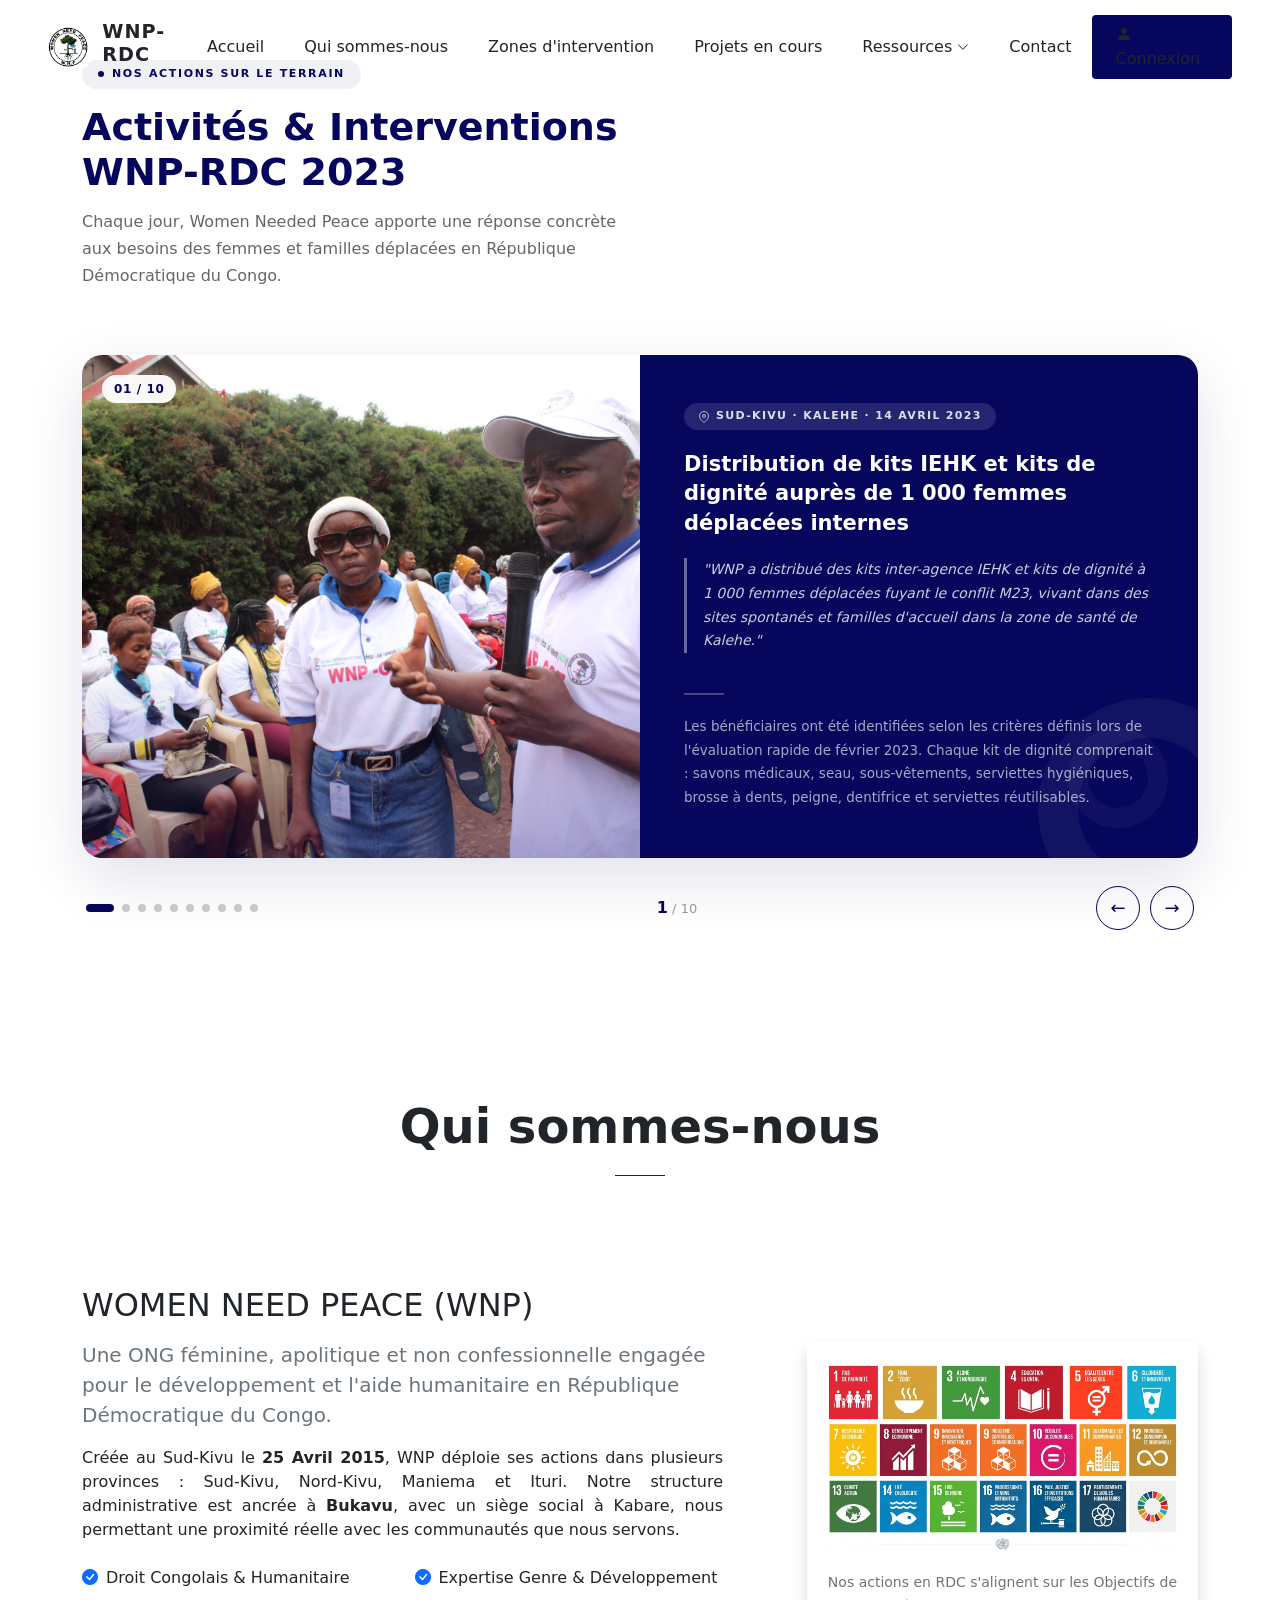
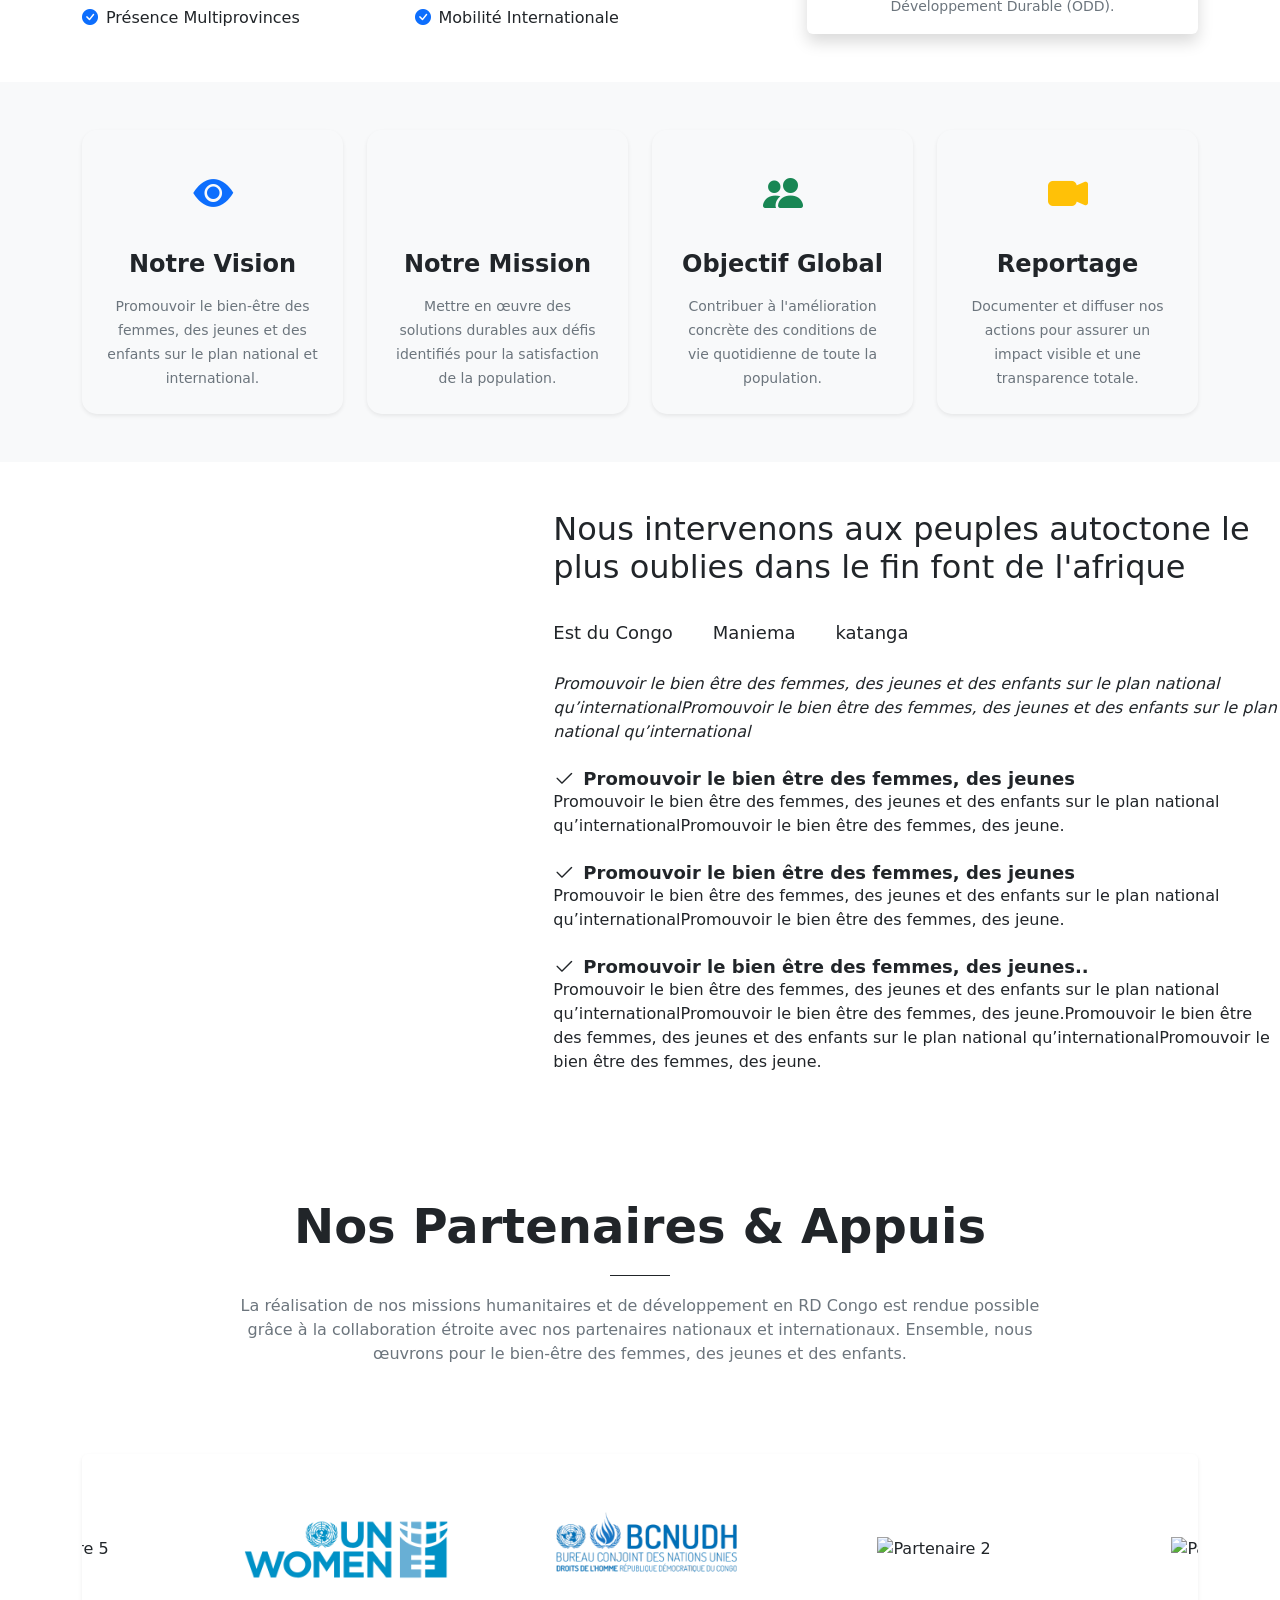
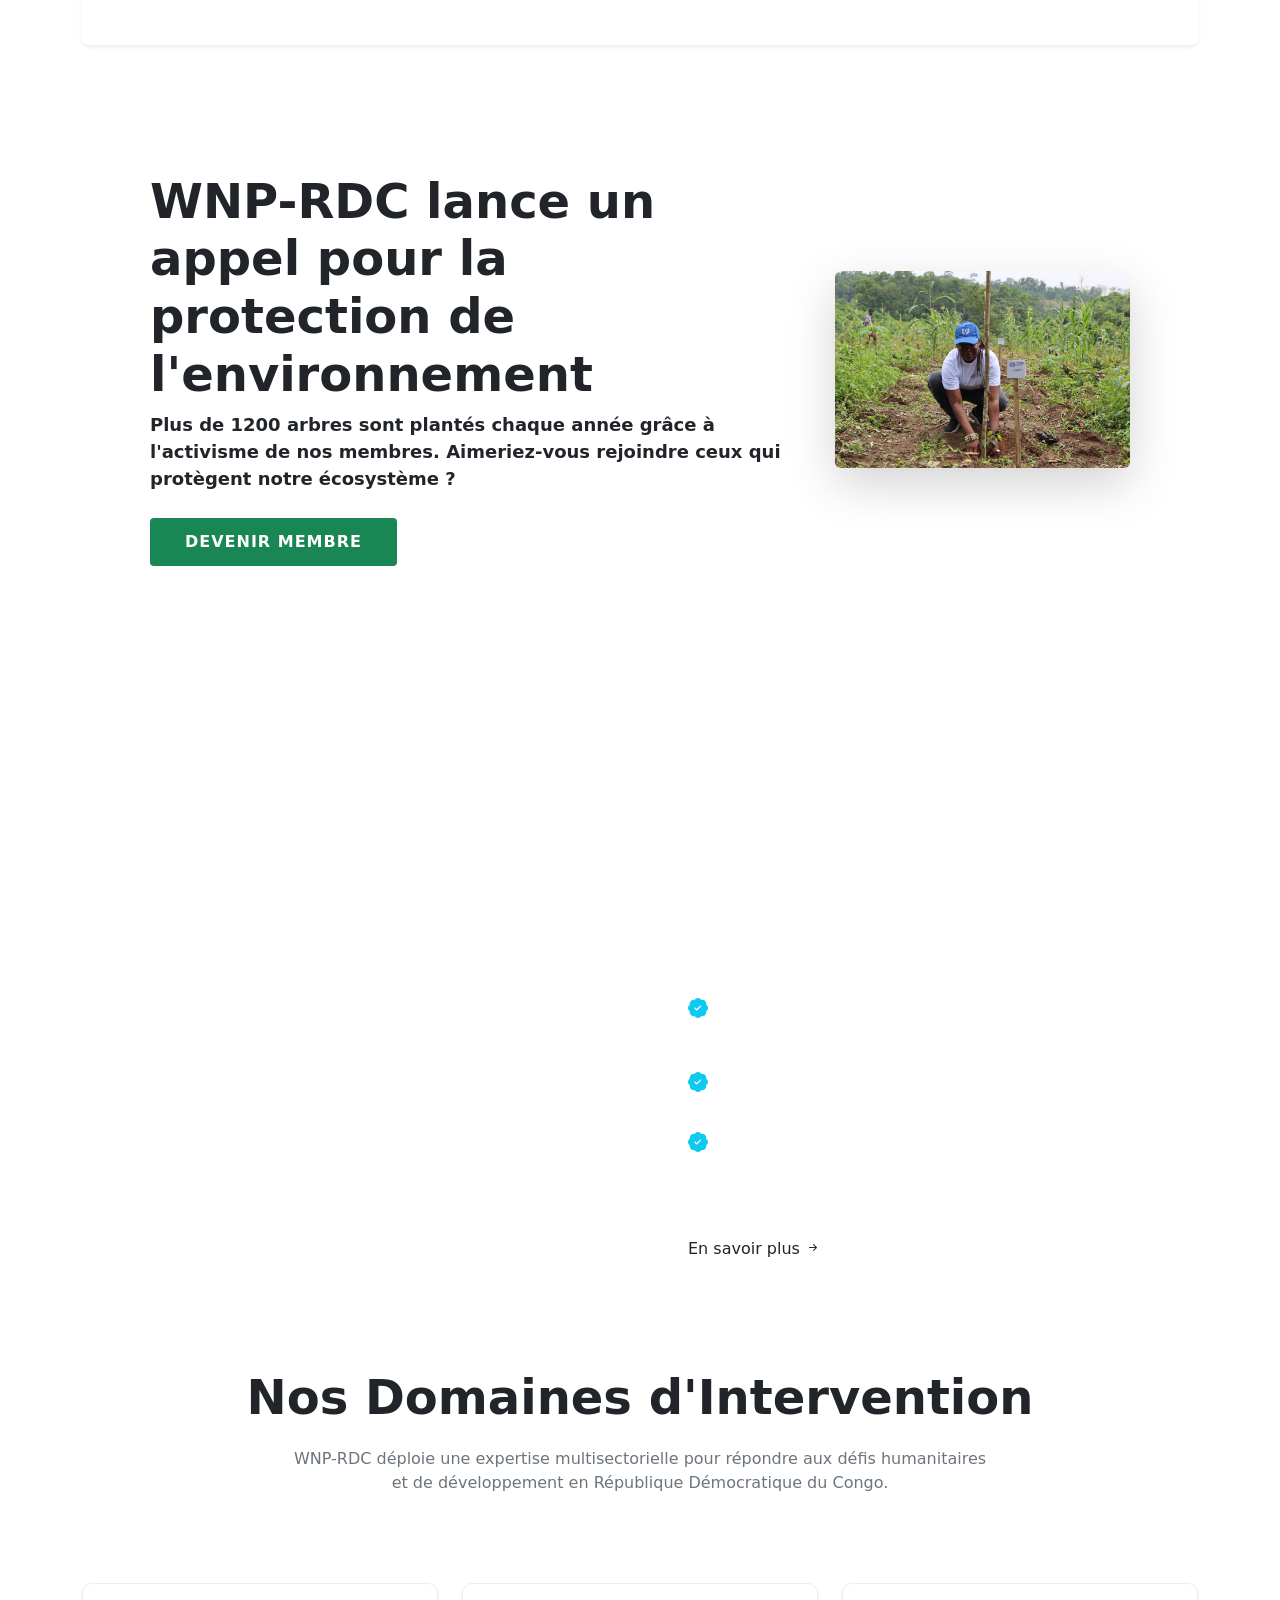
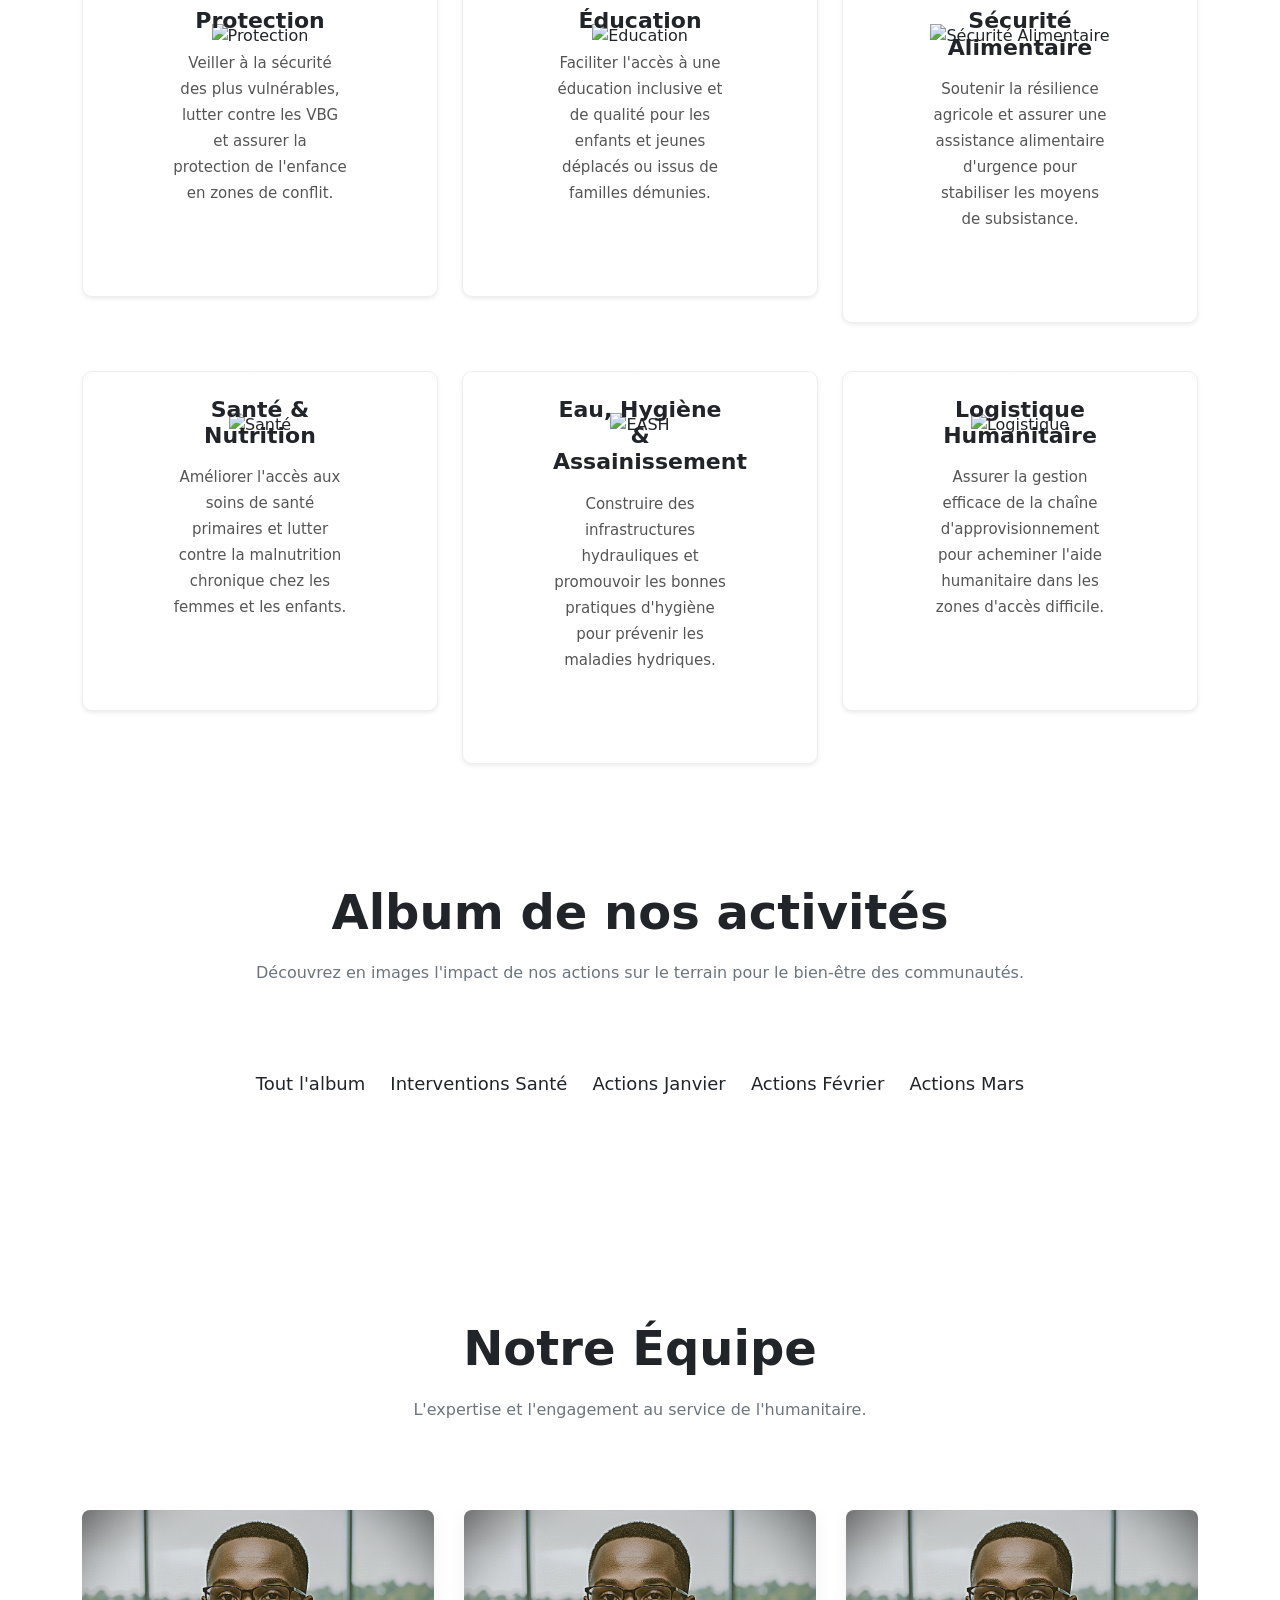
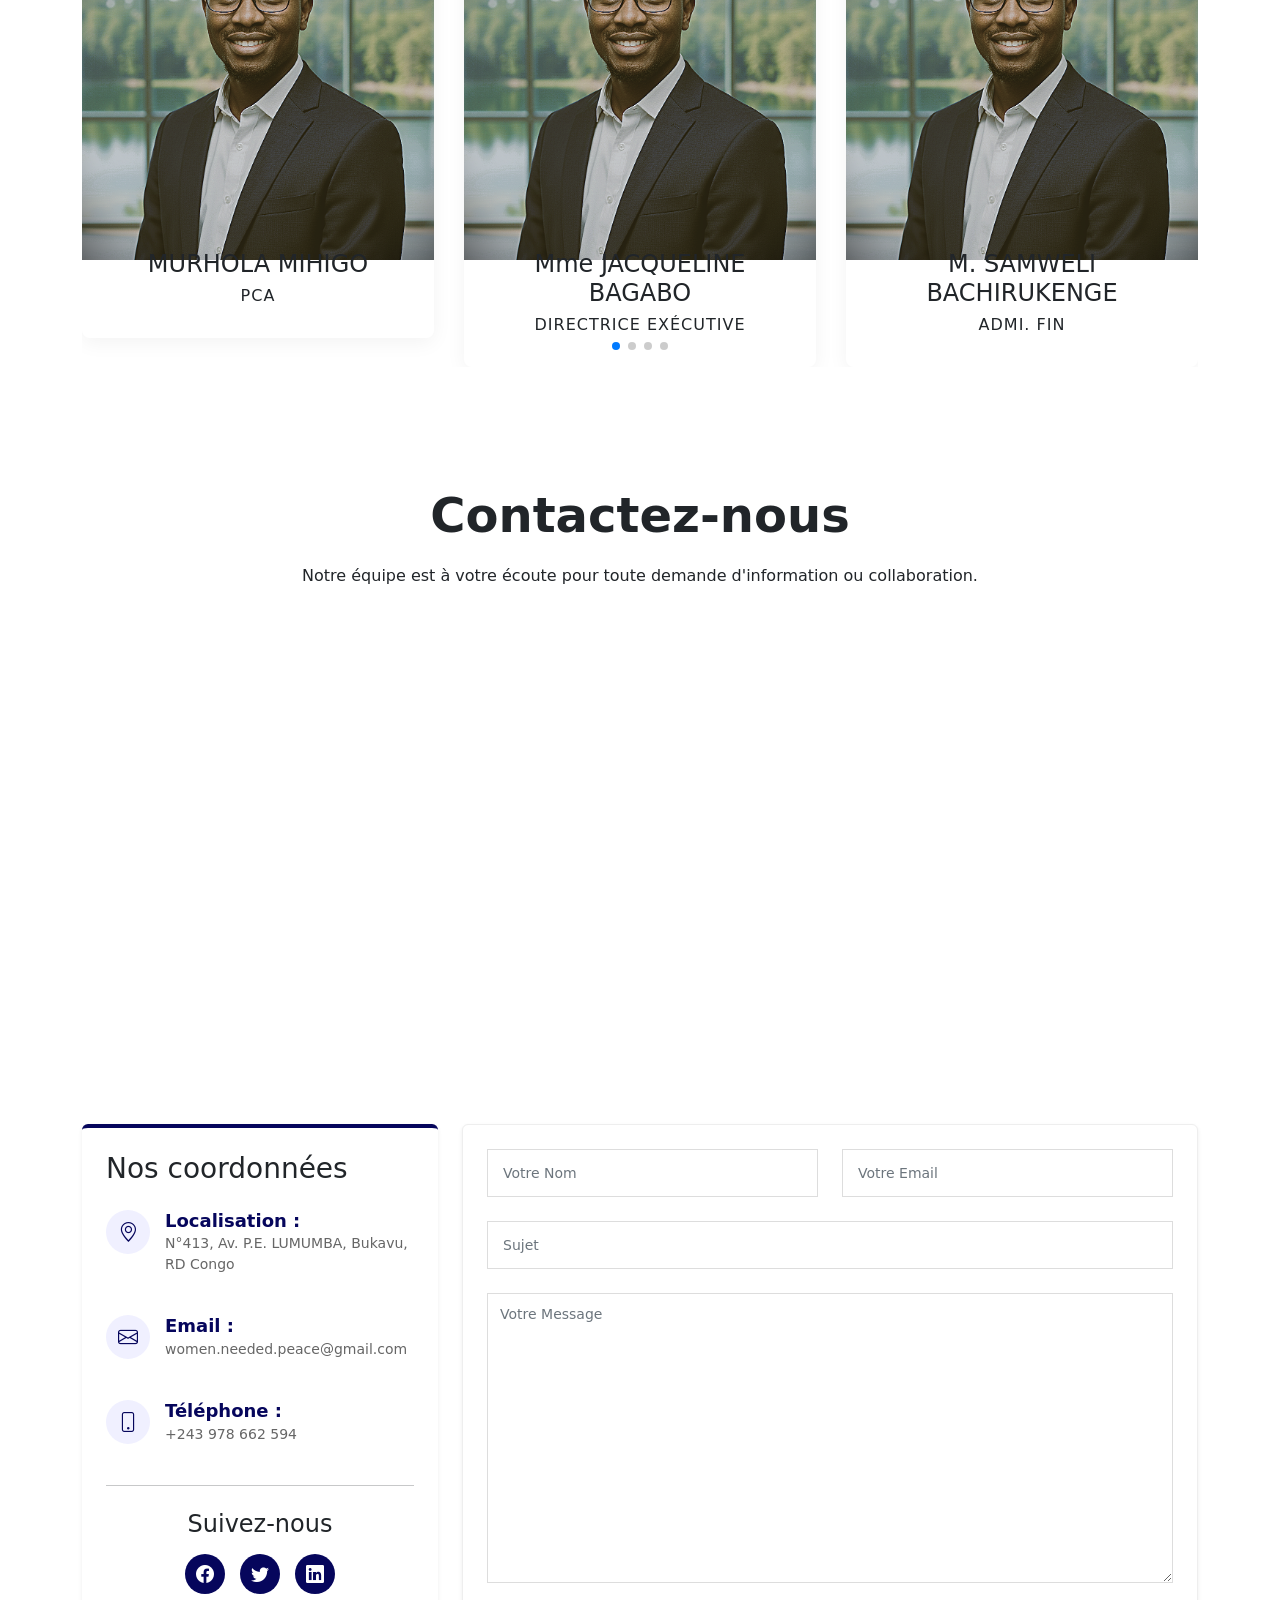
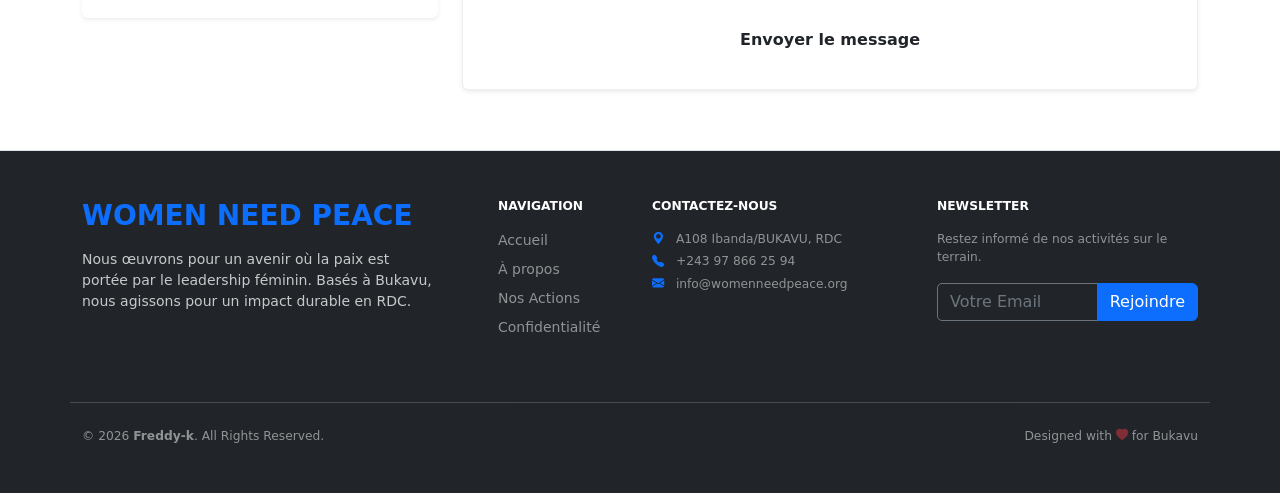
==== index.html @ d9ef7134 "Relance du deploiement" ====
<!DOCTYPE html>
<html lang="en">

<head>
  <meta charset="utf-8">
  <meta content="width=device-width, initial-scale=1.0" name="viewport">

  <title>WNP-RDC</title>
  <meta content="" name="description">
  <meta content="" name="keywords">


  <!-- Favicons -->
  <link href="assets/img/favicon.jpg" rel="icon">
  <link href="assets/img/apple-touch-icon.png" rel="apple-touch-icon">

  <!-- Google Fonts -->
  <link rel="preconnect" href="https://fonts.googleapis.com">
  <link rel="preconnect" href="https://fonts.gstatic.com" crossorigin>
  <link href="https://fonts.googleapis.com/css2?family=Open+Sans:ital,wght@0,300;0,400;0,500;0,600;0,700;1,300;1,400;1,500;1,600;1,700&family=Poppins:ital,wght@0,300;0,400;0,500;0,600;0,700;1,300;1,400;1,500;1,600;1,700&family=Source+Sans+Pro:ital,wght@0,300;0,400;0,600;0,700;1,300;1,400;1,600;1,700&display=swap" rel="stylesheet">

  <!-- Vendor CSS Files -->
  <link href="assets/vendor/bootstrap/css/bootstrap.min.css" rel="stylesheet">
  <link href="assets/vendor/bootstrap-icons/bootstrap-icons.css" rel="stylesheet">
  <link href="assets/vendor/aos/aos.css" rel="stylesheet">
  <link href="assets/vendor/glightbox/css/glightbox.min.css" rel="stylesheet">
  <link href="assets/vendor/swiper/swiper-bundle.min.css" rel="stylesheet">

  <!-- Variables CSS Files. Uncomment your preferred color scheme -->
  <link href="assets/css/variables.css" rel="stylesheet">
  <!-- <link href="assets/css/variables-blue.css" rel="stylesheet"> -->
  <!-- <link href="assets/css/variables-green.css" rel="stylesheet"> -->
  <!-- <link href="assets/css/variables-orange.css" rel="stylesheet"> -->
  <!-- <link href="assets/css/variables-purple.css" rel="stylesheet"> -->
  <!-- <link href="assets/css/variables-red.css" rel="stylesheet"> -->
  <!-- <link href="assets/css/variables-pink.css" rel="stylesheet"> -->

  <!-- Template Main CSS File -->
  <link href="assets/css/main.css" rel="stylesheet">

  <!-- =======================================================
  * Template Name: HeroBiz - v2.3.0
  * Template URL: https://bootstrapmade.com/herobiz-bootstrap-business-template/
  * Author: BootstrapMade.com
  * License: https://bootstrapmade.com/license/
  ======================================================== -->
</head>

<body>

  <!-- ======= Header ======= -->
 <header id="header" class="header fixed-top" data-scrollto-offset="0">
  <div class="container-fluid d-flex align-items-center justify-content-between px-lg-5">

    <a href="./" class="logo d-flex align-items-center scrollto me-auto me-lg-0">
      <img src="assets/img/logoWNP.jpeg" alt="WNP Logo" class="img-fluid logo-main">
      <h1 class="ms-2 d-none d-sm-block" style="font-size: 1.2rem; font-weight: 700; letter-spacing: 1px; color: var(--color-secondary);">WNP-RDC</h1>
    </a>
<!-- ICI A REVOIR UNE FOIS TERMINER DE FAIRE VOIR LA PAGE D'ACCEUIL-->
    <nav id="navbar" class="navbar">
      <ul>
        <li><a class="nav-link scrollto" href="./">Accueil</a></li> <li><a class="nav-link scrollto" href="#">Qui sommes-nous</a></li>
        <li><a class="nav-link scrollto" href="#">Zones d'intervention</a></li> <li><a class="nav-link scrollto" href="#">Projets en cours</a></li> <li class="dropdown"><a href="#"><span>Ressources</span> <i class="bi bi-chevron-down dropdown-indicator"></i></a>
          <ul>
            <li><a href="#">Offres d'emplois</a></li>
            <li><a href="#">Nos Activités</a></li> <li><a href="#">Plan stratégique</a></li>
            <li><a href="#">Galerie Photos</a></li> </ul>
        </li>
        <li><a class="nav-link scrollto" href="#">Contact</a></li>
      </ul>
      <i class="bi bi-list mobile-nav-toggle d-none"></i>
    </nav><a class="btn-getstarted scrollto px-4" href="admin/">
      <i class="bi bi-person-fill me-1"></i> Connexion
    </a>

  </div>
</header>
  
  <!-- End Header -->
<section id="main.css/wnp-activities">
  <div class="container">

    <!-- En-tête de section -->
    <div class="row wnp-section-header">
      <div class="col-lg-8">
        <span class="wnp-section-tag">Nos Actions sur le Terrain</span>
        <h2 class="wnp-section-title">Activités &amp; Interventions<br>WNP-RDC 2023</h2>
        <p class="wnp-section-subtitle">
          Chaque jour, Women Needed Peace apporte une réponse concrète aux besoins des femmes et familles déplacées en République Démocratique du Congo.
        </p>
      </div>
    </div>

    <!-- Carousel -->
    <div id="wnp-carousel-main">

      <!-- ========== SLIDE 1 ========== -->
      <div class="wnp-slide active">
        <div class="wnp-slide-image">
          <span class="wnp-slide-number">01 / 10</span>
          <img src="assets/img/img/sliderimage-1.JPG" alt="Distribution de kits de dignité à Kalehe, SUD-KIVU">
        </div>
        <div class="wnp-slide-content">
          <span class="wnp-content-label">
            <svg viewBox="0 0 24 24" fill="none" stroke="currentColor" stroke-width="2"><path d="M21 10c0 7-9 13-9 13s-9-6-9-13a9 9 0 0118 0z"/><circle cx="12" cy="10" r="3"/></svg>
            SUD-KIVU · Kalehe · 14 avril 2023
          </span>
          <h3 class="wnp-content-title">Distribution de kits IEHK et kits de dignité auprès de 1 000 femmes déplacées internes</h3>
          <p class="wnp-content-quote">
            "WNP a distribué des kits inter-agence IEHK et kits de dignité à 1 000 femmes déplacées fuyant le conflit M23, vivant dans des sites spontanés et familles d'accueil dans la zone de santé de Kalehe."
          </p>
          <div class="wnp-content-divider"></div>
          <p class="wnp-content-body">
            Les bénéficiaires ont été identifiées selon les critères définis lors de l'évaluation rapide de février 2023. Chaque kit de dignité comprenait : savons médicaux, seau, sous-vêtements, serviettes hygiéniques, brosse à dents, peigne, dentifrice et serviettes réutilisables.
          </p>
        </div>
      </div>

      <!-- ========== SLIDE 2 ========== -->
      <div class="wnp-slide">
        <div class="wnp-slide-image">
          <span class="wnp-slide-number">02 / 10</span>
          <img src="assets/img/img/sliderimage-2.JPG" alt="Assistance en abris d'urgence aux victimes des inondations">
        </div>
        <div class="wnp-slide-content">
          <span class="wnp-content-label">
            <svg viewBox="0 0 24 24" fill="none" stroke="currentColor" stroke-width="2"><path d="M21 10c0 7-9 13-9 13s-9-6-9-13a9 9 0 0118 0z"/><circle cx="12" cy="10" r="3"/></svg>
            SUD-KIVU · Kalehe · 2023
          </span>
          <h3 class="wnp-content-title">Assistance en abris d'urgence et kits AME aux sinistrés des inondations</h3>
          <p class="wnp-content-quote">
            "1 500 personnes réparties en 250 ménages, victimes des inondations et coulées de terre, ont bénéficié de 250 abris d'urgence et de 250 kits d'articles ménagers essentiels (AME)."
          </p>
          <div class="wnp-content-divider"></div>
          <p class="wnp-content-body">
            Ce projet d'urgence a permis d'apporter une réponse immédiate aux familles sinistrées par les catastrophes naturelles dans le territoire de Kalehe, en leur fournissant un abri temporaire et les matériaux essentiels pour la vie quotidienne.
          </p>
        </div>
      </div>

      <!-- ========== SLIDE 3 ========== -->
      <div class="wnp-slide">
        <div class="wnp-slide-image">
          <span class="wnp-slide-number">03 / 10</span>
          <img src="assets/img/img/sliderimage-3.JPG" alt="Renforcement des capacités sur le VBG à Bushushu">
        </div>
        <div class="wnp-slide-content">
          <span class="wnp-content-label">
            <svg viewBox="0 0 24 24" fill="none" stroke="currentColor" stroke-width="2"><path d="M21 10c0 7-9 13-9 13s-9-6-9-13a9 9 0 0118 0z"/><circle cx="12" cy="10" r="3"/></svg>
            SUD-KIVU · Bushushu &amp; Muhongoza · 2023
          </span>
          <h3 class="wnp-content-title">Formation des agents de santé sur le VBG et dotation de kits PEP</h3>
          <p class="wnp-content-quote">
            "Renforcement des capacités des agents de santé et relais communautaires sur le VBG, avec dotation de kits PEP au centre de santé de Bushushu et Muhongoza dans la zone de santé de Kalehe."
          </p>
          <div class="wnp-content-divider"></div>
          <p class="wnp-content-body">
            Deux infirmiers titulaires et trois relais communautaires ont été formés sur le signalement du VBG et le circuit de référencement à Bushushu. Les kits PEP permettent la prise en charge prophylactique post-exposition aux violences sexuelles pour les déplacés internes en familles d'accueil.
          </p>
        </div>
      </div>

      <!-- ========== SLIDE 4 ========== -->
      <div class="wnp-slide">
        <div class="wnp-slide-image">
          <span class="wnp-slide-number">04 / 10</span>
          <img src="assets/img/img/sliderimage-5.JPG" alt="Sensibilisation à l'hygiène au site AMANI, Bushushu">
        </div>
        <div class="wnp-slide-content">
          <span class="wnp-content-label">
            <svg viewBox="0 0 24 24" fill="none" stroke="currentColor" stroke-width="2"><path d="M21 10c0 7-9 13-9 13s-9-6-9-13a9 9 0 0118 0z"/><circle cx="12" cy="10" r="3"/></svg>
            SUD-KIVU · Site AMANI, Bushushu · 2023
          </span>
          <h3 class="wnp-content-title">Sensibilisation à la promotion de l'hygiène auprès de 1 500 sinistrés</h3>
          <p class="wnp-content-quote">
            "1 500 personnes réparties en 250 ménages ont bénéficié d'une sensibilisation sur la promotion de l'hygiène, avec accent sur l'utilisation correcte des latrines et douches d'urgence."
          </p>
          <div class="wnp-content-divider"></div>
          <p class="wnp-content-body">
            Cette activité de prévention sanitaire au site spontané AMANI de Bushushu a mis un accent particulier sur l'utilisation correcte et l'entretien des latrines et douches d'urgence, ainsi que sur la bonne gestion des déchets ménagers.
          </p>
        </div>
      </div>

      <!-- ========== SLIDE 5 ========== -->
      <div class="wnp-slide">
        <div class="wnp-slide-image">
          <span class="wnp-slide-number">05 / 10</span>
          <img src="assets/img/img/sliderimage-5.JPG" alt="Activité WNP-RDC SUD-KIVU 2023">
        </div>
        <div class="wnp-slide-content">
          <span class="wnp-content-label">
            <svg viewBox="0 0 24 24" fill="none" stroke="currentColor" stroke-width="2"><path d="M21 10c0 7-9 13-9 13s-9-6-9-13a9 9 0 0118 0z"/><circle cx="12" cy="10" r="3"/></svg>
            SUD-KIVU · Kalehe · 2023
          </span>
          <h3 class="wnp-content-title">Distribution de kits IEHK et kits de dignité — Phase 2</h3>
          <p class="wnp-content-quote">
            "WNP poursuit ses distributions de kits inter-agence IEHK et kits de dignité auprès des femmes déplacées fuyant la guerre du M23 dans la zone de santé de Kalehe."
          </p>
          <div class="wnp-content-divider"></div>
          <p class="wnp-content-body">
            L'identification des femmes et des filles vulnérables bénéficiaires du projet a été faite selon les critères définis sur la base des données de l'évaluation rapide effectuée par WNP-RDC. Ce projet vient en réponse aux besoins identifiés auprès des déplacées internes dans les sites spontanés et familles d'accueil.
          </p>
        </div>
      </div>

      <!-- ========== SLIDE 6 ========== -->
      <div class="wnp-slide">
        <div class="wnp-slide-image">
          <span class="wnp-slide-number">06 / 10</span>
          <img src="assets/img/img/sliderimage-6.JPG" alt="Activité WNP-RDC SUD-KIVU 2023">
        </div>
        <div class="wnp-slide-content">
          <span class="wnp-content-label">
            <svg viewBox="0 0 24 24" fill="none" stroke="currentColor" stroke-width="2"><path d="M21 10c0 7-9 13-9 13s-9-6-9-13a9 9 0 0118 0z"/><circle cx="12" cy="10" r="3"/></svg>
            SUD-KIVU · Kalehe · 2023
          </span>
          <h3 class="wnp-content-title">Suivi et accompagnement des femmes déplacées dans les familles d'accueil</h3>
          <p class="wnp-content-quote">
            "WNP assure un suivi régulier des femmes bénéficiaires des kits de dignité et IEHK, afin de mesurer l'impact des interventions et identifier de nouveaux besoins dans la zone de santé de Kalehe."
          </p>
          <div class="wnp-content-divider"></div>
          <p class="wnp-content-body">
            Les équipes de WNP-RDC effectuent des visites de suivi auprès des femmes déplacées vivant dans les familles d'accueil et les sites spontanés. Cette présence continue permet d'ajuster les interventions aux besoins réels et évolutifs des bénéficiaires.
          </p>
        </div>
      </div>

      <!-- ========== SLIDE 7 ========== -->
      <div class="wnp-slide">
        <div class="wnp-slide-image">
          <span class="wnp-slide-number">07 / 10</span>
          <img src="assets/img/img/sliderimage-7.JPG" alt="Activité WNP-RDC SUD-KIVU 2023">
        </div>
        <div class="wnp-slide-content">
          <span class="wnp-content-label">
            <svg viewBox="0 0 24 24" fill="none" stroke="currentColor" stroke-width="2"><path d="M21 10c0 7-9 13-9 13s-9-6-9-13a9 9 0 0118 0z"/><circle cx="12" cy="10" r="3"/></svg>
            SUD-KIVU · Kalehe · 2023
          </span>
          <h3 class="wnp-content-title">Évaluation rapide des besoins des populations déplacées</h3>
          <p class="wnp-content-quote">
            "WNP-RDC mène des évaluations rapides sur le terrain pour identifier avec précision les besoins des femmes et filles déplacées, base essentielle de toute intervention humanitaire efficace."
          </p>
          <div class="wnp-content-divider"></div>
          <p class="wnp-content-body">
            Ces évaluations de terrain constituent le fondement de chaque projet WNP. Elles permettent de cibler les bénéficiaires les plus vulnérables selon des critères objectifs et de concevoir des réponses adaptées aux réalités locales de chaque zone d'intervention.
          </p>
        </div>
      </div>

      <!-- ========== SLIDE 8 ========== -->
      <div class="wnp-slide">
        <div class="wnp-slide-image">
          <span class="wnp-slide-number">08 / 10</span>
          <img src="assets/img/img/sliderimage-8.JPG" alt="Activité WNP-RDC SUD-KIVU 2023">
        </div>
        <div class="wnp-slide-content">
          <span class="wnp-content-label">
            <svg viewBox="0 0 24 24" fill="none" stroke="currentColor" stroke-width="2"><path d="M21 10c0 7-9 13-9 13s-9-6-9-13a9 9 0 0118 0z"/><circle cx="12" cy="10" r="3"/></svg>
            SUD-KIVU · Kalehe · 2023
          </span>
          <h3 class="wnp-content-title">Protection et soutien psychosocial aux femmes survivantes de violences</h3>
          <p class="wnp-content-quote">
            "WNP-RDC offre un soutien psychosocial aux femmes survivantes de violences basées sur le genre, en coordination avec les structures de santé locales dans le territoire de Kalehe."
          </p>
          <div class="wnp-content-divider"></div>
          <p class="wnp-content-body">
            En complément des distributions matérielles, WNP assure un accompagnement psychologique aux femmes survivantes. Ce soutien, dispensé par des agents formés, contribue à la reconstruction de la dignité et de la résilience des femmes affectées par les conflits.
          </p>
        </div>
      </div>

      <!-- ========== SLIDE 9 ========== -->
      <div class="wnp-slide">
        <div class="wnp-slide-image">
          <span class="wnp-slide-number">09 / 10</span>
          <img src="assets/img/img/sliderimage-9.JPG" alt="Activité WNP-RDC SUD-KIVU 2023">
        </div>
        <div class="wnp-slide-content">
          <span class="wnp-content-label">
            <svg viewBox="0 0 24 24" fill="none" stroke="currentColor" stroke-width="2"><path d="M21 10c0 7-9 13-9 13s-9-6-9-13a9 9 0 0118 0z"/><circle cx="12" cy="10" r="3"/></svg>
            SUD-KIVU · Kalehe · 2023
          </span>
          <h3 class="wnp-content-title">Coordination humanitaire et partenariat avec les acteurs locaux</h3>
          <p class="wnp-content-quote">
            "WNP-RDC coordonne ses interventions avec les autorités sanitaires, les organisations partenaires et les comités communautaires pour maximiser l'impact de chaque action humanitaire."
          </p>
          <div class="wnp-content-divider"></div>
          <p class="wnp-content-body">
            La coordination multi-acteurs est au cœur de l'approche de WNP. En travaillant en étroite collaboration avec les structures locales, WNP garantit que les interventions s'inscrivent dans une réponse humanitaire cohérente et durable pour les populations affectées.
          </p>
        </div>
      </div>

      <!-- ========== SLIDE 10 ========== -->
      <div class="wnp-slide">
        <div class="wnp-slide-image">
          <span class="wnp-slide-number">10 / 10</span>
          <img src="assets/img/img/sliderimage-10.JPG" alt="Activité WNP-RDC SUD-KIVU 2023">
        </div>
        <div class="wnp-slide-content">
          <span class="wnp-content-label">
            <svg viewBox="0 0 24 24" fill="none" stroke="currentColor" stroke-width="2"><path d="M21 10c0 7-9 13-9 13s-9-6-9-13a9 9 0 0118 0z"/><circle cx="12" cy="10" r="3"/></svg>
            SUD-KIVU · Kalehe · 2023
          </span>
          <h3 class="wnp-content-title">Bilan des activités WNP-RDC 2023 : engagement pour la paix et la dignité</h3>
          <p class="wnp-content-quote">
            "À travers ses multiples interventions en 2023, WNP-RDC a touché des milliers de femmes et familles déplacées, affirmant son engagement pour la paix, la dignité et la protection des plus vulnérables."
          </p>
          <div class="wnp-content-divider"></div>
          <p class="wnp-content-body">
            Les activités menées en 2023 témoignent de la capacité de WNP-RDC à répondre rapidement et efficacement aux crises humanitaires. La distribution de kits, les formations sanitaires et la sensibilisation communautaire forment ensemble une réponse intégrée au service des femmes du SUD-KIVU.
          </p>
        </div>
      </div>

    </div><!-- fin #wnp-carousel-main -->

    <!-- Barre de navigation -->
    <div class="wnp-nav-bar">
      <div class="wnp-dots" role="tablist" aria-label="Navigation des slides" id="wnp-dots-container">
        <!-- Générés par JS -->
      </div>

      <span class="wnp-nav-counter">
        <strong id="wnp-current">1</strong> / <span id="wnp-total">10</span>
      </span>

      <div class="wnp-nav-btns">
        <button class="wnp-nav-btn" id="wnp-prev" aria-label="Slide précédent" title="Précédent">
          &#8592;
        </button>
        <button class="wnp-nav-btn" id="wnp-next" aria-label="Slide suivant" title="Suivant">
          &#8594;
        </button>
      </div>
    </div>

  </div><!-- fin .container -->
</section>


  <main id="main">

    <!-- ======= Featured Services Section ======= -->
   
    
    <!-- End Featured Services Section -->

    <!-- ======= About Section ======= -->
    <section id="about" class="about">
      <section id="about" class="about py-5">
  <div class="container" data-aos="fade-up">

    <div class="section-header text-center mb-5">
      <h2 class="fw-bold">Qui sommes-nous</h2>
      <hr class="mx-auto" style="width: 50px; height: 3px; background-color: var(--color-primary); opacity: 1;">
    </div>

    <div class="row g-4 align-items-center">
      <div class="col-lg-7">
        <h3 class="text-navy mb-3">WOMEN NEED PEACE (WNP)</h3>
        <p class="lead text-muted">
          Une ONG féminine, apolitique et non confessionnelle engagée pour le développement et l'aide humanitaire en République Démocratique du Congo.
        </p>
        <p style="text-align: justify;">
          Créée au Sud-Kivu le <strong>25 Avril 2015</strong>, WNP déploie ses actions dans plusieurs provinces : Sud-Kivu, Nord-Kivu, Maniema et Ituri. Notre structure administrative est ancrée à <strong>Bukavu</strong>, avec un siège social à Kabare, nous permettant une proximité réelle avec les communautés que nous servons.
        </p>
        <div class="row mt-4">
          <div class="col-md-6">
            <div class="d-flex align-items-center mb-3">
              <i class="bi bi-check-circle-fill text-primary me-2"></i>
              <span>Droit Congolais & Humanitaire</span>
            </div>
            <div class="d-flex align-items-center">
              <i class="bi bi-check-circle-fill text-primary me-2"></i>
              <span>Présence Multiprovinces</span>
            </div>
          </div>
          <div class="col-md-6">
            <div class="d-flex align-items-center mb-3">
              <i class="bi bi-check-circle-fill text-primary me-2"></i>
              <span>Expertise Genre & Développement</span>
            </div>
            <div class="d-flex align-items-center">
              <i class="bi bi-check-circle-fill text-primary me-2"></i>
              <span>Mobilité Internationale</span>
            </div>
          </div>
        </div>
      </div>

     
       <div class="col-lg-5">
          <div class="about-img shadow rounded overflow-hidden p-3 bg-white" data-aos="zoom-in" data-aos-delay="200">
              <img src="assets/img/img/ObjectifODD.png" alt="Alignement WNP-RDC sur les ODD Nations Unies" class="img-fluid">
               <div class="mt-3 text-center">
                 <small class="text-muted italic">Nos actions en RDC s'alignent sur les Objectifs de Développement Durable (ODD).</small>
               </div>
          </div>
       </div>
  </div>
</section>

<section id="featured-services" class="featured-services section-bg py-5" style="background-color: #f8f9fa;">
  <div class="container" data-aos="fade-up">
    <div class="row gy-4">

      <div class="col-xl-3 col-md-6 d-flex" data-aos="zoom-out" data-aos-delay="100">
        <div class="service-item card border-0 p-4 shadow-sm w-100 text-center transition">
          <div class="icon-box mb-3 mx-auto">
            <i class="bi bi-eye-fill text-primary fs-1"></i>
          </div>
          <h4 class="fw-bold"><a href="#" class="stretched-link text-decoration-none">Notre Vision</a></h4>
          <p class="small text-muted">Promouvoir le bien-être des femmes, des jeunes et des enfants sur le plan national et international.</p>
        </div>
      </div>

      <div class="col-xl-3 col-md-6 d-flex" data-aos="zoom-out" data-aos-delay="200">
        <div class="service-item card border-0 p-4 shadow-sm w-100 text-center transition">
          <div class="icon-box mb-3 mx-auto">
            <i class="bi bi-crosshair text-danger fs-1"></i>
          </div>
          <h4 class="fw-bold"><a href="#" class="stretched-link text-decoration-none">Notre Mission</a></h4>
          <p class="small text-muted">Mettre en œuvre des solutions durables aux défis identifiés pour la satisfaction de la population.</p>
        </div>
      </div>

      <div class="col-xl-3 col-md-6 d-flex" data-aos="zoom-out" data-aos-delay="300">
        <div class="service-item card border-0 p-4 shadow-sm w-100 text-center transition">
          <div class="icon-box mb-3 mx-auto">
            <i class="bi bi-people-fill text-success fs-1"></i>
          </div>
          <h4 class="fw-bold"><a href="#" class="stretched-link text-decoration-none">Objectif Global</a></h4>
          <p class="small text-muted">Contribuer à l'amélioration concrète des conditions de vie quotidienne de toute la population.</p>
        </div>
      </div>

      <div class="col-xl-3 col-md-6 d-flex" data-aos="zoom-out" data-aos-delay="400">
        <div class="service-item card border-0 p-4 shadow-sm w-100 text-center transition">
          <div class="icon-box mb-3 mx-auto">
            <i class="bi bi-camera-video-fill text-warning fs-1"></i>
          </div>
          <h4 class="fw-bold"><a href="#" class="stretched-link text-decoration-none">Reportage</a></h4>
          <p class="small text-muted">Documenter et diffuser nos actions pour assurer un impact visible et une transparence totale.</p>
        </div>
      </div>

    </div>
  </div>
</section>
        <!-- a revoir -->
        <div class="row g-4 g-lg-5" data-aos="fade-up" data-aos-delay="200">
          <div class="col-lg-5">
            <div class="about-img">
              <img src="assets/img/about.jpg" class="img-fluid" alt="">
            </div>
          </div>

          <div class="col-lg-7">
            <h3 class="pt-0 pt-lg-5">Nous intervenons aux peuples autoctone le plus oublies dans le fin font de l'afrique</h3>

            <!-- Tabs -->
            <ul class="nav nav-pills mb-3">
              <li><a class="nav-link active" data-bs-toggle="pill" href="#tab1">Est du Congo</a></li>
              <li><a class="nav-link" data-bs-toggle="pill" href="#tab2">Maniema</a></li>
              <li><a class="nav-link" data-bs-toggle="pill" href="#tab3">katanga</a></li>
            </ul><!-- End Tabs -->

            <!-- Tab Content -->
            <div class="tab-content">

              <div class="tab-pane fade show active" id="tab1">

                <p class="fst-italic">Promouvoir le bien être des femmes, des jeunes et des enfants sur le plan national qu’internationalPromouvoir le bien être des femmes, des jeunes et des enfants sur le plan national qu’international</p>

                <div class="d-flex align-items-center mt-4">
                  <i class="bi bi-check2"></i>
                  <h4>Promouvoir le bien être des femmes, des jeunes</h4>
                </div>
                <p>Promouvoir le bien être des femmes, des jeunes et des enfants sur le plan national qu’internationalPromouvoir le bien être des femmes, des jeune.</p>

                <div class="d-flex align-items-center mt-4">
                  <i class="bi bi-check2"></i>
                  <h4>Promouvoir le bien être des femmes, des jeunes</h4>
                </div>
                <p>Promouvoir le bien être des femmes, des jeunes et des enfants sur le plan national qu’internationalPromouvoir le bien être des femmes, des jeune.</p>

                <div class="d-flex align-items-center mt-4">
                  <i class="bi bi-check2"></i>
                  <h4>Promouvoir le bien être des femmes, des jeunes..</h4>
                </div>
                <p>Promouvoir le bien être des femmes, des jeunes et des enfants sur le plan national qu’internationalPromouvoir le bien être des femmes, des jeune.Promouvoir le bien être des femmes, des jeunes et des enfants sur le plan national qu’internationalPromouvoir le bien être des femmes, des jeune.</p>

              </div><!-- End Tab 1 Content -->

              <div class="tab-pane fade show" id="tab2">

                <p class="fst-italic">Promouvoir le bien être des femmes, des jeunes et des enfants sur le plan national qu’internationalPromouvoir le bien être des femmes, des jeune.</p>

                <div class="d-flex align-items-center mt-4">
                  <i class="bi bi-check2"></i>
                  <h4>Promouvoir le bien être des femmes, des jeunes</h4>
                </div>
                <p>Promouvoir le bien être des femmes, des jeunes et des enfants sur le plan national qu’internationalPromouvoir le bien être des femmes, des jeune.</p>

                <div class="d-flex align-items-center mt-4">
                  <i class="bi bi-check2"></i>
                  <h4>Promouvoir le bien être des femmes, des jeunes</h4>
                </div>
                <p>Promouvoir le bien être des femmes, des jeunes et des enfants sur le plan national qu’internationalPromouvoir le bien être des femmes, des jeune.Promouvoir le bien être des femmes, des jeunes et des enfants sur le plan national qu’internationalPromouvoir le bien être des femmes, des jeune.</p>

                <div class="d-flex align-items-center mt-4">
                  <i class="bi bi-check2"></i>
                  <h4>Promouvoir le bien être des femmes, des jeunes</h4>
                </div>
                <p>Eius alias aut cupiditate. Dolor voluptates animi ut blanditiis quos nam. Magnam officia aut ut alias quo explicabo ullam esse. Sunt magnam et dolorem eaque magnam odit enim quaerat. Vero error error voluptatem eum.</p>

              </div><!-- End Tab 2 Content -->

              <div class="tab-pane fade show" id="tab3">

                <p class="fst-italic">Promouvoir le bien être des femmes, des jeunes et des enfants sur le plan national qu’internationalPromouvoir le bien être des femmes, des jeune.</p>

                <div class="d-flex align-items-center mt-4">
                  <i class="bi bi-check2"></i>
                  <h4>Promouvoir le bien être des femmes, des jeunes</h4>
                </div>
                <p>Promouvoir le bien être des femmes, des jeunes et des enfants sur le plan national qu’internationalPromouvoir le bien être des femmes, des jeune.</p>

                <div class="d-flex align-items-center mt-4">
                  <i class="bi bi-check2"></i>
                  <h4>Promouvoir le bien être des femmes, des jeunes</h4>
                </div>
                <p>Promouvoir le bien être des femmes, des jeunes et des enfants sur le plan national qu’internationalPromouvoir le bien être des femmes, des jeune.Promouvoir le bien être des femmes, des jeunes et des enfants sur le plan national qu’internationalPromouvoir le bien être des femmes, des jeune.</p>

                <div class="d-flex align-items-center mt-4">
                  <i class="bi bi-check2"></i>
                  <h4>Promouvoir le bien être des femmes, des jeunes</h4>
                </div>
                <p>Promouvoir le bien être des femmes, des jeunes et des enfants sur le plan national qu’internationalPromouvoir le bien être des femmes, des jeune.Promouvoir le bien être des femmes, des jeunes et des enfants sur le plan national qu’internationalPromouvoir le bien être des femmes, des jeune.</p>

              </div><!-- End Tab 3 Content -->

            </div>

          </div>

        </div>

      </div>
    </section><!-- End About Section -->

    <!-- ======= Clients Section ======= -->
    <section id="clients" class="clients section-bg py-5">
  <div class="container" data-aos="fade-up">

    <div class="section-header text-center mb-5">
      <h2 class="fw-bold text-navy">Nos Partenaires & Appuis</h2>
      <hr class="mx-auto" style="width: 60px; height: 3px; background-color: var(--color-primary); opacity: 1;">
      <p class="mt-3 text-muted mx-auto" style="max-width: 800px;">
        La réalisation de nos missions humanitaires et de développement en RD Congo est rendue possible grâce à la collaboration étroite avec nos partenaires nationaux et internationaux. Ensemble, nous œuvrons pour le bien-être des femmes, des jeunes et des enfants.
      </p>
    </div>

    <div class="clients-slider swiper shadow-sm rounded bg-white p-4">
      <div class="swiper-wrapper align-items-center">
        
        <div class="swiper-slide text-center">
          <img src="assets/img/clients/partenaire01.png" class="img-fluid client-logo" alt="ONU Femmes">
        </div>

        <div class="swiper-slide text-center">
          <img src="assets/img/clients/partenaire02.JPG" class="img-fluid client-logo" alt="Partenaire 2">
        </div>

        <div class="swiper-slide text-center">
          <img src="assets/img/clients/partenaire03.JPG" class="img-fluid client-logo" alt="Partenaire 3">
        </div>

        <div class="swiper-slide text-center">
          <img src="assets/img/clients/partenaire04.PNG" class="img-fluid client-logo" alt="Partenaire 4">
        </div>

        <div class="swiper-slide text-center">
          <img src="assets/img/clients/partenaire05.JPG" class="img-fluid client-logo" alt="Partenaire 5">
        </div>

        <div class="swiper-slide text-center">
          <img src="assets/img/clients/partenaire06.png" class="img-fluid client-logo" alt="Partenaire 6">
        </div>

      </div>
      <div class="swiper-pagination mt-4"></div>
    </div>

  </div>
</section>
    
    <!-- End Clients Section -->

    <!-- ======= Call To Action Section ======= -->
    <section id="cta" class="cta">
  <div class="container" data-aos="zoom-out">

    <div class="row g-5 align-items-center">

      <div class="col-lg-8 col-md-6 content d-flex flex-column justify-content-center order-last order-md-first">
        <h3>WNP-RDC lance un <em>appel</em> pour la protection de l'environnement</h3>
        <p>Plus de 1200 arbres sont plantés chaque année grâce à l'activisme de nos membres. Aimeriez-vous rejoindre ceux qui protègent notre écosystème ?</p>
        <a class="cta-btn btn-green-env align-self-start" href="#">Devenir membre</a>
      </div>

      <div class="col-lg-4 col-md-6 order-first order-md-last d-flex align-items-center">
        <div class="img shadow-lg rounded">
          <img src="assets/img/img/environment.jpg" alt="Environnement RDC" class="img-fluid rounded">
        </div>
      </div>

    </div>

  </div>
</section>

    <!-- ======= On Focus Section ======= --> 

    <section id="onfocus" class="onfocus">
      <div class="container-fluid p-0" data-aos="fade-up">
    <div class="row g-0">
      
      <div class="col-lg-6 video-play position-relative">
        <a href="#" class="glightbox play-btn"></a>
      </div>

      <div class="col-lg-6 wnp-dark-blue-bg">
        <div class="content d-flex flex-column justify-content-center h-100 p-5">
          <h3 class="text-white fw-bold mb-4">Promouvoir le bien-être des femmes, des jeunes et des enfants</h3>
          
          <p class="text-white-50 fst-italic mb-4">
            Notre engagement dépasse les frontières pour offrir un avenir digne et sécurisé aux communautés les plus vulnérables en RD Congo.
          </p>
          
          <ul class="list-unstyled">
            <li class="d-flex align-items-start mb-3">
              <i class="bi bi-patch-check-fill text-info me-3 mt-1"></i>
              <span class="text-white">Protection et promotion des droits fondamentaux de la femme.</span>
            </li>
            <li class="d-flex align-items-start mb-3">
              <i class="bi bi-patch-check-fill text-info me-3 mt-1"></i>
              <span class="text-white">Autonomisation économique des jeunes par l'entrepreneuriat.</span>
            </li>
            <li class="d-flex align-items-start mb-3">
              <i class="bi bi-patch-check-fill text-info me-3 mt-1"></i>
              <span class="text-white">Accès à l'éducation et aux soins de santé pour les enfants en zones de conflit.</span>
            </li>
          </ul>
          
          <div class="mt-4">
            <a href="#" class="read-more-custom">
              <span>En savoir plus</span>
              <i class="bi bi-arrow-right-short"></i>
            </a>
          </div>
        </div>
      </div>
      
    </div>
  </div>
</section>

    <!-- ======= Features Section ======= a revoir --> 
     
<!--
    <section id="features" class="features">
      <div class="container" data-aos="fade-up">

        <div class="tab-content">

          <div class="tab-pane active show" id="tab-1">
            <div class="row gy-4">
              <div class="col-lg-8 order-2 order-lg-1" data-aos="fade-up" data-aos-delay="100">
                <h3>Mindset</h3>
                <p class="fst-italic">
                qu’internationalPromouvoir le bien être des femmes, des jeune.qu’internationalPromouvoir le bien être des femmes, des jeune.
                qu’internationalPromouvoir le bien être des femmes, des jeune.
                </p>
                <ul>
                  <li><i class="bi bi-check-circle-fill"></i> qu’internationalPromouvoir le bien être des femmes, des jeune.</li>
                  <li><i class="bi bi-check-circle-fill"></i> qu’internationalPromouvoir le bien être des femmes, des jeune.</li>
                  <li><i class="bi bi-check-circle-fill"></i> qu’internationalPromouvoir le bien être des femmes, des jeune.qu’internationalPromouvoir le bien être des femmes, des jeune.qu’internationalPromouvoir le bien être des femmes, des jeune.</li>
                </ul>
                <p>
                qu’internationalPromouvoir le bien être des femmes, des jeune.qu’internationalPromouvoir le bien être des femmes, des jeune.
                qu’internationalPromouvoir le bien être des femmes, des jeune.qu’internationalPromouvoir le bien être des femmes, des jeune.
                qu’internationalPromouvoir le bien être des femmes, des jeune.qu’internationalPromouvoir le bien être des femmes, des jeune.
                </p>
              </div>
              <div class="col-lg-4 order-1 order-lg-2 text-center" data-aos="fade-up" data-aos-delay="200">
                <img src="assets/img/features-1.svg" alt="" class="img-fluid">
              </div>
            </div>
          </div> End Tab Content 1 

          <div class="tab-pane" id="tab-2">
            <div class="row gy-4">
              <div class="col-lg-8 order-2 order-lg-1">
                <h3>plan strategique</h3>
                <p>
                qu’internationalPromouvoir le bien être des femmes, des jeune.qu’internationalPromouvoir le bien être des femmes, des jeune.
                qu’internationalPromouvoir le bien être des femmes, des jeune.qu’internationalPromouvoir le bien être des femmes, des jeune.
                qu’internationalPromouvoir le bien être des femmes, des jeune.qu’internationalPromouvoir le bien être des femmes, des jeune.
                </p>
                <p class="fst-italic">
                qu’internationalPromouvoir le bien être des femmes, des jeune.qu’internationalPromouvoir le bien être des femmes, des jeune.
                qu’internationalPromouvoir le bien être des femmes, des jeune.
                
                </p>
                <ul>
                  <li><i class="bi bi-check-circle-fill"></i> qu’internationalPromouvoir le bien être des femmes,</li>
                  <li><i class="bi bi-check-circle-fill"></i> qu’internationalPromouvoir le bien être des femmes,</li>
                  <li><i class="bi bi-check-circle-fill"></i> qu’internationalPromouvoir le bien être des femmes, neque dolor voluptate nisi sed.</li>
                  <li><i class="bi bi-check-circle-fill"></i> qu’internationalPromouvoir le bien être des femmes, Duis aute irure dolor in reprehenderit in voluptate trideta storacalaperda mastiro dolore eu fugiat nulla pariatur.</li>
                </ul>
              </div>
              <div class="col-lg-4 order-1 order-lg-2 text-center">
                <img src="assets/img/features-2.svg" alt="" class="img-fluid">
              </div>
            </div>
          </div> End Tab Content 2 

          <div class="tab-pane" id="tab-3">
            <div class="row gy-4">
              <div class="col-lg-8 order-2 order-lg-1">
                <h3>Paraitre</h3>
                <p>
                qu’internationalPromouvoir le bien être des femmes,qu’internationalPromouvoir le bien être des femmes,qu’internationalPromouvoir le bien être des femmes,
                qu’internationalPromouvoir le bien être des femmes,qu’internationalPromouvoir le bien être des femmes,qu’internationalPromouvoir le bien être des femmes,
                qu’internationalPromouvoir le bien être des femmes,qu’internationalPromouvoir le bien être des femmes,
                </p>
                <ul>
                  <li><i class="bi bi-check-circle-fill"></i> qu’internationalPromouvoir le bien être des femmes, consequat.</li>
                  <li><i class="bi bi-check-circle-fill"></i> qu’internationalPromouvoir le bien être des femmes, velit.</li>
                  <li><i class="bi bi-check-circle-fill"></i> qu’internationalPromouvoir le bien être des femmes qui a. Ipsum neque dolor voluptate nisi sed
                </ul>
                <p class="fst-italic">
                qu’internationalPromouvoir le bien être des femmes,qu’internationalPromouvoir le bien être des femmes,qu’internationalPromouvoir le bien être des femmes,
                qu’internationalPromouvoir le bien être des femmes,
                </p>
              </div>
              <div class="col-lg-4 order-1 order-lg-2 text-center">
                <img src="assets/img/features-3.svg" alt="" class="img-fluid">
              </div>
            </div>
          </div> End Tab Content 3 

          <div class="tab-pane" id="tab-4">
            <div class="row gy-4">
              <div class="col-lg-8 order-2 order-lg-1">
                <h3>Notre mission</h3>
                <p>
                qu’internationalPromouvoir le bien être des femmes,qu’internationalPromouvoir le bien être des femmes,qu’internationalPromouvoir le bien être des femmes,
                qu’internationalPromouvoir le bien être des femmes, qu’internationalPromouvoir le bien être des femmes,qu’internationalPromouvoir le bien être des femmes,qu’internationalPromouvoir le bien être des femmes,
                qu’internationalPromouvoir le bien être des femmes,
                </p>
                <p class="fst-italic">
                qu’internationalPromouvoir le bien être des femmes,qu’internationalPromouvoir le bien être des femmes,qu’internationalPromouvoir le bien être des femmes,
                qu’internationalPromouvoir le bien être des femmes,
                </p>
                <ul>
                  <li><i class="bi bi-check-circle-fill"></i> qu’internationalPromouvoir le bien être des femmes,.</li>
                  <li><i class="bi bi-check-circle-fill"></i>qu’internationalPromouvoir le bien être des femmes,</li>
                  <li><i class="bi bi-check-circle-fill"></i> qu’internationalPromouvoir le bien être des femmes, Duis aute irure dolor in reprehenderit in voluptate tridetaqu’internationalPromouvoir le bien être des femmes,</li>
                </ul>
              </div>
              <div class="col-lg-4 order-1 order-lg-2 text-center">
                <img src="assets/img/features-4.svg" alt="" class="img-fluid">
              </div>
            </div>
          </div> End Tab Content 4 

          <div class="tab-pane" id="tab-5">
            <div class="row gy-4">
              <div class="col-lg-8 order-2 order-lg-1">
                <h3>Adictions-un</h3>
                <p>
                qu’internationalPromouvoir le bien être des femmes,qu’internationalPromouvoir le bien être des femmes,qu’internationalPromouvoir le bien être des femmes,
                qu’internationalPromouvoir le bien être des femmes,qu’internationalPromouvoir le bien être des femmes,qu’internationalPromouvoir le bien être des femmes,
                </p>
                <p class="fst-italic">
                qu’internationalPromouvoir le bien être des femmes,qu’internationalPromouvoir le bien être des femmes,
                qu’internationalPromouvoir le bien être des femmes,
                </p>
                <ul>
                  <li><i class="bi bi-check-circle-fill"></i> qu’internationalPromouvoir le bien être des femmes.</li>
                  <li><i class="bi bi-check-circle-fill"></i> qu’internationalPromouvoir le bien être des femmes. velit.</li>
                  <li><i class="bi bi-check-circle-fill"></i>  ltu’internationalPromouvoir le bien être des femmes.. Duis aute irure dolor in reprehenderit in voluptate trideta storacalaperda mastiro dolore eu fugiat nulla pariatur.</li>
                </ul>
              </div>
              <div class="col-lg-4 order-1 order-lg-2 text-center">
                <img src="assets/img/features-5.svg" alt="" class="img-fluid">
              </div>
            </div>
          </div> End Tab Content 5 

          <div class="tab-pane" id="tab-6">
            <div class="row gy-4">
              <div class="col-lg-8 order-2 order-lg-1">
                <h3>References</h3>
                <p>
                qu’internationalPromouvoir le bien être des femmes,qu’internationalPromouvoir le bien être des femmes,
                qu’internationalPromouvoir le bien être des femmes, qu’internationalPromouvoir le bien être des femmes,qu’internationalPromouvoir le bien être des femmes,
                qu’internationalPromouvoir le bien être des femmes,
                </p>
                <p class="fst-italic">
                qu’internationalPromouvoir le bien être des femmes,qu’internationalPromouvoir le bien être des femmes,
                qu’internationalPromouvoir le bien être des femmes,
                </p>
                <ul>
                  <li><i class="bi bi-check-circle-fill"></i> qu’internationalPromouvoir le bien être des femmes, consequat.</li>
                  <li><i class="bi bi-check-circle-fill"></i> Duis qu’internationalPromouvoir le bien être des femmes, velit.</li>
                  <li><i class="bi bi-check-circle-fill"></i> qu’internationalPromouvoir le bien être des femmes,qu’internationalPromouvoir le bien être des femmes,qu’internationalPromouvoir le bien être des femmes,qu’internationalPromouvoir le bien être des femmes,</li>
                </ul>
              </div>
              <div class="col-lg-4 order-1 order-lg-2 text-center">
                <img src="assets/img/features-6.svg" alt="" class="img-fluid">
              </div>
            </div>
          </div> End Tab Content 6 

        </div>

      </div>
    </section> End Features Section --> 

    <!-- ======= Services Section ======= -->
    <section id="services" class="services">
  <div class="container" data-aos="fade-up">

    <div class="section-header text-center mb-5">
      <h2 class="fw-bold">Nos Domaines d'Intervention</h2>
      <p class="text-muted mx-auto" style="max-width: 700px;">
        WNP-RDC déploie une expertise multisectorielle pour répondre aux défis humanitaires et de développement en République Démocratique du Congo.
      </p>
    </div>

    <div class="row gy-5">

      <div class="col-xl-4 col-md-6" data-aos="zoom-in" data-aos-delay="200">
        <div class="service-item shadow-sm">
          <div class="img">
            <img src="assets/img/services-1.jpg" class="img-fluid" alt="Protection">
          </div>
          <div class="details position-relative">
            <div class="icon">
              <i class="bi bi-shield-check"></i>
            </div>
            <a href="#" class="stretched-link">
              <h3>Protection</h3>
            </a>
            <p>Veiller à la sécurité des plus vulnérables, lutter contre les VBG et assurer la protection de l'enfance en zones de conflit.</p>
          </div>
        </div>
      </div>

      <div class="col-xl-4 col-md-6" data-aos="zoom-in" data-aos-delay="300">
        <div class="service-item shadow-sm">
          <div class="img">
            <img src="assets/img/services-2.jpg" class="img-fluid" alt="Education">
          </div>
          <div class="details position-relative">
            <div class="icon">
              <i class="bi bi-book"></i>
            </div>
            <a href="#" class="stretched-link">
              <h3>Éducation</h3>
            </a>
            <p>Faciliter l'accès à une éducation inclusive et de qualité pour les enfants et jeunes déplacés ou issus de familles démunies.</p>
          </div>
        </div>
      </div>

      <div class="col-xl-4 col-md-6" data-aos="zoom-in" data-aos-delay="400">
        <div class="service-item shadow-sm">
          <div class="img">
            <img src="assets/img/services-3.jpg" class="img-fluid" alt="Sécurité Alimentaire">
          </div>
          <div class="details position-relative">
            <div class="icon">
              <i class="bi bi-basket"></i>
            </div>
            <a href="#" class="stretched-link">
              <h3>Sécurité Alimentaire</h3>
            </a>
            <p>Soutenir la résilience agricole et assurer une assistance alimentaire d'urgence pour stabiliser les moyens de subsistance.</p>
          </div>
        </div>
      </div>

      <div class="col-xl-4 col-md-6" data-aos="zoom-in" data-aos-delay="500">
        <div class="service-item shadow-sm">
          <div class="img">
            <img src="assets/img/services-4.jpg" class="img-fluid" alt="Santé">
          </div>
          <div class="details position-relative">
            <div class="icon">
              <i class="bi bi-heart-pulse"></i>
            </div>
            <a href="#" class="stretched-link">
              <h3>Santé & Nutrition</h3>
            </a>
            <p>Améliorer l'accès aux soins de santé primaires et lutter contre la malnutrition chronique chez les femmes et les enfants.</p>
          </div>
        </div>
      </div>

      <div class="col-xl-4 col-md-6" data-aos="zoom-in" data-aos-delay="600">
        <div class="service-item shadow-sm">
          <div class="img">
            <img src="assets/img/services-5.jpg" class="img-fluid" alt="EASH">
          </div>
          <div class="details position-relative">
            <div class="icon">
              <i class="bi bi-droplet-half"></i>
            </div>
            <a href="#" class="stretched-link">
              <h3>Eau, Hygiène & Assainissement</h3>
            </a>
            <p>Construire des infrastructures hydrauliques et promouvoir les bonnes pratiques d'hygiène pour prévenir les maladies hydriques.</p>
          </div>
        </div>
      </div>

      <div class="col-xl-4 col-md-6" data-aos="zoom-in" data-aos-delay="700">
        <div class="service-item shadow-sm">
          <div class="img">
            <img src="assets/img/services-6.jpg" class="img-fluid" alt="Logistique">
          </div>
          <div class="details position-relative">
            <div class="icon">
              <i class="bi bi-truck"></i>
            </div>
            <a href="#" class="stretched-link">
              <h3>Logistique Humanitaire</h3>
            </a>
            <p>Assurer la gestion efficace de la chaîne d'approvisionnement pour acheminer l'aide humanitaire dans les zones d'accès difficile.</p>
          </div>
        </div>
      </div>

    </div>
  </div>
</section>
    
    <!-- End Services Section -->

    <!-- ======= Testimonials Section ======= -->
    <!-- <section id="testimonials" class="testimonials">
      <div class="container" data-aos="fade-up">

        <div class="testimonials-slider swiper">
          <div class="swiper-wrapper">

            <div class="swiper-slide">
              <div class="testimonial-item">
                <img src="assets/img/testimonials/testimonials-1.jpg" class="testimonial-img" alt="">
                <h3>Jacqueline Bagabo</h3>
                <h4>Coordinatrice &amp; Founder</h4>
                <div class="stars">
                  <i class="bi bi-star-fill"></i><i class="bi bi-star-fill"></i><i class="bi bi-star-fill"></i><i class="bi bi-star-fill"></i><i class="bi bi-star-fill"></i>
                </div>
                <p>
                  <i class="bi bi-quote quote-icon-left"></i>
                  qu’internationalPromouvoir le bien être des femmes,qu’internationalPromouvoir le bien être des femmes,qu’internationalPromouvoir le bien être des femmes.
                  <i class="bi bi-quote quote-icon-right"></i>
                </p>
              </div>
            </div> End testimonial item 

            <div class="swiper-slide">
              <div class="testimonial-item">
                <img src="assets/img/testimonials/testimonials-2.jpg" class="testimonial-img" alt="">
                <h3>Sara bagabo</h3>
                <h4>Programm Manager</h4>
                <div class="stars">
                  <i class="bi bi-star-fill"></i><i class="bi bi-star-fill"></i><i class="bi bi-star-fill"></i><i class="bi bi-star-fill"></i><i class="bi bi-star-fill"></i>
                </div>
                <p>
                  <i class="bi bi-quote quote-icon-left"></i>
                  qu’internationalPromouvoir le bien être des femmes,qu’internationalPromouvoir le bien être des femmes,qu’internationalPromouvoir le bien être des femmes.qu’internationalPromouvoir le bien être des femmes,qu’internationalPromouvoir le bien être des femmes,qu’internationalPromouvoir le bien être des femmes.
                  <i class="bi bi-quote quote-icon-right"></i>
                </p>
              </div>
            </div> End testimonial item 

            <div class="swiper-slide">
              <div class="testimonial-item">
                <img src="assets/img/testimonials/testimonials-3.jpg" class="testimonial-img" alt="">
                <h3>John</h3>
                <h4>logisticienh4>
                <div class="stars">
                  <i class="bi bi-star-fill"></i><i class="bi bi-star-fill"></i><i class="bi bi-star-fill"></i><i class="bi bi-star-fill"></i><i class="bi bi-star-fill"></i>
                </div>
                <p>
                  <i class="bi bi-quote quote-icon-left"></i>
                  qu’internationalPromouvoir le bien être des femmes,qu’internationalPromouvoir le bien être des femmes,qu’internationalPromouvoir le bien être des femmes.qu’internationalPromouvoir le bien être des femmes,qu’internationalPromouvoir le bien être des femmes,qu’internationalPromouvoir le bien être des femmes.
                  <i class="bi bi-quote quote-icon-right"></i>
                </p>
              </div>
            </div> End testimonial item 

            <div class="swiper-slide">
              <div class="testimonial-item">
                <img src="assets/img/testimonials/testimonials-4.jpg" class="testimonial-img" alt="">
                <h3>espoir kampunge</h3>
                <h4>informaticien</h4>
                <div class="stars">
                  <i class="bi bi-star-fill"></i><i class="bi bi-star-fill"></i><i class="bi bi-star-fill"></i><i class="bi bi-star-fill"></i><i class="bi bi-star-fill"></i>
                </div>
                <p>
                  <i class="bi bi-quote quote-icon-left"></i>
                  qu’internationalPromouvoir le bien être des femmes,qu’internationalPromouvoir le bien être des femmes,qu’internationalPromouvoir le bien être des femmes.qu’internationalPromouvoir le bien être des femmes,qu’internationalPromouvoir le bien être des femmes,qu’internationalPromouvoir le bien être des femmes.
                  <i class="bi bi-quote quote-icon-right"></i>
                </p>
              </div>
            </div> End testimonial item 

            <div class="swiper-slide">
              <div class="testimonial-item">
                <img src="assets/img/testimonials/testimonials-5.jpg" class="testimonial-img" alt="">
                <h3>John Larson</h3>
                <h4>Entrepreneur</h4>
                <div class="stars">
                  <i class="bi bi-star-fill"></i><i class="bi bi-star-fill"></i><i class="bi bi-star-fill"></i><i class="bi bi-star-fill"></i><i class="bi bi-star-fill"></i>
                </div>
                <p>
                  <i class="bi bi-quote quote-icon-left"></i>
                  qu’internationalPromouvoir le bien être des femmes,qu’internationalPromouvoir le bien être des femmes,qu’internationalPromouvoir le bien être des femmes.qu’internationalPromouvoir le bien être des femmes,qu’internationalPromouvoir le bien être des femmes,qu’internationalPromouvoir le bien être des femmes.
                  <i class="bi bi-quote quote-icon-right"></i>
                </p>
              </div>
            </div> End testimonial item 

          </div>
          <div class="swiper-pagination"></div>
        </div>

      </div>
    </section>End Testimonials Section -->

    <!-- ======= Pricing Section ======= -->
     
    <!-- <section id="pricing" class="pricing">
      <div class="container" data-aos="fade-up">

        <div class="section-header">
          <h2>Activités previ</h2>
          <p>qu’internationalPromouvoir le bien être des femmes,qu’internationalPromouvoir le bien être des femmes,qu’internationalPromouvoir le bien être des femmes.qu’internationalPromouvoir le bien être des femmes,qu’internationalPromouvoir le bien être des femmes,qu’internationalPromouvoir le bien être des femmes.</p>
        </div>

        <div class="row gy-4">

          <div class="col-lg-4" data-aos="zoom-in" data-aos-delay="200">
            <div class="pricing-item">

              <div class="pricing-header">
                <h3>3 premier mois</h3>
                <h4><sup>$</sup>0<span> / month</span></h4> 
              </div>

              <ul>
                <li><i class="bi bi-dot"></i> <span>qu’internationalPromouvoir</span></li>
                <li><i class="bi bi-dot"></i> <span>qu’internationalPromouvoir</span></li>
                <li><i class="bi bi-dot"></i> <span>qu’internationalPromouvoir</span></li>
                <li class="bi bi-dot"><i class="bi bi-x"></i> <span>qu’internationalPromouvoir</span></li>
                <li class="na"><i class="bi bi-x"></i> <span>qu’internationalPromouvoir</span></li>
              </ul>

              <div class="text-center mt-auto">
                <a href="#" class="buy-btn">Buy Now</a> 
              </div>

            </div>
          </div> End Pricing Item 

          <div class="col-lg-4" data-aos="zoom-in" data-aos-delay="400">
            <div class="pricing-item featured">

              <div class="pricing-header">
              <h3>3 premier mois</h3>
                 <h4><sup>$</sup>49<span> / month</span></h4> 
              </div>

              <ul>
                <li><i class="bi bi-dot"></i> <span>qu’internationalPromouvoir</span></li>
                <li><i class="bi bi-dot"></i> <span>qu’internationalPromouvoir</span></li>
                <li><i class="bi bi-dot"></i> <span>qu’internationalPromouvoir</spa>
                </li>
                <li><i class="bi bi-dot"></i> <span>qu’internationalPromouvoir</spa>
                </li>
                <li><i class="bi bi-dot"></i> <span>qu’internationalPromouvoir</span></li>
              </ul>

              <div class="text-center mt-auto">
                  <a href="#" class="buy-btn">Buy Now</a> 
              </div>

            </div>
          </div> End Pricing Item 

          <div class="col-lg-4" data-aos="zoom-in" data-aos-delay="600">
            <div class="pricing-item">

              <div class="pricing-header">
                <h3>3 premier mois</h3>
                 <h4><sup>$</sup>49<span> / month</span></h4> 
              </div>

              <ul>
                <li><i class="bi bi-dot"></i> <span>qu’internationalPromouvoir</span></li>
                <li><i class="bi bi-dot"></i> <span>qu’internationalPromouvoir</span></li>
                <li><i class="bi bi-dot"></i> <span>qu’internationalPromouvoir</span></li>
                <li><i class="bi bi-dot"></i> <span>qu’internationalPromouvoir</span></li>
                <li><i class="bi bi-dot"></i> <span>qu’internationalPromouvoir</span></li>
              </ul>

              <div class="text-center mt-auto">
                  <a href="#" class="buy-btn">Buy Now</a> 
              </div>

            </div>
          </div>  End Pricing Item 

        </div>

      </div>
    </section>End Pricing Section -->

    <!-- ======= F.A.Q Section ======= -->

    <!--
    <section id="faq" class="faq">
      <div class="container-fluid" data-aos="fade-up">

        <div class="row gy-4">

          <div class="col-lg-7 d-flex flex-column justify-content-center align-items-stretch  order-2 order-lg-1">

            <div class="content px-xl-5">
              <h3>Questions frequement <strong>pose</strong></h3>
              <p>
              qu’internationalPromouvoir qu’internationalPromouvoir qu’internationalPromouvoir qu’internationalPromouvoir qu’internationalPromouvoir qu’internationalPromouvoir
              </p>
            </div>

            <div class="accordion accordion-flush px-xl-5" id="faqlist">

              <div class="accordion-item" data-aos="fade-up" data-aos-delay="200">
                <h3 class="accordion-header">
                  <button class="accordion-button collapsed" type="button" data-bs-toggle="collapse" data-bs-target="#faq-content-1">
                    <i class="bi bi-question-circle question-icon"></i>
                    qu’internationalPromouvoir, qu’internationalPromouvoir ? 
                  </button>
                </h3>
                <div id="faq-content-1" class="accordion-collapse collapse" data-bs-parent="#faqlist">
                  <div class="accordion-body">
                  qu’internationalPromouvoir, qu’internationalPromouvoir qu’internationalPromouvoir, qu’internationalPromouvoir ? 
                  </div>
                </div>
              </div> # Faq item

              <div class="accordion-item" data-aos="fade-up" data-aos-delay="300">
                <h3 class="accordion-header">
                  <button class="accordion-button collapsed" type="button" data-bs-toggle="collapse" data-bs-target="#faq-content-2">
                    <i class="bi bi-question-circle question-icon"></i>
                    qu’internationalPromouvoir, qu’internationalPromouvoir ? 
                  </button>
                </h3>
                <div id="faq-content-2" class="accordion-collapse collapse" data-bs-parent="#faqlist">
                  <div class="accordion-body">
                  qu’internationalPromouvoir, qu’internationalPromouvoir. I  qu’internationalPromouvoir, qu’internationalPromouvoir,   qu’internationalPromouvoir, qu’internationalPromouvoir   qu’internationalPromouvoir, qu’internationalPromouvoir ? 
                  </div>
                </div>
              </div> # Faq item

              <div class="accordion-item" data-aos="fade-up" data-aos-delay="400">
                <h3 class="accordion-header">
                  <button class="accordion-button collapsed" type="button" data-bs-toggle="collapse" data-bs-target="#faq-content-3">
                    <i class="bi bi-question-circle question-icon"></i>
                    qu’internationalPromouvoir, qu’internationalPromouvoir ? 
                  </button>
                </h3>
                <div id="faq-content-3" class="accordion-collapse collapse" data-bs-parent="#faqlist">
                  <div class="accordion-body">
                  bi bi-dot qu’internationalPromouvoir, qu’internationalPromouvoir 
                  </div>
                </div>
              </div> # Faq item

              <div class="accordion-item" data-aos="fade-up" data-aos-delay="500">
                <h3 class="accordion-header">
                  <button class="accordion-button collapsed" type="button" data-bs-toggle="collapse" data-bs-target="#faq-content-4">
                    <i class="bi bi-question-circle question-icon"></i>
                    bi bi-dot qu’internationalPromouvoir, qu’internationalPromouvoir ?
                  </button>
                </h3>
                <div id="faq-content-4" class="accordion-collapse collapse" data-bs-parent="#faqlist">
                  <div class="accordion-body">
                    <i class="bi bi-question-circle question-icon"></i>
                    bi bi-dot qu’internationalPromouvoir, qu’internationalPromouvoir bi bi-dot qu’internationalPromouvoir, qu’internationalPromouvoir bi bi-dot qu’internationalPromouvoir, qu’internationalPromouvoir
                  </div>
                </div>
              </div> # Faq item

              <div class="accordion-item" data-aos="fade-up" data-aos-delay="600">
                <h3 class="accordion-header">
                  <button class="accordion-button collapsed" type="button" data-bs-toggle="collapse" data-bs-target="#faq-content-5">
                    <i class="bi bi-question-circle question-icon"></i>
                    bi bi-dot qu’internationalPromouvoir, qu’internationalPromouvoir ?
                  </button>
                </h3>
                <div id="faq-content-5" class="accordion-collapse collapse" data-bs-parent="#faqlist">
                  <div class="accordion-body">
                  bi qu’internationalPromouvoir, qu’internationalPromouvoir bi bi-dot qu’internationalPromouvoir, qu’internationalPromouvoir bi bi-dot qu’internationalPromouvoir, qu’internationalPromouvoir
                  </div>
                </div>
              </div> # Faq item

            </div>

          </div>

          <div class="col-lg-5 align-items-stretch order-1 order-lg-2 img" style='background-image: url("assets/img/faq.jpg");'>&nbsp;</div>
        </div>

      </div>
    </section> End F.A.Q Section -->

    <!-- ======= Portfolio Section ======= -->
    
    <section id="portfolio" class="portfolio" data-aos="fade-up">

  <div class="container">
    <div class="section-header text-center mb-5">
      <h2 class="fw-bold">Album de nos activités</h2>
      <p class="text-muted">Découvrez en images l'impact de nos actions sur le terrain pour le bien-être des communautés.</p>
    </div>
  </div>

  <div class="container-fluid" data-aos="fade-up" data-aos-delay="200">

    <div class="portfolio-isotope" data-portfolio-filter="*" data-portfolio-layout="masonry" data-portfolio-sort="original-order">

      <ul class="portfolio-flters">
        <li data-filter="*" class="filter-active">Tout l'album</li>
        <li data-filter=".filter-app">Interventions Santé</li>
        <li data-filter=".filter-product">Actions Janvier</li>
        <li data-filter=".filter-branding">Actions Février</li>
        <li data-filter=".filter-books">Actions Mars</li>
      </ul><div class="row g-0 portfolio-container">

        <div class="col-xl-3 col-lg-4 col-md-6 portfolio-item filter-app">
          <img src="assets/img/portfolio/app-1.jpg" class="img-fluid" alt="">
          <div class="portfolio-info">
            <h4>Santé & Nutrition</h4>
            <p>Soutien aux cliniques mobiles en zone rurale.</p>
            <a href="assets/img/portfolio/app-1.jpg" title="Action Santé" data-gallery="portfolio-gallery" class="glightbox preview-link"><i class="bi bi-zoom-in"></i></a>
            <a href="portfolio-details.html" title="Plus de détails" class="details-link"><i class="bi bi-link-45deg"></i></a>
          </div>
        </div>

        <div class="col-xl-3 col-lg-4 col-md-6 portfolio-item filter-product">
          <img src="assets/img/portfolio/product-1.jpg" class="img-fluid" alt="">
          <div class="portfolio-info">
            <h4>1 Janvier</h4>
            <p>Célébration et partage avec les enfants orphelins.</p>
            <a href="assets/img/portfolio/product-1.jpg" title="Janvier - Partage" data-gallery="portfolio-gallery" class="glightbox preview-link"><i class="bi bi-zoom-in"></i></a>
            <a href="portfolio-details.html" title="Plus de détails" class="details-link"><i class="bi bi-link-45deg"></i></a>
          </div>
        </div>

        <div class="col-xl-3 col-lg-4 col-md-6 portfolio-item filter-branding">
          <img src="assets/img/portfolio/branding-1.jpg" class="img-fluid" alt="">
          <div class="portfolio-info">
            <h4>4 Février</h4>
            <p>Notre intervention du 4 février 2025 à Kabare.</p>
            <a href="assets/img/portfolio/branding-1.jpg" title="Kabare - Février" data-gallery="portfolio-gallery" class="glightbox preview-link"><i class="bi bi-zoom-in"></i></a>
            <a href="portfolio-details.html" title="Plus de détails" class="details-link"><i class="bi bi-link-45deg"></i></a>
          </div>
        </div>

        <div class="col-xl-3 col-lg-4 col-md-6 portfolio-item filter-books">
          <img src="assets/img/portfolio/books-1.jpg" class="img-fluid" alt="">
          <div class="portfolio-info">
            <h4>7 Mars</h4>
            <p>Formation des femmes aux métiers de l'artisanat.</p>
            <a href="assets/img/portfolio/books-1.jpg" title="Formation Mars" data-gallery="portfolio-gallery" class="glightbox preview-link"><i class="bi bi-zoom-in"></i></a>
            <a href="portfolio-details.html" title="Plus de détails" class="details-link"><i class="bi bi-link-45deg"></i></a>
          </div>
        </div>

        <div class="col-xl-3 col-lg-4 col-md-6 portfolio-item filter-app">
          <img src="assets/img/portfolio/app-2.jpg" class="img-fluid" alt="">
          <div class="portfolio-info">
            <h4>Protection</h4>
            <p>Sensibilisation sur les droits de la femme.</p>
            <a href="assets/img/portfolio/app-2.jpg" title="Sensibilisation" data-gallery="portfolio-gallery" class="glightbox preview-link"><i class="bi bi-zoom-in"></i></a>
            <a href="portfolio-details.html" title="Plus de détails" class="details-link"><i class="bi bi-link-45deg"></i></a>
          </div>
        </div>

        <div class="col-xl-3 col-lg-4 col-md-6 portfolio-item filter-product">
          <img src="assets/img/portfolio/product-2.jpg" class="img-fluid" alt="">
          <div class="portfolio-info">
            <h4>Distribution</h4>
            <p>Aide humanitaire d'urgence - Janvier.</p>
            <a href="assets/img/portfolio/product-2.jpg" title="Aide humanitaire" data-gallery="portfolio-gallery" class="glightbox preview-link"><i class="bi bi-zoom-in"></i></a>
            <a href="portfolio-details.html" title="Plus de détails" class="details-link"><i class="bi bi-link-45deg"></i></a>
          </div>
        </div>

        <div class="col-xl-3 col-lg-4 col-md-6 portfolio-item filter-branding">
          <img src="assets/img/portfolio/branding-2.jpg" class="img-fluid" alt="">
          <div class="portfolio-info">
            <h4>Atelier</h4>
            <p>Réunion de planification avec les chefs locaux.</p>
            <a href="assets/img/portfolio/branding-2.jpg" title="Atelier Février" data-gallery="portfolio-gallery" class="glightbox preview-link"><i class="bi bi-zoom-in"></i></a>
            <a href="portfolio-details.html" title="Plus de détails" class="details-link"><i class="bi bi-link-45deg"></i></a>
          </div>
        </div>

        <div class="col-xl-3 col-lg-4 col-md-6 portfolio-item filter-books">
          <img src="assets/img/portfolio/books-2.jpg" class="img-fluid" alt="">
          <div class="portfolio-info">
            <h4>Éducation</h4>
            <p>Soutien scolaire pour les déplacés.</p>
            <a href="assets/img/portfolio/books-2.jpg" title="Education Mars" data-gallery="portfolio-gallery" class="glightbox preview-link"><i class="bi bi-zoom-in"></i></a>
            <a href="portfolio-details.html" title="Plus de détails" class="details-link"><i class="bi bi-link-45deg"></i></a>
          </div>
        </div>

        <div class="col-xl-3 col-lg-4 col-md-6 portfolio-item filter-app">
          <img src="assets/img/portfolio/app-3.jpg" class="img-fluid" alt="">
          <div class="portfolio-info">
            <h4>Assainissement</h4>
            <p>Accès à l'eau potable dans le territoire de Kalehe.</p>
            <a href="assets/img/portfolio/app-3.jpg" title="EASH" data-gallery="portfolio-gallery" class="glightbox preview-link"><i class="bi bi-zoom-in"></i></a>
            <a href="portfolio-details.html" title="Plus de détails" class="details-link"><i class="bi bi-link-45deg"></i></a>
          </div>
        </div>

        <div class="col-xl-3 col-lg-4 col-md-6 portfolio-item filter-product">
          <img src="assets/img/portfolio/product-3.jpg" class="img-fluid" alt="">
          <div class="portfolio-info">
            <h4>Missions</h4>
            <p>Évaluation des besoins multisectoriels.</p>
            <a href="assets/img/portfolio/product-3.jpg" title="Mission terrain" data-gallery="portfolio-gallery" class="glightbox preview-link"><i class="bi bi-zoom-in"></i></a>
            <a href="portfolio-details.html" title="Plus de détails" class="details-link"><i class="bi bi-link-45deg"></i></a>
          </div>
        </div>

        <div class="col-xl-3 col-lg-4 col-md-6 portfolio-item filter-branding">
          <img src="assets/img/portfolio/branding-3.jpg" class="img-fluid" alt="">
          <div class="portfolio-info">
            <h4>Logistique</h4>
            <p>Transport de l'aide alimentaire par camions.</p>
            <a href="assets/img/portfolio/branding-3.jpg" title="Logistique" data-gallery="portfolio-gallery" class="glightbox preview-link"><i class="bi bi-zoom-in"></i></a>
            <a href="portfolio-details.html" title="Plus de détails" class="details-link"><i class="bi bi-link-45deg"></i></a>
          </div>
        </div>

        <div class="col-xl-3 col-lg-4 col-md-6 portfolio-item filter-books">
          <img src="assets/img/portfolio/books-3.jpg" class="img-fluid" alt="">
          <div class="portfolio-info">
            <h4>Clôture</h4>
            <p>Remise des certificats de fin de formation.</p>
            <a href="assets/img/portfolio/books-3.jpg" title="Cérémonie" data-gallery="portfolio-gallery" class="glightbox preview-link"><i class="bi bi-zoom-in"></i></a>
            <a href="portfolio-details.html" title="Plus de détails" class="details-link"><i class="bi bi-link-45deg"></i></a>
          </div>
        </div>

      </div></div>
  </div>
</section>
    <!-- End Portfolio Section -->

    <!-- ======= Team Section ======= -->
    <section id="team" class="team">
  <div class="container" data-aos="fade-up">

    <div class="section-header text-center mb-5">
      <h2 class="fw-bold">Notre Équipe</h2>
      <p class="text-muted">L'expertise et l'engagement au service de l'humanitaire.</p>
    </div>

    <div class="swiper team-slider">
      <div class="swiper-wrapper">

        <div class="swiper-slide">
          <div class="team-member">
            <div class="member-img-container">
              <img src="assets/img/team/team-1.png" class="img-fluid" alt="MURHOLA MIHIGO">
            </div>
            <div class="member-info">
              <div class="social-links">
                <a href="#"><i class="bi bi-facebook"></i></a>
                <a href="#"><i class="bi bi-twitter"></i></a>
                <a href="#"><i class="bi bi-linkedin"></i></a>
              </div>
              <h4>MURHOLA MIHIGO</h4>
              <span>PCA</span>
            </div>
          </div>
        </div>

        <div class="swiper-slide">
          <div class="team-member">
            <div class="member-img-container">
              <img src="assets/img/team/team-1.png" class="img-fluid" alt="JACQUELINE BAGABO">
            </div>
            <div class="member-info">
              <div class="social-links">
                <a href="#"><i class="bi bi-facebook"></i></a>
                <a href="#"><i class="bi bi-twitter"></i></a>
                <a href="#"><i class="bi bi-linkedin"></i></a>
              </div>
              <h4>Mme JACQUELINE BAGABO</h4>
              <span>Directrice Exécutive</span>
            </div>
          </div>
        </div>

        <div class="swiper-slide">
          <div class="team-member">
            <div class="member-img-container">
              <img src="assets/img/team/team-1.png" class="img-fluid" alt="SAMWELI BACHIRUKENGE">
            </div>
            <div class="member-info">
              <div class="social-links">
                <a href="#"><i class="bi bi-facebook"></i></a>
                <a href="#"><i class="bi bi-twitter"></i></a>
                <a href="#"><i class="bi bi-linkedin"></i></a>
              </div>
              <h4>M. SAMWELI BACHIRUKENGE</h4>
              <span>ADMI. FIN</span>
            </div>
          </div>
        </div>

        <div class="swiper-slide">
          <div class="team-member">
            <div class="member-img-container">
              <img src="assets/img/team/team-1.png" class="img-fluid" alt="TUPENDANE MATEMBERA">
            </div>
            <div class="member-info">
              <div class="social-links">
                <a href="#"><i class="bi bi-facebook"></i></a>
                <a href="#"><i class="bi bi-twitter"></i></a>
                <a href="#"><i class="bi bi-linkedin"></i></a>
              </div>
              <h4>TUPENDANE MATEMBERA J.</h4>
              <span>PROGRAMME</span>
            </div>
          </div>
        </div>

      </div>
      <div class="swiper-pagination mt-4"></div>
    </div>

  </div>
</section>
    
    <!-- End Team Section -->

    <!-- ======= Recent Blog Posts Section ======= -->
   <!-- <section id="recent-blog-posts" class="recent-blog-posts">

      <div class="container" data-aos="fade-up">

        <div class="section-header">
          <h2>Blog</h2>
          <p>Recent posts pour Blog</p>
        </div>

        <div class="row">

          <div class="col-lg-4" data-aos="fade-up" data-aos-delay="200">
            <div class="post-box">
              <div class="post-img"><img src="assets/img/blog/blog-1.jpg" class="img-fluid" alt=""></div>
              <div class="meta">
                <span class="post-date">Lundi, Decembre 12</span>
                <span class="post-author"> / jacqueline</span>
              </div>
              <h3 class="post-title">qu’internationalPromouvoir bi bi-dot qu’internationalPromouvoir,</h3>
              <p>qu’internationalPromouvoir bi bi-dot qu’internationalPromouvoir, qu’internationalPromouvoir bi bi-dot qu’internationalPromouvoir, qu’internationalPromouvoir qui magni est...</p>
              <a href="blog-details.html" class="readmore stretched-link"><span>lire plus..s</span><i class="bi bi-arrow-right"></i></a>
            </div>
          </div>

          <div class="col-lg-4" data-aos="fade-up" data-aos-delay="400">
            <div class="post-box">
              <div class="post-img"><img src="assets/img/blog/blog-2.jpg" class="img-fluid" alt=""></div>
              <div class="meta">
                <span class="post-date">Vendredi, Septembre 05</span>
                <span class="post-author"> / jacqueline</span>
              </div>
              <h3 class="post-title">qu’internationalPromouvoir bi bi-dot qu’internationalPromouvoir,</h3>
              <p>qu’internationalPromouvoir bi bi-dot qu’internationalPromouvoir, qu’internationalPromouvoir bi bi-dot qu’internationalPromouvoir, qu’internationalPromouvoir doloribus...</p>
              <a href="blog-details.html" class="readmore stretched-link"><span>lire plus..</span><i class="bi bi-arrow-right"></i></a>
            </div>
          </div>

          <div class="col-lg-4" data-aos="fade-up" data-aos-delay="600">
            <div class="post-box">
              <div class="post-img"><img src="assets/img/blog/blog-3.jpg" class="img-fluid" alt=""></div>
              <div class="meta">
                <span class="post-date">Samedi, Janvier 27</span>
                <span class="post-author"> / jacqueline b</span>
              </div>
              <h3 class="post-title">qu’internationalPromouvoirqu’internation </h3>
              <p>qu’internationalPromouvoirqu’internationalPromouvoirqu’internationalPromouvoirqu’internationalPromouvoirqu’internationalPromouvoirqu’internationalPromouvoir dicta nihil...</p>
              <a href="blog-details.html" class="readmore stretched-link"><span>lire plus..</span><i class="bi bi-arrow-right"></i></a>
            </div>
          </div>

        </div>

      </div>

    </section> End Recent Blog Posts Section -->

    <!-- ======= Contact Section ======= -->
   <section id="contact" class="contact">
  <div class="container" data-aos="fade-up">
    <div class="section-header text-center mb-5">
      <h2 class="fw-bold">Contactez-nous</h2>
      <p>Notre équipe est à votre écoute pour toute demande d'information ou collaboration.</p>
    </div>
  </div>

  <div class="map-container mb-5" data-aos="fade-up">
    <iframe src="https://www.google.com/maps/embed?pb=!1m18!1m12!1m3!1d3984.4533486337295!2d28.8576!3d-2.5118!2m3!1f0!2f0!3f0!3m2!1i1024!2i768!4f13.1!3m3!1m2!1s0x0%3A0x0!2zMsKwMzAnNDIuNSJTIDI4wrA1MScyNy40IkU!5e0!3m2!1sfr!2scd!4v1620000000000!5m2!1sfr!2scd" 
      width="100%" height="400" style="border:0;" allowfullscreen="" loading="lazy"></iframe>
  </div>

  <div class="container">
    <div class="row gy-5">

      <div class="col-lg-4">
        <div class="info-wrapper shadow-sm rounded p-4">
          <h3 class="mb-4">Nos coordonnées</h3>

          <div class="contact-item mb-4">
            <div class="d-flex">
              <i class="bi bi-geo-alt icon-box"></i>
              <div>
                <h4>Localisation :</h4>
                <p>N°413, Av. P.E. LUMUMBA, Bukavu, RD Congo</p>
              </div>
            </div>
          </div>

          <div class="contact-item mb-4">
            <div class="d-flex">
              <i class="bi bi-envelope icon-box"></i>
              <div>
                <h4>Email :</h4>
                <p>women.needed.peace@gmail.com</p>
              </div>
            </div>
          </div>

          <div class="contact-item mb-4">
            <div class="d-flex">
              <i class="bi bi-phone icon-box"></i>
              <div>
                <h4>Téléphone :</h4>
                <p>+243 978 662 594</p>
              </div>
            </div>
          </div>

          <hr class="my-4">

          <div class="social-block text-center">
            <h4 class="mb-3">Suivez-nous</h4>
            <div class="social-links-row">
              <a href="#" class="social-link-item"><i class="bi bi-facebook"></i></a>
              <a href="#" class="social-link-item"><i class="bi bi-twitter"></i></a>
              <a href="#" class="social-link-item"><i class="bi bi-linkedin"></i></a>
            </div>
          </div>
        </div>
      </div>

      <div class="col-lg-8">
        <form action="#" method="post" class="php-email-form shadow-sm p-4 rounded bg-white">
          <div class="row">
            <div class="col-md-6 form-group mb-3">
              <input type="text" name="name" class="form-control" placeholder="Votre Nom" required>
            </div>
            <div class="col-md-6 form-group mb-3">
              <input type="email" name="email" class="form-control" placeholder="Votre Email" required>
            </div>
          </div>
          <div class="form-group mb-3">
            <input type="text" name="subject" class="form-control" placeholder="Sujet" required>
          </div>
          <div class="form-group mb-4">
            <textarea name="message" class="form-control" rows="6" placeholder="Votre Message" required></textarea>
          </div>
          <div class="text-center">
            <button type="submit" class="btn-submit-contact">Envoyer le message</button>
          </div>
        </form>
      </div>

    </div>
  </div>
</section>
<!-- End Contact Section -->

  </main><!-- End #main -->

  <!--FOOTER START-->
  <footer id="footer" class="footer border-top py-5 bg-dark text-white">
  <div class="container">
    <div class="row gy-4">

      <div class="col-lg-4 col-md-12 footer-info">
        <h3 class="text-primary fw-bold">WOMEN NEED PEACE</h3>
        <p class="mt-3 opacity-75">
          Nous œuvrons pour un avenir où la paix est portée par le leadership féminin. 
          Basés à Bukavu, nous agissons pour un impact durable en RDC.
        </p>
        <div class="social-links d-flex mt-4">
          <a href="#" class="me-3 text-white fs-5"><i class="bi bi-twitter-x"></i></a>
          <a href="#" class="me-3 text-white fs-5"><i class="bi bi-facebook"></i></a>
          <a href="#" class="me-3 text-white fs-5"><i class="bi bi-linkedin"></i></a>
          <a href="#" class="text-white fs-5"><i class="bi bi-instagram"></i></a>
        </div>
      </div>

      <div class="col-lg-2 col-6 footer-links ps-lg-5">
        <h5 class="fw-bold mb-3 text-uppercase small">Navigation</h5>
        <ul class="list-unstyled">
          <li class="mb-2"><a href="#" class="text-decoration-none text-white-50 hover-primary">Accueil</a></li>
          <li class="mb-2"><a href="#" class="text-decoration-none text-white-50">À propos</a></li>
          <li class="mb-2"><a href="#" class="text-decoration-none text-white-50">Nos Actions</a></li>
          <li class="mb-2"><a href="#" class="text-decoration-none text-white-50">Confidentialité</a></li>
        </ul>
      </div>

      <div class="col-lg-3 col-6 footer-links">
        <h5 class="fw-bold mb-3 text-uppercase small">Contactez-nous</h5>
        <p class="text-white-50 small mb-1"><i class="bi bi-geo-alt-fill text-primary me-2"></i> A108 Ibanda/BUKAVU, RDC</p>
        <p class="text-white-50 small mb-1"><i class="bi bi-telephone-fill text-primary me-2"></i> +243 97 866 25 94</p>
        <p class="text-white-50 small"><i class="bi bi-envelope-fill text-primary me-2"></i> info@womenneedpeace.org</p>
      </div>

      <div class="col-lg-3 col-md-12 footer-newsletter">
        <h5 class="fw-bold mb-3 text-uppercase small">Newsletter</h5>
        <p class="text-white-50 small">Restez informé de nos activités sur le terrain.</p>
        <form action="" method="post" class="mt-3">
          <div class="input-group">
            <input type="email" class="form-control bg-transparent border-secondary text-white" placeholder="Votre Email" style="border-radius: 5px 0 0 5px;">
            <button class="btn btn-primary" type="submit">Rejoindre</button>
          </div>
        </form>
      </div>

    </div>

    <div class="row mt-5 pt-4 border-top border-secondary opacity-50">
      <div class="col-md-6 text-center text-md-start">
        <p class="small mb-0">&copy; 2026 <strong>Freddy-k</strong>. All Rights Reserved.</p>
      </div>
      <div class="col-md-6 text-center text-md-end">
        <p class="small mb-0 italic">Designed with <i class="bi bi-heart-fill text-danger text-xs"></i> for Bukavu</p>
      </div>
    </div>
  </div>
</footer>
  <!--FOOTER END-->

  <!-- ======= Footer ======= -->

  <?php

include('config/footer.php');

?>

        <!-- a revoir -->
<script>
  (function () {
    const slides      = document.querySelectorAll('.wnp-slide');
    const dotsWrap    = document.getElementById('wnp-dots-container');
    const currentEl   = document.getElementById('wnp-current');
    const totalEl     = document.getElementById('wnp-total');
    const btnPrev     = document.getElementById('wnp-prev');
    const btnNext     = document.getElementById('wnp-next');
    const total       = slides.length;
    let current       = 0;
    let autoTimer     = null;

    totalEl.textContent = total;

    /* Créer les dots */
    slides.forEach(function (_, i) {
      const btn = document.createElement('button');
      btn.className   = 'wnp-dot' + (i === 0 ? ' active' : '');
      btn.setAttribute('role', 'tab');
      btn.setAttribute('aria-label', 'Aller au slide ' + (i + 1));
      btn.addEventListener('click', function () { goTo(i); resetAuto(); });
      dotsWrap.appendChild(btn);
    });

    /* Aller à un slide */
    function goTo(n) {
      slides[current].classList.remove('active');
      dotsWrap.children[current].classList.remove('active');
      current = (n + total) % total;
      slides[current].classList.add('active');
      dotsWrap.children[current].classList.add('active');
      currentEl.textContent = current + 1;
    }

    /* Auto-play toutes les 6 secondes */
    function startAuto() {
      autoTimer = setInterval(function () {
        goTo(current + 1);
      }, 6000);
    }

    function resetAuto() {
      clearInterval(autoTimer);
      startAuto();
    }

    /* Boutons nav */
    btnPrev.addEventListener('click', function () { goTo(current - 1); resetAuto(); });
    btnNext.addEventListener('click', function () { goTo(current + 1); resetAuto(); });

    /* Navigation clavier */
    document.addEventListener('keydown', function (e) {
      if (e.key === 'ArrowLeft')  { goTo(current - 1); resetAuto(); }
      if (e.key === 'ArrowRight') { goTo(current + 1); resetAuto(); }
    });

    /* Swipe tactile mobile */
    var touchStartX = 0;
    var carousel = document.getElementById('wnp-carousel-main');
    carousel.addEventListener('touchstart', function (e) {
      touchStartX = e.changedTouches[0].screenX;
    }, { passive: true });
    carousel.addEventListener('touchend', function (e) {
      var diff = touchStartX - e.changedTouches[0].screenX;
      if (Math.abs(diff) > 50) {
        goTo(diff > 0 ? current + 1 : current - 1);
        resetAuto();
      }
    }, { passive: true });

    /* Démarrer l'auto-play */
    startAuto();
  })();
</script>


<!-- End Footer -->

  <a href="#" class="scroll-top d-flex align-items-center justify-content-center"><i class="bi bi-arrow-up-short"></i></a>

  <div id="preloader"></div>

  <!-- Vendor JS Files -->
  <script src="assets/vendor/bootstrap/js/bootstrap.bundle.min.js"></script>
  <script src="assets/vendor/aos/aos.js"></script>
  <script src="assets/vendor/glightbox/js/glightbox.min.js"></script>
  <script src="assets/vendor/isotope-layout/isotope.pkgd.min.js"></script>
  <script src="assets/vendor/swiper/swiper-bundle.min.js"></script>
  <script src="assets/vendor/php-email-form/validate.js"></script>

  <!-- Template Main JS File -->
  <script src="assets/js/main.js"></script>

</body>

</html>
---- assets/css/variables-blue.css ----
/**
* Template Name: HeroBiz
* File: variables-blue.css
* Description: Easily customize colors, typography, and other repetitive properties used in the template main stylesheet file main.css
* 
* Template URL: https://bootstrapmade.com/herobiz-bootstrap-business-template/
* Author: BootstrapMade.com
* License: https://bootstrapmade.com/license/
* 
* Contents:
* 1. HeroBiz template variables 
* 2. Override default Bootstrap variables
* 3. Set color and background class names
*
* Learn more about CSS variables at https://developer.mozilla.org/en-US/docs/Web/CSS/Using_CSS_custom_properties
*/

/*--------------------------------------------------------------
# 1. HeroBiz template variables 
--------------------------------------------------------------*/
:root {

  /* Fonts */
  --font-default: 'Open Sans', system-ui, -apple-system, "Segoe UI", Roboto, "Helvetica Neue", Arial, "Noto Sans", "Liberation Sans", sans-serif, "Apple Color Emoji", "Segoe UI Emoji", "Segoe UI Symbol", "Noto Color Emoji";
  --font-primary: 'Source Sans Pro', sans-serif;
  --font-secondary: 'Poppins', sans-serif;

  /* Colors */
  /* The *-rgb color names are simply the RGB converted value of the corresponding color for use in the rgba() function */

  /* Default text color */
  --color-default: #1a1f24;
  --color-default-rgb: 26, 31, 36;

  /* Defult links color */
  --color-links: #3279fc;
  --color-links-hover: #4797ff;

  /* Primay colors */
  --color-primary: #3279fc;
  --color-primary-light: #4797ff;
  --color-primary-dark: #1c61e2;

  --color-primary-rgb: 50, 121, 252;
  --color-primary-light-rgb: 71, 151, 255;
  --color-primary-dark-rgb: 28, 97, 226;

  /* Secondary colors */
  --color-secondary: #5670a0;
  --color-secondary-light: #6e87b6;
  --color-secondary-dark: #3b5380;

  --color-secondary-rgb: 86, 112, 160;
  --color-secondary-light-rgb: 110, 135, 182;
  --color-secondary-dark-rgb: 59, 83, 128;

  /* General colors */
  --color-blue: #0d6efd;
  --color-blue-rgb: 13, 110, 253;

  --color-indigo: #6610f2;
  --color-indigo-rgb: 102, 16, 242;

  --color-purple: #6f42c1;
  --color-purple-rgb: 111, 66, 193;

  --color-pink: #f3268c;
  --color-pink-rgb: 243, 38, 140;

  --color-red: #df1529;
  --color-red-rgb: 223, 21, 4;

  --color-orange: #fd7e14;
  --color-orange-rgb: 253, 126, 20;

  --color-yellow: #ffc107;
  --color-yellow-rgb: 255, 193, 7;

  --color-green: #059652;
  --color-green-rgb: 5, 150, 82;

  --color-teal: #20c997;
  --color-teal-rgb: 32, 201, 151;

  --color-cyan: #0dcaf0;
  --color-cyan-rgb: 13, 202, 240;

  --color-white: #ffffff;
  --color-white-rgb: 255, 255, 255;

  --color-gray: #6c757d;
  --color-gray-rgb: 108, 117, 125;

  --color-black: #000000;
  --color-black-rgb: 0, 0, 0;
  
}

/*--------------------------------------------------------------
# 2. Override default Bootstrap variables
--------------------------------------------------------------*/
:root {

  --bs-blue: var(--color-blue);
  --bs-indigo: var(--color-indigo);
  --bs-purple: var(--color-purple);
  --bs-pink: var(--color-pink);
  --bs-red: var(--color-red);
  --bs-orange: var(--color-orange);
  --bs-yellow: var(--color-yellow);
  --bs-green: var(--color-green);
  --bs-teal: var(--color-teal);
  --bs-cyan: var(--color-cyan);
  --bs-white: var(--color-white);
  --bs-gray: var(--color-gray);
  --bs-gray-dark: #343a40;
  --bs-gray-100: #f8f9fa;
  --bs-gray-200: #e9ecef;
  --bs-gray-300: #dee2e6;
  --bs-gray-400: #ced4da;
  --bs-gray-500: #adb5bd;
  --bs-gray-600: #6c757d;
  --bs-gray-700: #495057;
  --bs-gray-800: #343a40;
  --bs-gray-900: #212529;
  --bs-primary: var(--color-blue);
  --bs-secondary: var(--color-blue);
  --bs-success: #198754;
  --bs-info: #0dcaf0;
  --bs-warning: #ffc107;
  --bs-danger: #dc3545;
  --bs-light: #f8f9fa;
  --bs-dark: #212529;
  --bs-primary-rgb: var(--color-primary-rgb);
  --bs-secondary-rgb: var(--color-secondary-rgb);
  --bs-success-rgb: 25, 135, 84;
  --bs-info-rgb: 13, 202, 240;
  --bs-warning-rgb: 255, 193, 7;
  --bs-danger-rgb: 220, 53, 69;
  --bs-light-rgb: 248, 249, 250;
  --bs-dark-rgb: 33, 37, 41;
  --bs-white-rgb: var(--color-white-rgb);
  --bs-black-rgb: var(--color-black-rgb);
  --bs-body-color-rgb: var(--color-default-rgb);
  --bs-body-bg-rgb: 255, 255, 255;
  --bs-font-sans-serif: var(--font-default);
  --bs-font-monospace: SFMono-Regular, Menlo, Monaco, Consolas, "Liberation Mono", "Courier New", monospace;
  --bs-gradient: linear-gradient(180deg, rgba(255, 255, 255, 0.15), rgba(255, 255, 255, 0));
  --bs-body-font-family: var(--font-default);
  --bs-body-font-size: 1rem;
  --bs-body-font-weight: 400;
  --bs-body-line-height: 1.5;
  --bs-body-color: var(--color-default);
  --bs-body-bg: #fff;

}

/*--------------------------------------------------------------
# 3. Set color and background class names
--------------------------------------------------------------*/
/* Fonts */
.font-default { font-family: var(--font-default) !important; }
.font-primary { font-family: var(--font-primary) !important;}
.font-secondary { font-family: var(--font-secondary) !important; }

/* Text Colors */
.color-default { color: var(--color-default) !important; }
.color-links { color: var(--color-links) !important; }
.color-links:hover { color: var(--color-links-hover) !important; }
.color-primary { color: var(--color-primary) !important; }
.color-primary-light { color: var(--color-primary-light) !important; }
.color-primary-dark { color: var(--color-primary-dark) !important; }
.color-secondary { color: var(--color-secondary) !important; }
.color-secondary-light { color: var(--color-secondary-light) !important; }
.color-secondary-dark { color: var(--color-secondary-dark) !important; }
.color-blue { color: var(--color-blue) !important; }
.color-indigo { color: var(--color-indigo) !important; }
.color-purple { color: var(--color-purple) !important; }
.color-pink { color: var(--color-pink) !important; }
.color-red { color: var(--color-red) !important; }
.color-orange { color: var(--color-orange) !important; }
.color-yellow { color: var(--color-yellow) !important; }
.color-green { color: var(--color-green) !important; }
.color-teal { color: var(--color-teal) !important; }
.color-cyan { color: var(--color-cyan) !important; }
.color-white { color: var(--color-white) !important; }
.color-gray { color: var(--color-gray) !important; }
.color-black { color: var(--color-black) !important; }

/* Background Colors */
.bg-default { background-color: var(--color-default) !important; }
.bg-primary { background-color: var(--color-primary) !important; }
.bg-primary-light { background-color: var(--color-primary-light) !important; }
.bg-primary-dark { background-color: var(--color-primary-dark) !important; }
.bg-secondary { background-color: var(--color-secondary) !important; }
.bg-secondary-light { background-color: var(--color-secondary-light) !important; }
.bg-secondary-dark { background-color: var(--color-secondary-dark) !important; }
.bg-blue { background-color: var(--color-blue) !important; }
.bg-indigo { background-color: var(--color-indigo) !important; }
.bg-purple { background-color: var(--color-purple) !important; }
.bg-pink { background-color: var(--color-pink) !important; }
.bg-red { background-color: var(--color-red) !important; }
.bg-orange { background-color: var(--color-orange) !important; }
.bg-yellow { background-color: var(--color-yellow) !important; }
.bg-green { background-color: var(--color-green) !important; }
.bg-teal { background-color: var(--color-teal) !important; }
.bg-cyan { background-color: var(--color-cyan) !important; }
.bg-white { background-color: var(--color-white) !important; }
.bg-gray { background-color: var(--color-gray) !important; }
.bg-black { background-color: var(--color-black) !important; }
---- assets/css/variables-green.css ----
/**
* Template Name: HeroBiz
* File: variables-green.css
* Description: Easily customize colors, typography, and other repetitive properties used in the template main stylesheet file main.css
* 
* Template URL: https://bootstrapmade.com/herobiz-bootstrap-business-template/
* Author: BootstrapMade.com
* License: https://bootstrapmade.com/license/
* 
* Contents:
* 1. HeroBiz template variables 
* 2. Override default Bootstrap variables
* 3. Set color and background class names
*
* Learn more about CSS variables at https://developer.mozilla.org/en-US/docs/Web/CSS/Using_CSS_custom_properties
*/

/*--------------------------------------------------------------
# 1. HeroBiz template variables 
--------------------------------------------------------------*/
:root {

  /* Fonts */
  --font-default: 'Open Sans', system-ui, -apple-system, "Segoe UI", Roboto, "Helvetica Neue", Arial, "Noto Sans", "Liberation Sans", sans-serif, "Apple Color Emoji", "Segoe UI Emoji", "Segoe UI Symbol", "Noto Color Emoji";
  --font-primary: 'Source Sans Pro', sans-serif;
  --font-secondary: 'Poppins', sans-serif;

  /* Colors */
  /* The *-rgb color names are simply the RGB converted value of the corresponding color for use in the rgba() function */

  /* Default text color */
  --color-default: #1a1f24;
  --color-default-rgb: 26, 31, 36;

  /* Defult links color */
  --color-links: #05c46b;
  --color-links-hover: #1de789;

  /* Primay colors */
  --color-primary: #05c46b;
  --color-primary-light: #1de789;
  --color-primary-dark: #01a156;

  --color-primary-rgb: 5, 196, 107;
  --color-primary-light-rgb: 29, 231, 137;
  --color-primary-dark-rgb: 1, 161, 86;

  /* Secondary colors */
  --color-secondary: #485664;
  --color-secondary-light: #8f9fae;
  --color-secondary-dark: #3a4753;

  --color-secondary-rgb: 72, 86, 100;
  --color-secondary-light-rgb: 143, 159, 174;
  --color-secondary-dark-rgb: 58, 71, 83;

  /* General colors */
  --color-blue: #0d6efd;
  --color-blue-rgb: 13, 110, 253;

  --color-indigo: #6610f2;
  --color-indigo-rgb: 102, 16, 242;

  --color-purple: #6f42c1;
  --color-purple-rgb: 111, 66, 193;

  --color-pink: #f3268c;
  --color-pink-rgb: 243, 38, 140;

  --color-red: #df1529;
  --color-red-rgb: 223, 21, 4;

  --color-orange: #fd7e14;
  --color-orange-rgb: 253, 126, 20;

  --color-yellow: #ffc107;
  --color-yellow-rgb: 255, 193, 7;

  --color-green: #059652;
  --color-green-rgb: 5, 150, 82;

  --color-teal: #20c997;
  --color-teal-rgb: 32, 201, 151;

  --color-cyan: #0dcaf0;
  --color-cyan-rgb: 13, 202, 240;

  --color-white: #ffffff;
  --color-white-rgb: 255, 255, 255;

  --color-gray: #6c757d;
  --color-gray-rgb: 108, 117, 125;

  --color-black: #000000;
  --color-black-rgb: 0, 0, 0;
  
}

/*--------------------------------------------------------------
# 2. Override default Bootstrap variables
--------------------------------------------------------------*/
:root {

  --bs-blue: var(--color-blue);
  --bs-indigo: var(--color-indigo);
  --bs-purple: var(--color-purple);
  --bs-pink: var(--color-pink);
  --bs-red: var(--color-red);
  --bs-orange: var(--color-orange);
  --bs-yellow: var(--color-yellow);
  --bs-green: var(--color-green);
  --bs-teal: var(--color-teal);
  --bs-cyan: var(--color-cyan);
  --bs-white: var(--color-white);
  --bs-gray: var(--color-gray);
  --bs-gray-dark: #343a40;
  --bs-gray-100: #f8f9fa;
  --bs-gray-200: #e9ecef;
  --bs-gray-300: #dee2e6;
  --bs-gray-400: #ced4da;
  --bs-gray-500: #adb5bd;
  --bs-gray-600: #6c757d;
  --bs-gray-700: #495057;
  --bs-gray-800: #343a40;
  --bs-gray-900: #212529;
  --bs-primary: var(--color-blue);
  --bs-secondary: var(--color-blue);
  --bs-success: #198754;
  --bs-info: #0dcaf0;
  --bs-warning: #ffc107;
  --bs-danger: #dc3545;
  --bs-light: #f8f9fa;
  --bs-dark: #212529;
  --bs-primary-rgb: var(--color-primary-rgb);
  --bs-secondary-rgb: var(--color-secondary-rgb);
  --bs-success-rgb: 25, 135, 84;
  --bs-info-rgb: 13, 202, 240;
  --bs-warning-rgb: 255, 193, 7;
  --bs-danger-rgb: 220, 53, 69;
  --bs-light-rgb: 248, 249, 250;
  --bs-dark-rgb: 33, 37, 41;
  --bs-white-rgb: var(--color-white-rgb);
  --bs-black-rgb: var(--color-black-rgb);
  --bs-body-color-rgb: var(--color-default-rgb);
  --bs-body-bg-rgb: 255, 255, 255;
  --bs-font-sans-serif: var(--font-default);
  --bs-font-monospace: SFMono-Regular, Menlo, Monaco, Consolas, "Liberation Mono", "Courier New", monospace;
  --bs-gradient: linear-gradient(180deg, rgba(255, 255, 255, 0.15), rgba(255, 255, 255, 0));
  --bs-body-font-family: var(--font-default);
  --bs-body-font-size: 1rem;
  --bs-body-font-weight: 400;
  --bs-body-line-height: 1.5;
  --bs-body-color: var(--color-default);
  --bs-body-bg: #fff;

}

/*--------------------------------------------------------------
# 3. Set color and background class names
--------------------------------------------------------------*/
/* Fonts */
.font-default { font-family: var(--font-default) !important; }
.font-primary { font-family: var(--font-primary) !important;}
.font-secondary { font-family: var(--font-secondary) !important; }

/* Text Colors */
.color-default { color: var(--color-default) !important; }
.color-links { color: var(--color-links) !important; }
.color-links:hover { color: var(--color-links-hover) !important; }
.color-primary { color: var(--color-primary) !important; }
.color-primary-light { color: var(--color-primary-light) !important; }
.color-primary-dark { color: var(--color-primary-dark) !important; }
.color-secondary { color: var(--color-secondary) !important; }
.color-secondary-light { color: var(--color-secondary-light) !important; }
.color-secondary-dark { color: var(--color-secondary-dark) !important; }
.color-blue { color: var(--color-blue) !important; }
.color-indigo { color: var(--color-indigo) !important; }
.color-purple { color: var(--color-purple) !important; }
.color-pink { color: var(--color-pink) !important; }
.color-red { color: var(--color-red) !important; }
.color-orange { color: var(--color-orange) !important; }
.color-yellow { color: var(--color-yellow) !important; }
.color-green { color: var(--color-green) !important; }
.color-teal { color: var(--color-teal) !important; }
.color-cyan { color: var(--color-cyan) !important; }
.color-white { color: var(--color-white) !important; }
.color-gray { color: var(--color-gray) !important; }
.color-black { color: var(--color-black) !important; }

/* Background Colors */
.bg-default { background-color: var(--color-default) !important; }
.bg-primary { background-color: var(--color-primary) !important; }
.bg-primary-light { background-color: var(--color-primary-light) !important; }
.bg-primary-dark { background-color: var(--color-primary-dark) !important; }
.bg-secondary { background-color: var(--color-secondary) !important; }
.bg-secondary-light { background-color: var(--color-secondary-light) !important; }
.bg-secondary-dark { background-color: var(--color-secondary-dark) !important; }
.bg-blue { background-color: var(--color-blue) !important; }
.bg-indigo { background-color: var(--color-indigo) !important; }
.bg-purple { background-color: var(--color-purple) !important; }
.bg-pink { background-color: var(--color-pink) !important; }
.bg-red { background-color: var(--color-red) !important; }
.bg-orange { background-color: var(--color-orange) !important; }
.bg-yellow { background-color: var(--color-yellow) !important; }
.bg-green { background-color: var(--color-green) !important; }
.bg-teal { background-color: var(--color-teal) !important; }
.bg-cyan { background-color: var(--color-cyan) !important; }
.bg-white { background-color: var(--color-white) !important; }
.bg-gray { background-color: var(--color-gray) !important; }
.bg-black { background-color: var(--color-black) !important; }
---- assets/css/variables-orange.css ----
/**
* Template Name: HeroBiz
* File: variables-orange.css
* Description: Easily customize colors, typography, and other repetitive properties used in the template main stylesheet file main.css
* 
* Template URL: https://bootstrapmade.com/herobiz-bootstrap-business-template/
* Author: BootstrapMade.com
* License: https://bootstrapmade.com/license/
* 
* Contents:
* 1. HeroBiz template variables 
* 2. Override default Bootstrap variables
* 3. Set color and background class names
*
* Learn more about CSS variables at https://developer.mozilla.org/en-US/docs/Web/CSS/Using_CSS_custom_properties
*/

/*--------------------------------------------------------------
# 1. HeroBiz template variables 
--------------------------------------------------------------*/
:root {

  /* Fonts */
  --font-default: 'Open Sans', system-ui, -apple-system, "Segoe UI", Roboto, "Helvetica Neue", Arial, "Noto Sans", "Liberation Sans", sans-serif, "Apple Color Emoji", "Segoe UI Emoji", "Segoe UI Symbol", "Noto Color Emoji";
  --font-primary: 'Source Sans Pro', sans-serif;
  --font-secondary: 'Poppins', sans-serif;

  /* Colors */
  /* The *-rgb color names are simply the RGB converted value of the corresponding color for use in the rgba() function */

  /* Default text color */
  --color-default: #1a1f24;
  --color-default-rgb: 26, 31, 36;

  /* Defult links color */
  --color-links: #f97233;
  --color-links-hover: #fa9160;

  /* Primay colors */
  --color-primary: #f97233;
  --color-primary-light: #fb9b6e;
  --color-primary-dark: #e54d07;

  --color-primary-rgb: 249, 114, 51;
  --color-primary-light-rgb: 251, 155, 110;
  --color-primary-dark-rgb: 229, 77, 7;

  /* Secondary colors */
  --color-secondary: #485664;
  --color-secondary-light: #8f9fae;
  --color-secondary-dark: #3a4753;

  --color-secondary-rgb: 72, 86, 100;
  --color-secondary-light-rgb: 143, 159, 174;
  --color-secondary-dark-rgb: 58, 71, 83;

  /* General colors */
  --color-blue: #0d6efd;
  --color-blue-rgb: 13, 110, 253;

  --color-indigo: #6610f2;
  --color-indigo-rgb: 102, 16, 242;

  --color-purple: #6f42c1;
  --color-purple-rgb: 111, 66, 193;

  --color-pink: #f3268c;
  --color-pink-rgb: 243, 38, 140;

  --color-red: #df1529;
  --color-red-rgb: 223, 21, 4;

  --color-orange: #fd7e14;
  --color-orange-rgb: 253, 126, 20;

  --color-yellow: #ffc107;
  --color-yellow-rgb: 255, 193, 7;

  --color-green: #059652;
  --color-green-rgb: 5, 150, 82;

  --color-teal: #20c997;
  --color-teal-rgb: 32, 201, 151;

  --color-cyan: #0dcaf0;
  --color-cyan-rgb: 13, 202, 240;

  --color-white: #ffffff;
  --color-white-rgb: 255, 255, 255;

  --color-gray: #6c757d;
  --color-gray-rgb: 108, 117, 125;

  --color-black: #000000;
  --color-black-rgb: 0, 0, 0;
  
}

/*--------------------------------------------------------------
# 2. Override default Bootstrap variables
--------------------------------------------------------------*/
:root {

  --bs-blue: var(--color-blue);
  --bs-indigo: var(--color-indigo);
  --bs-purple: var(--color-purple);
  --bs-pink: var(--color-pink);
  --bs-red: var(--color-red);
  --bs-orange: var(--color-orange);
  --bs-yellow: var(--color-yellow);
  --bs-green: var(--color-green);
  --bs-teal: var(--color-teal);
  --bs-cyan: var(--color-cyan);
  --bs-white: var(--color-white);
  --bs-gray: var(--color-gray);
  --bs-gray-dark: #343a40;
  --bs-gray-100: #f8f9fa;
  --bs-gray-200: #e9ecef;
  --bs-gray-300: #dee2e6;
  --bs-gray-400: #ced4da;
  --bs-gray-500: #adb5bd;
  --bs-gray-600: #6c757d;
  --bs-gray-700: #495057;
  --bs-gray-800: #343a40;
  --bs-gray-900: #212529;
  --bs-primary: var(--color-blue);
  --bs-secondary: var(--color-blue);
  --bs-success: #198754;
  --bs-info: #0dcaf0;
  --bs-warning: #ffc107;
  --bs-danger: #dc3545;
  --bs-light: #f8f9fa;
  --bs-dark: #212529;
  --bs-primary-rgb: var(--color-primary-rgb);
  --bs-secondary-rgb: var(--color-secondary-rgb);
  --bs-success-rgb: 25, 135, 84;
  --bs-info-rgb: 13, 202, 240;
  --bs-warning-rgb: 255, 193, 7;
  --bs-danger-rgb: 220, 53, 69;
  --bs-light-rgb: 248, 249, 250;
  --bs-dark-rgb: 33, 37, 41;
  --bs-white-rgb: var(--color-white-rgb);
  --bs-black-rgb: var(--color-black-rgb);
  --bs-body-color-rgb: var(--color-default-rgb);
  --bs-body-bg-rgb: 255, 255, 255;
  --bs-font-sans-serif: var(--font-default);
  --bs-font-monospace: SFMono-Regular, Menlo, Monaco, Consolas, "Liberation Mono", "Courier New", monospace;
  --bs-gradient: linear-gradient(180deg, rgba(255, 255, 255, 0.15), rgba(255, 255, 255, 0));
  --bs-body-font-family: var(--font-default);
  --bs-body-font-size: 1rem;
  --bs-body-font-weight: 400;
  --bs-body-line-height: 1.5;
  --bs-body-color: var(--color-default);
  --bs-body-bg: #fff;

}

/*--------------------------------------------------------------
# 3. Set color and background class names
--------------------------------------------------------------*/
/* Fonts */
.font-default { font-family: var(--font-default) !important; }
.font-primary { font-family: var(--font-primary) !important;}
.font-secondary { font-family: var(--font-secondary) !important; }

/* Text Colors */
.color-default { color: var(--color-default) !important; }
.color-links { color: var(--color-links) !important; }
.color-links:hover { color: var(--color-links-hover) !important; }
.color-primary { color: var(--color-primary) !important; }
.color-primary-light { color: var(--color-primary-light) !important; }
.color-primary-dark { color: var(--color-primary-dark) !important; }
.color-secondary { color: var(--color-secondary) !important; }
.color-secondary-light { color: var(--color-secondary-light) !important; }
.color-secondary-dark { color: var(--color-secondary-dark) !important; }
.color-blue { color: var(--color-blue) !important; }
.color-indigo { color: var(--color-indigo) !important; }
.color-purple { color: var(--color-purple) !important; }
.color-pink { color: var(--color-pink) !important; }
.color-red { color: var(--color-red) !important; }
.color-orange { color: var(--color-orange) !important; }
.color-yellow { color: var(--color-yellow) !important; }
.color-green { color: var(--color-green) !important; }
.color-teal { color: var(--color-teal) !important; }
.color-cyan { color: var(--color-cyan) !important; }
.color-white { color: var(--color-white) !important; }
.color-gray { color: var(--color-gray) !important; }
.color-black { color: var(--color-black) !important; }

/* Background Colors */
.bg-default { background-color: var(--color-default) !important; }
.bg-primary { background-color: var(--color-primary) !important; }
.bg-primary-light { background-color: var(--color-primary-light) !important; }
.bg-primary-dark { background-color: var(--color-primary-dark) !important; }
.bg-secondary { background-color: var(--color-secondary) !important; }
.bg-secondary-light { background-color: var(--color-secondary-light) !important; }
.bg-secondary-dark { background-color: var(--color-secondary-dark) !important; }
.bg-blue { background-color: var(--color-blue) !important; }
.bg-indigo { background-color: var(--color-indigo) !important; }
.bg-purple { background-color: var(--color-purple) !important; }
.bg-pink { background-color: var(--color-pink) !important; }
.bg-red { background-color: var(--color-red) !important; }
.bg-orange { background-color: var(--color-orange) !important; }
.bg-yellow { background-color: var(--color-yellow) !important; }
.bg-green { background-color: var(--color-green) !important; }
.bg-teal { background-color: var(--color-teal) !important; }
.bg-cyan { background-color: var(--color-cyan) !important; }
.bg-white { background-color: var(--color-white) !important; }
.bg-gray { background-color: var(--color-gray) !important; }
.bg-black { background-color: var(--color-black) !important; }
---- assets/css/variables-purple.css ----
/**
* Template Name: HeroBiz
* File: variables-purple.css
* Description: Easily customize colors, typography, and other repetitive properties used in the template main stylesheet file main.css
* 
* Template URL: https://bootstrapmade.com/herobiz-bootstrap-business-template/
* Author: BootstrapMade.com
* License: https://bootstrapmade.com/license/
* 
* Contents:
* 1. HeroBiz template variables 
* 2. Override default Bootstrap variables
* 3. Set color and background class names
*
* Learn more about CSS variables at https://developer.mozilla.org/en-US/docs/Web/CSS/Using_CSS_custom_properties
*/

/*--------------------------------------------------------------
# 1. HeroBiz template variables 
--------------------------------------------------------------*/
:root {

  /* Fonts */
  --font-default: 'Open Sans', system-ui, -apple-system, "Segoe UI", Roboto, "Helvetica Neue", Arial, "Noto Sans", "Liberation Sans", sans-serif, "Apple Color Emoji", "Segoe UI Emoji", "Segoe UI Symbol", "Noto Color Emoji";
  --font-primary: 'Source Sans Pro', sans-serif;
  --font-secondary: 'Poppins', sans-serif;

  /* Colors */
  /* The *-rgb color names are simply the RGB converted value of the corresponding color for use in the rgba() function */

  /* Default text color */
  --color-default: #1a1f24;
  --color-default-rgb: 26, 31, 36;

  /* Defult links color */
  --color-links: #6261c5;
  --color-links-hover: #7d7bfd;

  /* Primay colors */
  --color-primary: #6261c5;
  --color-primary-light: #7d7bfd;
  --color-primary-dark: #4b49aa;

  --color-primary-rgb: 98, 97, 197;
  --color-primary-light-rgb: 125, 123, 253;
  --color-primary-dark-rgb: 75, 73, 170;

  /* Secondary colors */
  --color-secondary: #56556b;
  --color-secondary-light: #7c7b94;
  --color-secondary-dark: #343346;

  --color-secondary-rgb: 86, 85, 107;
  --color-secondary-light-rgb: 124, 123, 148;
  --color-secondary-dark-rgb: 52, 51, 70;

  /* General colors */
  --color-blue: #0d6efd;
  --color-blue-rgb: 13, 110, 253;

  --color-indigo: #6610f2;
  --color-indigo-rgb: 102, 16, 242;

  --color-purple: #6f42c1;
  --color-purple-rgb: 111, 66, 193;

  --color-pink: #f3268c;
  --color-pink-rgb: 243, 38, 140;

  --color-red: #df1529;
  --color-red-rgb: 223, 21, 4;

  --color-orange: #fd7e14;
  --color-orange-rgb: 253, 126, 20;

  --color-yellow: #ffc107;
  --color-yellow-rgb: 255, 193, 7;

  --color-green: #059652;
  --color-green-rgb: 5, 150, 82;

  --color-teal: #20c997;
  --color-teal-rgb: 32, 201, 151;

  --color-cyan: #0dcaf0;
  --color-cyan-rgb: 13, 202, 240;

  --color-white: #ffffff;
  --color-white-rgb: 255, 255, 255;

  --color-gray: #6c757d;
  --color-gray-rgb: 108, 117, 125;

  --color-black: #000000;
  --color-black-rgb: 0, 0, 0;
  
}

/*--------------------------------------------------------------
# 2. Override default Bootstrap variables
--------------------------------------------------------------*/
:root {

  --bs-blue: var(--color-blue);
  --bs-indigo: var(--color-indigo);
  --bs-purple: var(--color-purple);
  --bs-pink: var(--color-pink);
  --bs-red: var(--color-red);
  --bs-orange: var(--color-orange);
  --bs-yellow: var(--color-yellow);
  --bs-green: var(--color-green);
  --bs-teal: var(--color-teal);
  --bs-cyan: var(--color-cyan);
  --bs-white: var(--color-white);
  --bs-gray: var(--color-gray);
  --bs-gray-dark: #343a40;
  --bs-gray-100: #f8f9fa;
  --bs-gray-200: #e9ecef;
  --bs-gray-300: #dee2e6;
  --bs-gray-400: #ced4da;
  --bs-gray-500: #adb5bd;
  --bs-gray-600: #6c757d;
  --bs-gray-700: #495057;
  --bs-gray-800: #343a40;
  --bs-gray-900: #212529;
  --bs-primary: var(--color-blue);
  --bs-secondary: var(--color-blue);
  --bs-success: #198754;
  --bs-info: #0dcaf0;
  --bs-warning: #ffc107;
  --bs-danger: #dc3545;
  --bs-light: #f8f9fa;
  --bs-dark: #212529;
  --bs-primary-rgb: var(--color-primary-rgb);
  --bs-secondary-rgb: var(--color-secondary-rgb);
  --bs-success-rgb: 25, 135, 84;
  --bs-info-rgb: 13, 202, 240;
  --bs-warning-rgb: 255, 193, 7;
  --bs-danger-rgb: 220, 53, 69;
  --bs-light-rgb: 248, 249, 250;
  --bs-dark-rgb: 33, 37, 41;
  --bs-white-rgb: var(--color-white-rgb);
  --bs-black-rgb: var(--color-black-rgb);
  --bs-body-color-rgb: var(--color-default-rgb);
  --bs-body-bg-rgb: 255, 255, 255;
  --bs-font-sans-serif: var(--font-default);
  --bs-font-monospace: SFMono-Regular, Menlo, Monaco, Consolas, "Liberation Mono", "Courier New", monospace;
  --bs-gradient: linear-gradient(180deg, rgba(255, 255, 255, 0.15), rgba(255, 255, 255, 0));
  --bs-body-font-family: var(--font-default);
  --bs-body-font-size: 1rem;
  --bs-body-font-weight: 400;
  --bs-body-line-height: 1.5;
  --bs-body-color: var(--color-default);
  --bs-body-bg: #fff;

}

/*--------------------------------------------------------------
# 3. Set color and background class names
--------------------------------------------------------------*/
/* Fonts */
.font-default { font-family: var(--font-default) !important; }
.font-primary { font-family: var(--font-primary) !important;}
.font-secondary { font-family: var(--font-secondary) !important; }

/* Text Colors */
.color-default { color: var(--color-default) !important; }
.color-links { color: var(--color-links) !important; }
.color-links:hover { color: var(--color-links-hover) !important; }
.color-primary { color: var(--color-primary) !important; }
.color-primary-light { color: var(--color-primary-light) !important; }
.color-primary-dark { color: var(--color-primary-dark) !important; }
.color-secondary { color: var(--color-secondary) !important; }
.color-secondary-light { color: var(--color-secondary-light) !important; }
.color-secondary-dark { color: var(--color-secondary-dark) !important; }
.color-blue { color: var(--color-blue) !important; }
.color-indigo { color: var(--color-indigo) !important; }
.color-purple { color: var(--color-purple) !important; }
.color-pink { color: var(--color-pink) !important; }
.color-red { color: var(--color-red) !important; }
.color-orange { color: var(--color-orange) !important; }
.color-yellow { color: var(--color-yellow) !important; }
.color-green { color: var(--color-green) !important; }
.color-teal { color: var(--color-teal) !important; }
.color-cyan { color: var(--color-cyan) !important; }
.color-white { color: var(--color-white) !important; }
.color-gray { color: var(--color-gray) !important; }
.color-black { color: var(--color-black) !important; }

/* Background Colors */
.bg-default { background-color: var(--color-default) !important; }
.bg-primary { background-color: var(--color-primary) !important; }
.bg-primary-light { background-color: var(--color-primary-light) !important; }
.bg-primary-dark { background-color: var(--color-primary-dark) !important; }
.bg-secondary { background-color: var(--color-secondary) !important; }
.bg-secondary-light { background-color: var(--color-secondary-light) !important; }
.bg-secondary-dark { background-color: var(--color-secondary-dark) !important; }
.bg-blue { background-color: var(--color-blue) !important; }
.bg-indigo { background-color: var(--color-indigo) !important; }
.bg-purple { background-color: var(--color-purple) !important; }
.bg-pink { background-color: var(--color-pink) !important; }
.bg-red { background-color: var(--color-red) !important; }
.bg-orange { background-color: var(--color-orange) !important; }
.bg-yellow { background-color: var(--color-yellow) !important; }
.bg-green { background-color: var(--color-green) !important; }
.bg-teal { background-color: var(--color-teal) !important; }
.bg-cyan { background-color: var(--color-cyan) !important; }
.bg-white { background-color: var(--color-white) !important; }
.bg-gray { background-color: var(--color-gray) !important; }
.bg-black { background-color: var(--color-black) !important; }
---- assets/css/variables-red.css ----
/**
* Template Name: HeroBiz
* File: variables-red.css
* Description: Easily customize colors, typography, and other repetitive properties used in the template main stylesheet file main.css
* 
* Template URL: https://bootstrapmade.com/herobiz-bootstrap-business-template/
* Author: BootstrapMade.com
* License: https://bootstrapmade.com/license/
* 
* Contents:
* 1. HeroBiz template variables 
* 2. Override default Bootstrap variables
* 3. Set color and background class names
*
* Learn more about CSS variables at https://developer.mozilla.org/en-US/docs/Web/CSS/Using_CSS_custom_properties
*/

/*--------------------------------------------------------------
# 1. HeroBiz template variables 
--------------------------------------------------------------*/
:root {

  /* Fonts */
  --font-default: 'Open Sans', system-ui, -apple-system, "Segoe UI", Roboto, "Helvetica Neue", Arial, "Noto Sans", "Liberation Sans", sans-serif, "Apple Color Emoji", "Segoe UI Emoji", "Segoe UI Symbol", "Noto Color Emoji";
  --font-primary: 'Source Sans Pro', sans-serif;
  --font-secondary: 'Poppins', sans-serif;

  /* Colors */
  /* The *-rgb color names are simply the RGB converted value of the corresponding color for use in the rgba() function */

  /* Default text color */
  --color-default: #1a1f24;
  --color-default-rgb: 26, 31, 36;

  /* Defult links color */
  --color-links: #df1529;
  --color-links-hover: #ff2b2b;

  /* Primay colors */
  --color-primary: #df1529;
  --color-primary-light: #ff2b2b;
  --color-primary-dark: #c00719;

  --color-primary-rgb: 223, 21, 41;
  --color-primary-light-rgb: 255, 43, 43;
  --color-primary-dark-rgb: 192, 7, 25;

  /* Secondary colors */
  --color-secondary: #485664;
  --color-secondary-light: #8f9fae;
  --color-secondary-dark: #3a4753;

  --color-secondary-rgb: 72, 86, 100;
  --color-secondary-light-rgb: 143, 159, 174;
  --color-secondary-dark-rgb: 58, 71, 83;

  /* General colors */
  --color-blue: #0d6efd;
  --color-blue-rgb: 13, 110, 253;

  --color-indigo: #6610f2;
  --color-indigo-rgb: 102, 16, 242;

  --color-purple: #6f42c1;
  --color-purple-rgb: 111, 66, 193;

  --color-pink: #f3268c;
  --color-pink-rgb: 243, 38, 140;

  --color-red: #df1529;
  --color-red-rgb: 223, 21, 4;

  --color-orange: #fd7e14;
  --color-orange-rgb: 253, 126, 20;

  --color-yellow: #ffc107;
  --color-yellow-rgb: 255, 193, 7;

  --color-green: #059652;
  --color-green-rgb: 5, 150, 82;

  --color-teal: #20c997;
  --color-teal-rgb: 32, 201, 151;

  --color-cyan: #0dcaf0;
  --color-cyan-rgb: 13, 202, 240;

  --color-white: #ffffff;
  --color-white-rgb: 255, 255, 255;

  --color-gray: #6c757d;
  --color-gray-rgb: 108, 117, 125;

  --color-black: #000000;
  --color-black-rgb: 0, 0, 0;
  
}

/*--------------------------------------------------------------
# 2. Override default Bootstrap variables
--------------------------------------------------------------*/
:root {

  --bs-blue: var(--color-blue);
  --bs-indigo: var(--color-indigo);
  --bs-purple: var(--color-purple);
  --bs-pink: var(--color-pink);
  --bs-red: var(--color-red);
  --bs-orange: var(--color-orange);
  --bs-yellow: var(--color-yellow);
  --bs-green: var(--color-green);
  --bs-teal: var(--color-teal);
  --bs-cyan: var(--color-cyan);
  --bs-white: var(--color-white);
  --bs-gray: var(--color-gray);
  --bs-gray-dark: #343a40;
  --bs-gray-100: #f8f9fa;
  --bs-gray-200: #e9ecef;
  --bs-gray-300: #dee2e6;
  --bs-gray-400: #ced4da;
  --bs-gray-500: #adb5bd;
  --bs-gray-600: #6c757d;
  --bs-gray-700: #495057;
  --bs-gray-800: #343a40;
  --bs-gray-900: #212529;
  --bs-primary: var(--color-blue);
  --bs-secondary: var(--color-blue);
  --bs-success: #198754;
  --bs-info: #0dcaf0;
  --bs-warning: #ffc107;
  --bs-danger: #dc3545;
  --bs-light: #f8f9fa;
  --bs-dark: #212529;
  --bs-primary-rgb: var(--color-primary-rgb);
  --bs-secondary-rgb: var(--color-secondary-rgb);
  --bs-success-rgb: 25, 135, 84;
  --bs-info-rgb: 13, 202, 240;
  --bs-warning-rgb: 255, 193, 7;
  --bs-danger-rgb: 220, 53, 69;
  --bs-light-rgb: 248, 249, 250;
  --bs-dark-rgb: 33, 37, 41;
  --bs-white-rgb: var(--color-white-rgb);
  --bs-black-rgb: var(--color-black-rgb);
  --bs-body-color-rgb: var(--color-default-rgb);
  --bs-body-bg-rgb: 255, 255, 255;
  --bs-font-sans-serif: var(--font-default);
  --bs-font-monospace: SFMono-Regular, Menlo, Monaco, Consolas, "Liberation Mono", "Courier New", monospace;
  --bs-gradient: linear-gradient(180deg, rgba(255, 255, 255, 0.15), rgba(255, 255, 255, 0));
  --bs-body-font-family: var(--font-default);
  --bs-body-font-size: 1rem;
  --bs-body-font-weight: 400;
  --bs-body-line-height: 1.5;
  --bs-body-color: var(--color-default);
  --bs-body-bg: #fff;

}

/*--------------------------------------------------------------
# 3. Set color and background class names
--------------------------------------------------------------*/
/* Fonts */
.font-default { font-family: var(--font-default) !important; }
.font-primary { font-family: var(--font-primary) !important;}
.font-secondary { font-family: var(--font-secondary) !important; }

/* Text Colors */
.color-default { color: var(--color-default) !important; }
.color-links { color: var(--color-links) !important; }
.color-links:hover { color: var(--color-links-hover) !important; }
.color-primary { color: var(--color-primary) !important; }
.color-primary-light { color: var(--color-primary-light) !important; }
.color-primary-dark { color: var(--color-primary-dark) !important; }
.color-secondary { color: var(--color-secondary) !important; }
.color-secondary-light { color: var(--color-secondary-light) !important; }
.color-secondary-dark { color: var(--color-secondary-dark) !important; }
.color-blue { color: var(--color-blue) !important; }
.color-indigo { color: var(--color-indigo) !important; }
.color-purple { color: var(--color-purple) !important; }
.color-pink { color: var(--color-pink) !important; }
.color-red { color: var(--color-red) !important; }
.color-orange { color: var(--color-orange) !important; }
.color-yellow { color: var(--color-yellow) !important; }
.color-green { color: var(--color-green) !important; }
.color-teal { color: var(--color-teal) !important; }
.color-cyan { color: var(--color-cyan) !important; }
.color-white { color: var(--color-white) !important; }
.color-gray { color: var(--color-gray) !important; }
.color-black { color: var(--color-black) !important; }

/* Background Colors */
.bg-default { background-color: var(--color-default) !important; }
.bg-primary { background-color: var(--color-primary) !important; }
.bg-primary-light { background-color: var(--color-primary-light) !important; }
.bg-primary-dark { background-color: var(--color-primary-dark) !important; }
.bg-secondary { background-color: var(--color-secondary) !important; }
.bg-secondary-light { background-color: var(--color-secondary-light) !important; }
.bg-secondary-dark { background-color: var(--color-secondary-dark) !important; }
.bg-blue { background-color: var(--color-blue) !important; }
.bg-indigo { background-color: var(--color-indigo) !important; }
.bg-purple { background-color: var(--color-purple) !important; }
.bg-pink { background-color: var(--color-pink) !important; }
.bg-red { background-color: var(--color-red) !important; }
.bg-orange { background-color: var(--color-orange) !important; }
.bg-yellow { background-color: var(--color-yellow) !important; }
.bg-green { background-color: var(--color-green) !important; }
.bg-teal { background-color: var(--color-teal) !important; }
.bg-cyan { background-color: var(--color-cyan) !important; }
.bg-white { background-color: var(--color-white) !important; }
.bg-gray { background-color: var(--color-gray) !important; }
.bg-black { background-color: var(--color-black) !important; }
---- assets/css/variables-pink.css ----
/**
* Template Name: HeroBiz
* File: variables-pink.css
* Description: Easily customize colors, typography, and other repetitive properties used in the template main stylesheet file main.css
* 
* Template URL: https://bootstrapmade.com/herobiz-bootstrap-business-template/
* Author: BootstrapMade.com
* License: https://bootstrapmade.com/license/
* 
* Contents:
* 1. HeroBiz template variables 
* 2. Override default Bootstrap variables
* 3. Set color and background class names
*
* Learn more about CSS variables at https://developer.mozilla.org/en-US/docs/Web/CSS/Using_CSS_custom_properties
*/

/*--------------------------------------------------------------
# 1. HeroBiz template variables 
--------------------------------------------------------------*/
:root {

  /* Fonts */
  --font-default: 'Open Sans', system-ui, -apple-system, "Segoe UI", Roboto, "Helvetica Neue", Arial, "Noto Sans", "Liberation Sans", sans-serif, "Apple Color Emoji", "Segoe UI Emoji", "Segoe UI Symbol", "Noto Color Emoji";
  --font-primary: 'Source Sans Pro', sans-serif;
  --font-secondary: 'Poppins', sans-serif;

  /* Colors */
  /* The *-rgb color names are simply the RGB converted value of the corresponding color for use in the rgba() function */

  /* Default text color */
  --color-default: #1a1f24;
  --color-default-rgb: 26, 31, 36;

  /* Defult links color */
  --color-links: #f3268c;
  --color-links-hover: #ff83c1;

  /* Primay colors */
  --color-primary: #f3268c;
  --color-primary-light: #ff83c1;
  --color-primary-dark: #cc1571;

  --color-primary-rgb: 243, 38, 140;
  --color-primary-light-rgb: 255, 131, 193;
  --color-primary-dark-rgb: 204, 21, 113;

  /* Secondary colors */
  --color-secondary: #61768b;
  --color-secondary-light: #778da3;
  --color-secondary-dark: #4e6377;

  --color-secondary-rgb: 97, 118, 139;
  --color-secondary-light-rgb: 119, 141, 163;
  --color-secondary-dark-rgb: 78, 99, 119;

  /* General colors */
  --color-blue: #0d6efd;
  --color-blue-rgb: 13, 110, 253;

  --color-indigo: #6610f2;
  --color-indigo-rgb: 102, 16, 242;

  --color-purple: #6f42c1;
  --color-purple-rgb: 111, 66, 193;

  --color-pink: #f3268c;
  --color-pink-rgb: 243, 38, 140;

  --color-red: #df1529;
  --color-red-rgb: 223, 21, 4;

  --color-orange: #fd7e14;
  --color-orange-rgb: 253, 126, 20;

  --color-yellow: #ffc107;
  --color-yellow-rgb: 255, 193, 7;

  --color-green: #059652;
  --color-green-rgb: 5, 150, 82;

  --color-teal: #20c997;
  --color-teal-rgb: 32, 201, 151;

  --color-cyan: #0dcaf0;
  --color-cyan-rgb: 13, 202, 240;

  --color-white: #ffffff;
  --color-white-rgb: 255, 255, 255;

  --color-gray: #6c757d;
  --color-gray-rgb: 108, 117, 125;

  --color-black: #000000;
  --color-black-rgb: 0, 0, 0;
  
}

/*--------------------------------------------------------------
# 2. Override default Bootstrap variables
--------------------------------------------------------------*/
:root {

  --bs-blue: var(--color-blue);
  --bs-indigo: var(--color-indigo);
  --bs-purple: var(--color-purple);
  --bs-pink: var(--color-pink);
  --bs-red: var(--color-red);
  --bs-orange: var(--color-orange);
  --bs-yellow: var(--color-yellow);
  --bs-green: var(--color-green);
  --bs-teal: var(--color-teal);
  --bs-cyan: var(--color-cyan);
  --bs-white: var(--color-white);
  --bs-gray: var(--color-gray);
  --bs-gray-dark: #343a40;
  --bs-gray-100: #f8f9fa;
  --bs-gray-200: #e9ecef;
  --bs-gray-300: #dee2e6;
  --bs-gray-400: #ced4da;
  --bs-gray-500: #adb5bd;
  --bs-gray-600: #6c757d;
  --bs-gray-700: #495057;
  --bs-gray-800: #343a40;
  --bs-gray-900: #212529;
  --bs-primary: var(--color-blue);
  --bs-secondary: var(--color-blue);
  --bs-success: #198754;
  --bs-info: #0dcaf0;
  --bs-warning: #ffc107;
  --bs-danger: #dc3545;
  --bs-light: #f8f9fa;
  --bs-dark: #212529;
  --bs-primary-rgb: var(--color-primary-rgb);
  --bs-secondary-rgb: var(--color-secondary-rgb);
  --bs-success-rgb: 25, 135, 84;
  --bs-info-rgb: 13, 202, 240;
  --bs-warning-rgb: 255, 193, 7;
  --bs-danger-rgb: 220, 53, 69;
  --bs-light-rgb: 248, 249, 250;
  --bs-dark-rgb: 33, 37, 41;
  --bs-white-rgb: var(--color-white-rgb);
  --bs-black-rgb: var(--color-black-rgb);
  --bs-body-color-rgb: var(--color-default-rgb);
  --bs-body-bg-rgb: 255, 255, 255;
  --bs-font-sans-serif: var(--font-default);
  --bs-font-monospace: SFMono-Regular, Menlo, Monaco, Consolas, "Liberation Mono", "Courier New", monospace;
  --bs-gradient: linear-gradient(180deg, rgba(255, 255, 255, 0.15), rgba(255, 255, 255, 0));
  --bs-body-font-family: var(--font-default);
  --bs-body-font-size: 1rem;
  --bs-body-font-weight: 400;
  --bs-body-line-height: 1.5;
  --bs-body-color: var(--color-default);
  --bs-body-bg: #fff;

}

/*--------------------------------------------------------------
# 3. Set color and background class names
--------------------------------------------------------------*/
/* Fonts */
.font-default { font-family: var(--font-default) !important; }
.font-primary { font-family: var(--font-primary) !important;}
.font-secondary { font-family: var(--font-secondary) !important; }

/* Text Colors */
.color-default { color: var(--color-default) !important; }
.color-links { color: var(--color-links) !important; }
.color-links:hover { color: var(--color-links-hover) !important; }
.color-primary { color: var(--color-primary) !important; }
.color-primary-light { color: var(--color-primary-light) !important; }
.color-primary-dark { color: var(--color-primary-dark) !important; }
.color-secondary { color: var(--color-secondary) !important; }
.color-secondary-light { color: var(--color-secondary-light) !important; }
.color-secondary-dark { color: var(--color-secondary-dark) !important; }
.color-blue { color: var(--color-blue) !important; }
.color-indigo { color: var(--color-indigo) !important; }
.color-purple { color: var(--color-purple) !important; }
.color-pink { color: var(--color-pink) !important; }
.color-red { color: var(--color-red) !important; }
.color-orange { color: var(--color-orange) !important; }
.color-yellow { color: var(--color-yellow) !important; }
.color-green { color: var(--color-green) !important; }
.color-teal { color: var(--color-teal) !important; }
.color-cyan { color: var(--color-cyan) !important; }
.color-white { color: var(--color-white) !important; }
.color-gray { color: var(--color-gray) !important; }
.color-black { color: var(--color-black) !important; }

/* Background Colors */
.bg-default { background-color: var(--color-default) !important; }
.bg-primary { background-color: var(--color-primary) !important; }
.bg-primary-light { background-color: var(--color-primary-light) !important; }
.bg-primary-dark { background-color: var(--color-primary-dark) !important; }
.bg-secondary { background-color: var(--color-secondary) !important; }
.bg-secondary-light { background-color: var(--color-secondary-light) !important; }
.bg-secondary-dark { background-color: var(--color-secondary-dark) !important; }
.bg-blue { background-color: var(--color-blue) !important; }
.bg-indigo { background-color: var(--color-indigo) !important; }
.bg-purple { background-color: var(--color-purple) !important; }
.bg-pink { background-color: var(--color-pink) !important; }
.bg-red { background-color: var(--color-red) !important; }
.bg-orange { background-color: var(--color-orange) !important; }
.bg-yellow { background-color: var(--color-yellow) !important; }
.bg-green { background-color: var(--color-green) !important; }
.bg-teal { background-color: var(--color-teal) !important; }
.bg-cyan { background-color: var(--color-cyan) !important; }
.bg-white { background-color: var(--color-white) !important; }
.bg-gray { background-color: var(--color-gray) !important; }
.bg-black { background-color: var(--color-black) !important; }
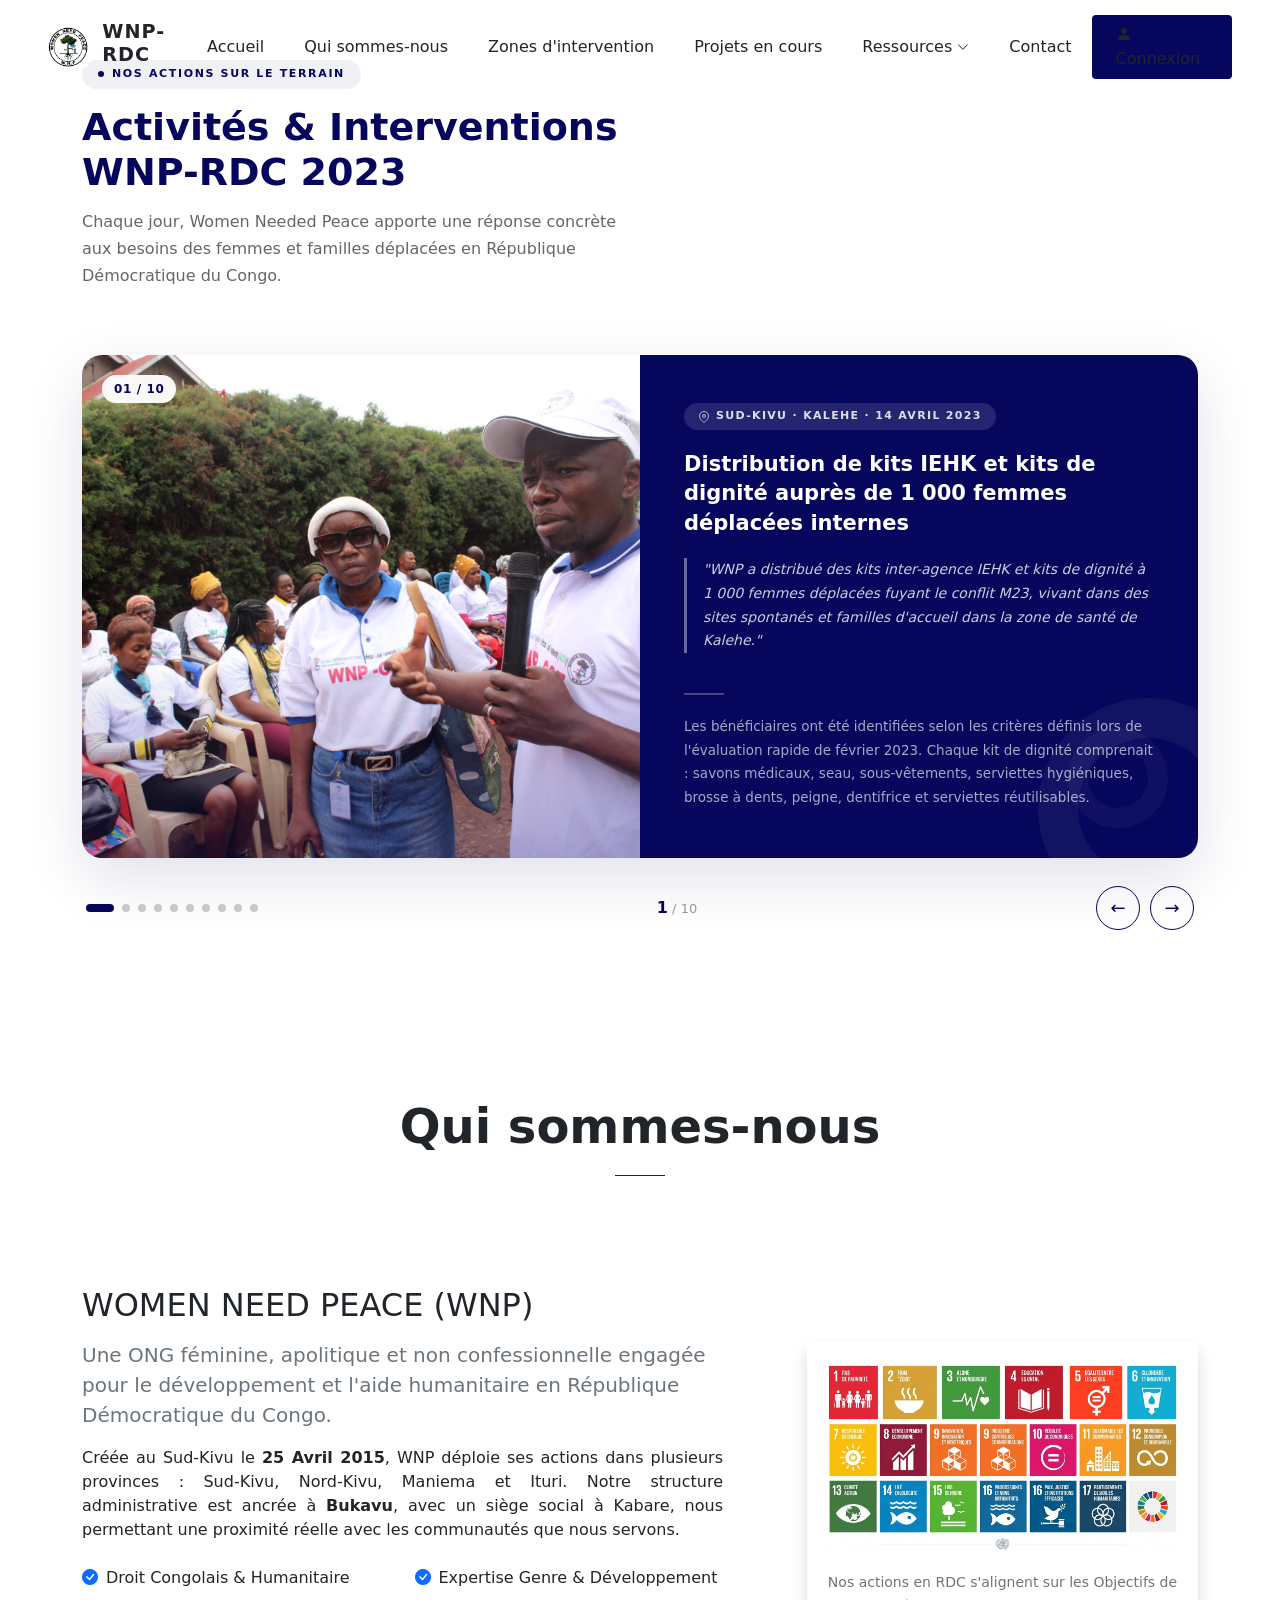
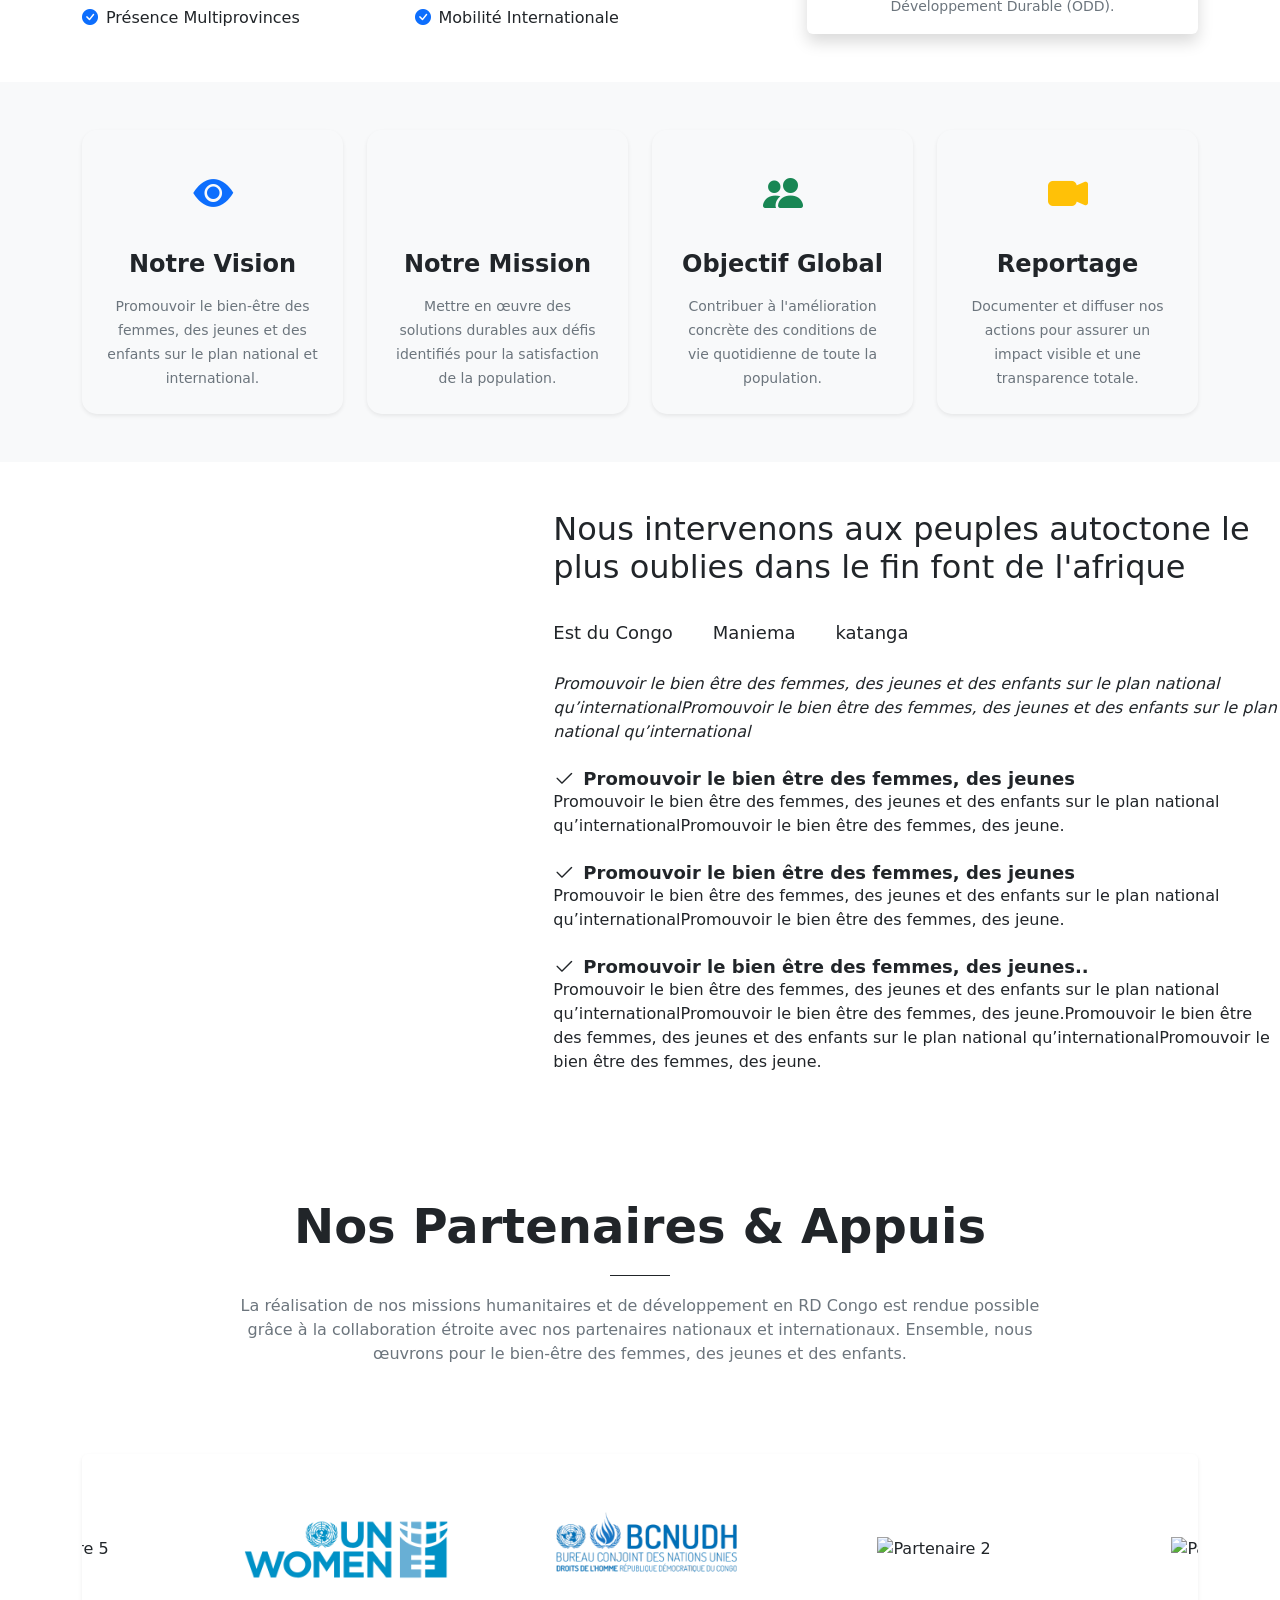
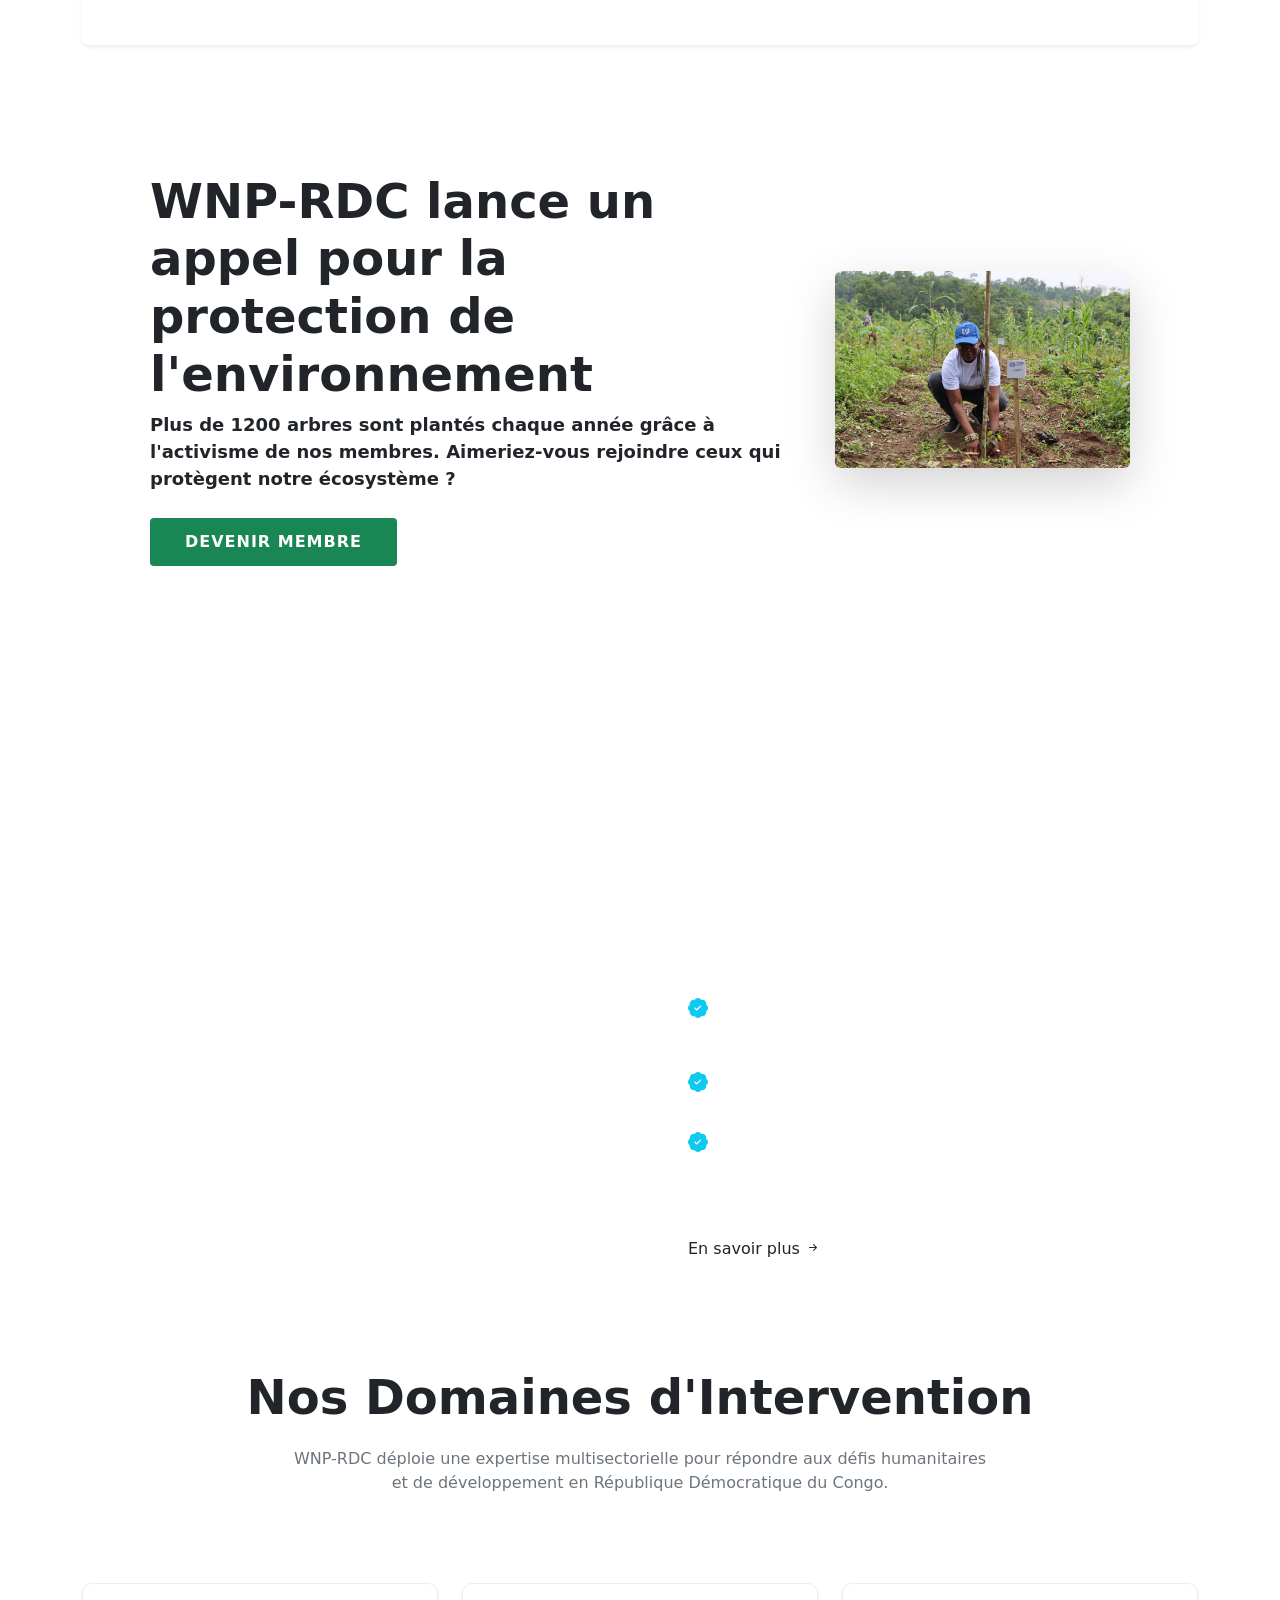
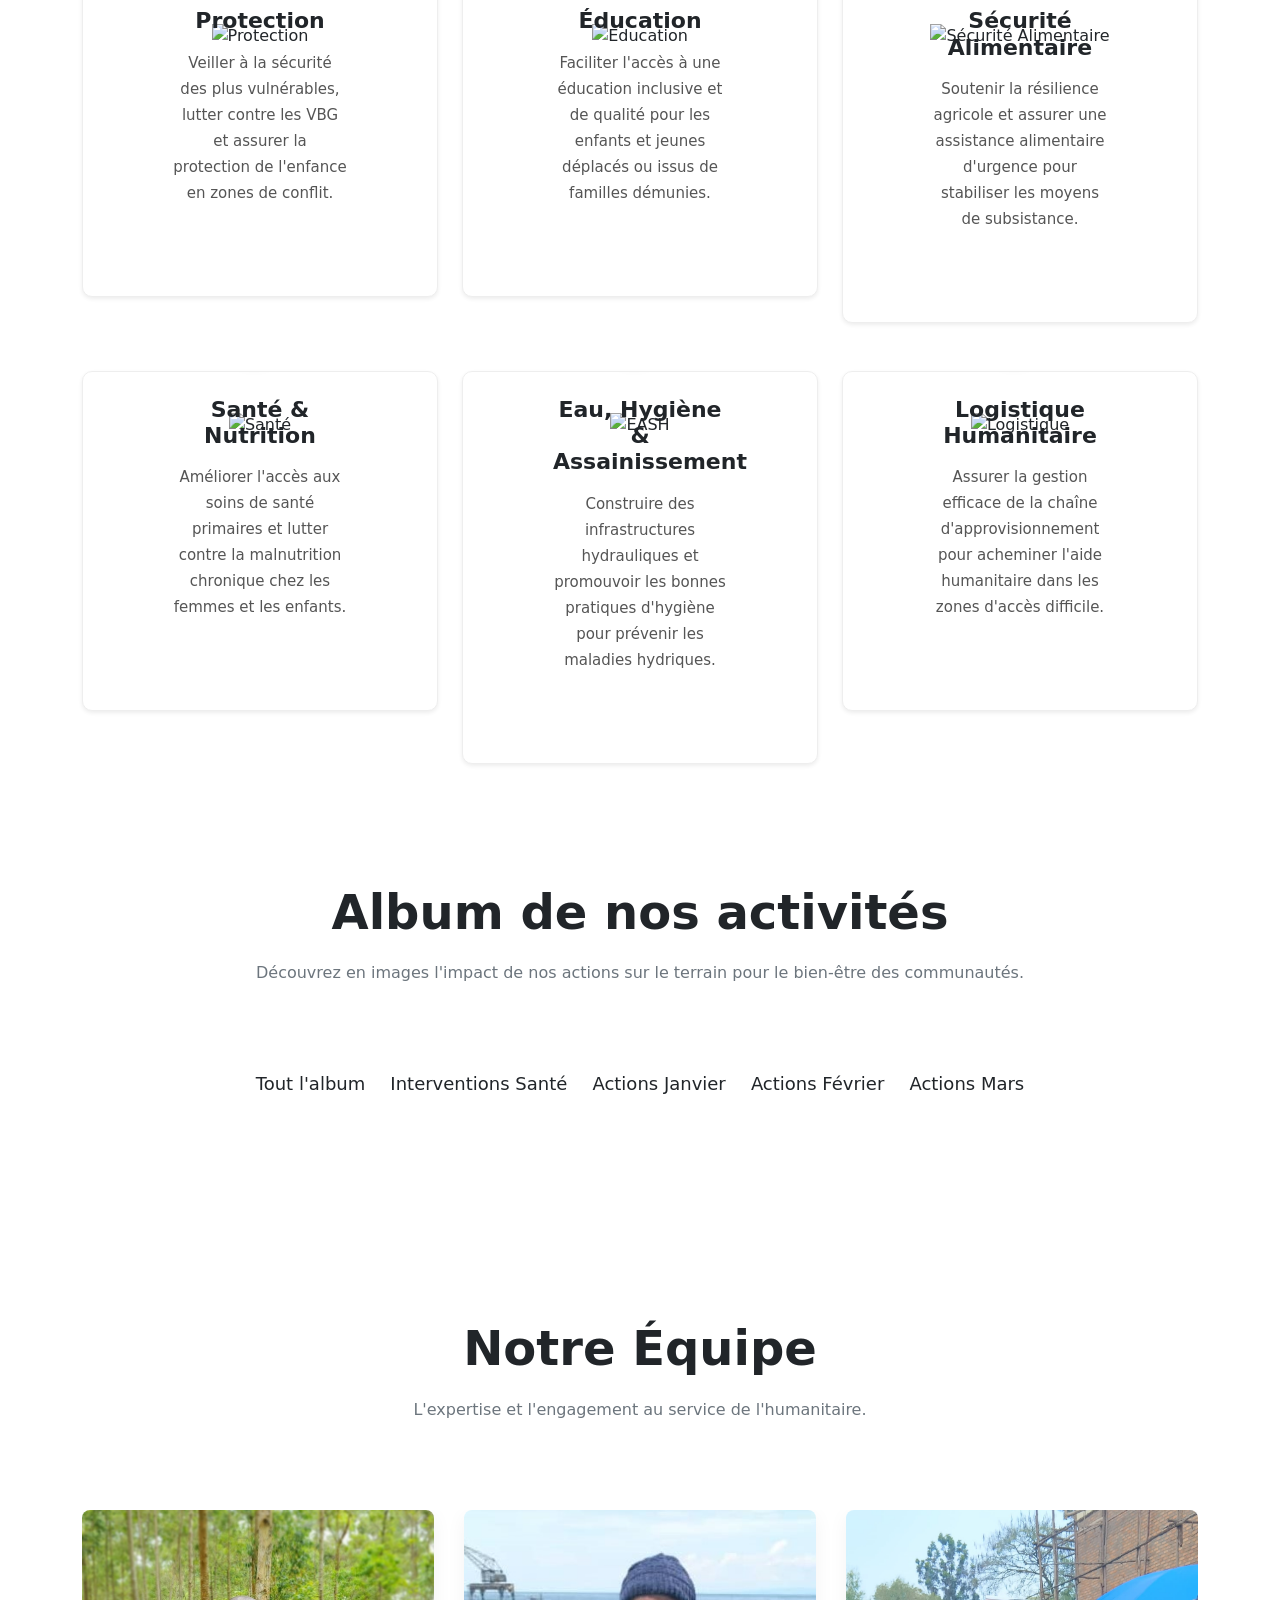
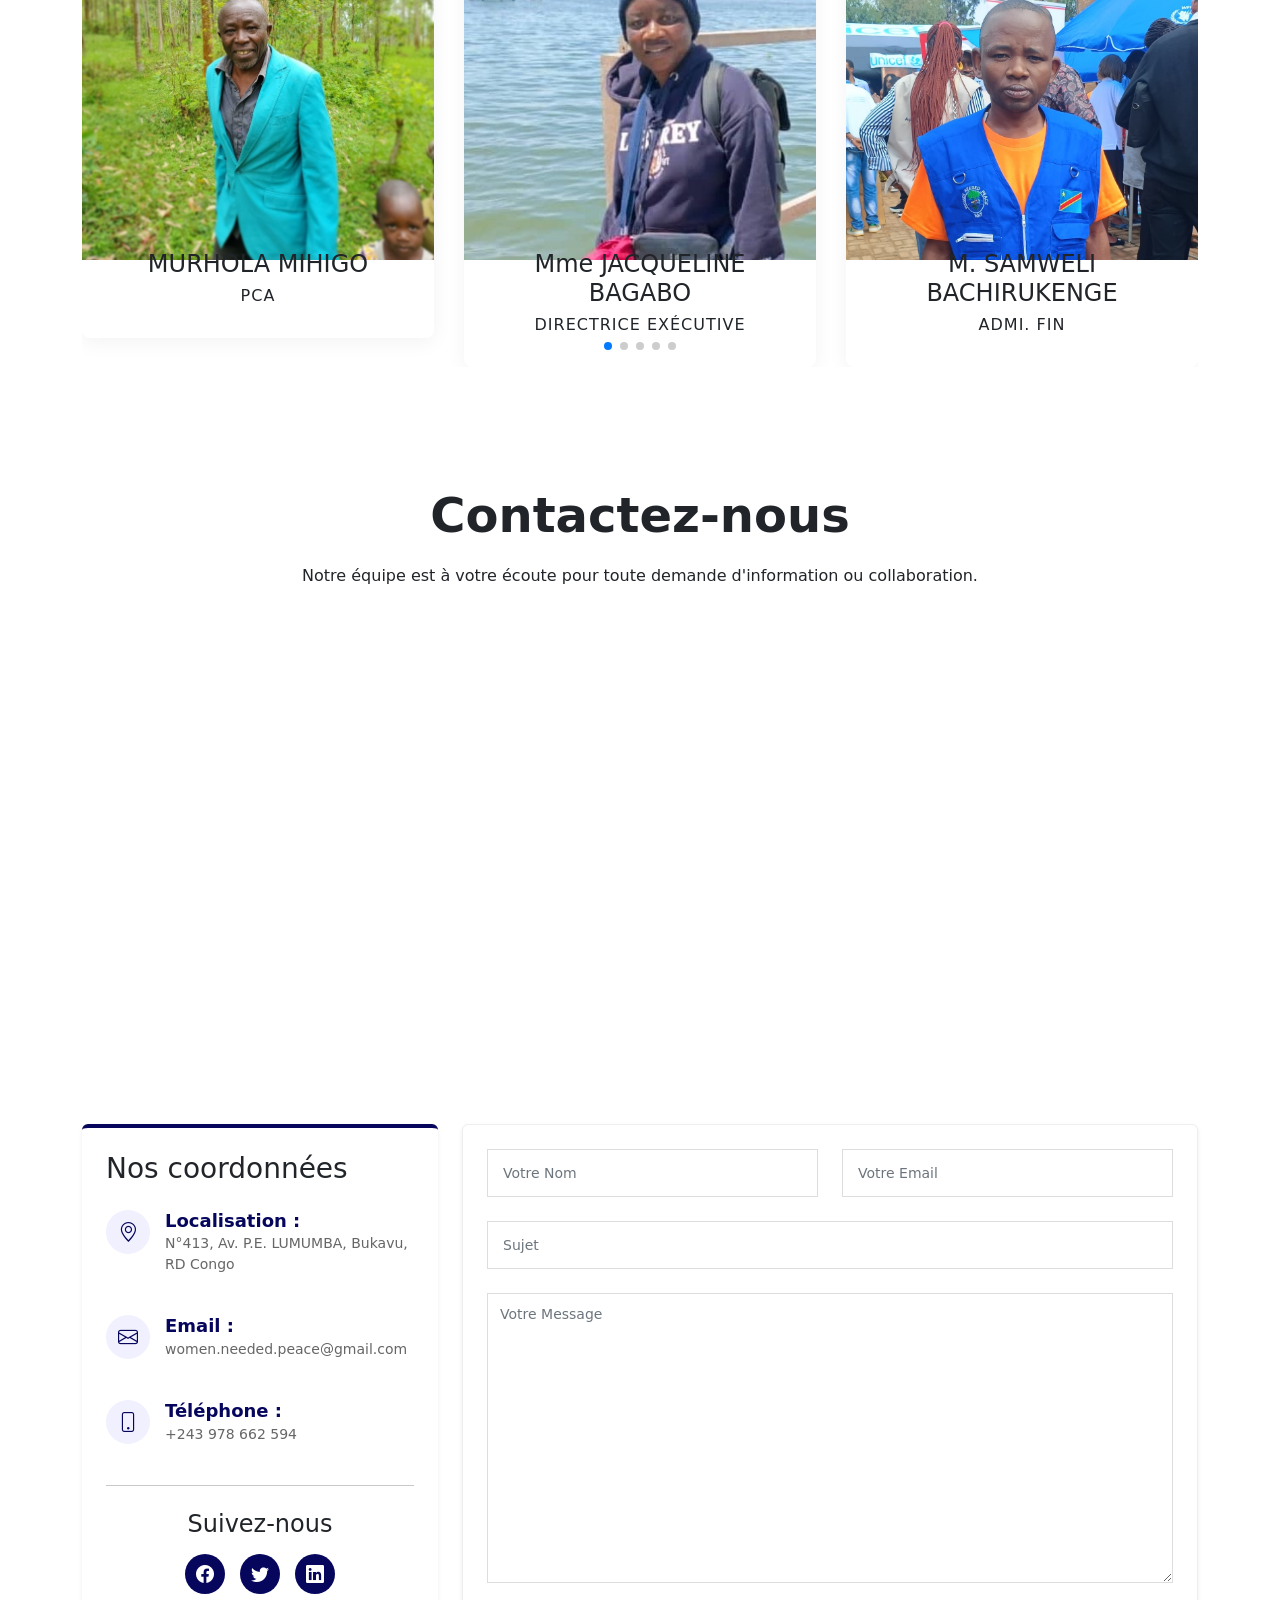
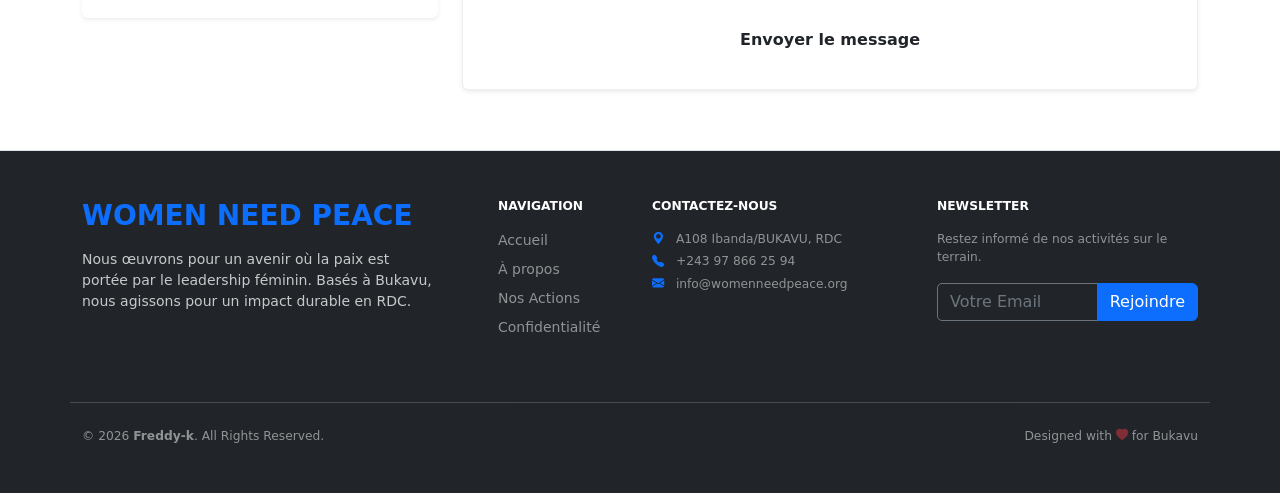
==== commit 8f093330: "Mise a jour du design et correction index" ====
--- a/index.html
+++ b/index.html
@@ -1398,7 +1398,7 @@
         <div class="swiper-slide">
           <div class="team-member">
             <div class="member-img-container">
-              <img src="assets/img/team/team-1.png" class="img-fluid" alt="MURHOLA MIHIGO">
+              <img src="assets/img/team/team-4.jpeg" class="img-fluid" alt="MURHOLA MIHIGO">
             </div>
             <div class="member-info">
               <div class="social-links">
@@ -1415,7 +1415,7 @@
         <div class="swiper-slide">
           <div class="team-member">
             <div class="member-img-container">
-              <img src="assets/img/team/team-1.png" class="img-fluid" alt="JACQUELINE BAGABO">
+              <img src="assets/img/team/team-2.jpeg" class="img-fluid" alt="JACQUELINE BAGABO">
             </div>
             <div class="member-info">
               <div class="social-links">
@@ -1432,7 +1432,7 @@
         <div class="swiper-slide">
           <div class="team-member">
             <div class="member-img-container">
-              <img src="assets/img/team/team-1.png" class="img-fluid" alt="SAMWELI BACHIRUKENGE">
+              <img src="assets/img/team/team-3.jpeg" class="img-fluid" alt="SAMWELI BACHIRUKENGE">
             </div>
             <div class="member-info">
               <div class="social-links">
@@ -1449,7 +1449,24 @@
         <div class="swiper-slide">
           <div class="team-member">
             <div class="member-img-container">
-              <img src="assets/img/team/team-1.png" class="img-fluid" alt="TUPENDANE MATEMBERA">
+              <img src="assets/img/team/team-5.jpeg" class="img-fluid" alt="SAMWELI BACHIRUKENGE">
+            </div>
+            <div class="member-info">
+              <div class="social-links">
+                <a href="#"><i class="bi bi-facebook"></i></a>
+                <a href="#"><i class="bi bi-twitter"></i></a>
+                <a href="#"><i class="bi bi-linkedin"></i></a>
+              </div>
+              <h4>M. SAMWELI BACHIRUKENGE</h4>
+              <span>ADMI. FIN</span>
+            </div>
+          </div>
+        </div>
+
+        <div class="swiper-slide">
+          <div class="team-member">
+            <div class="member-img-container">
+              <img src="assets/img/team/team-1.jpeg" class="img-fluid" alt="TUPENDANE MATEMBERA">
             </div>
             <div class="member-info">
               <div class="social-links">
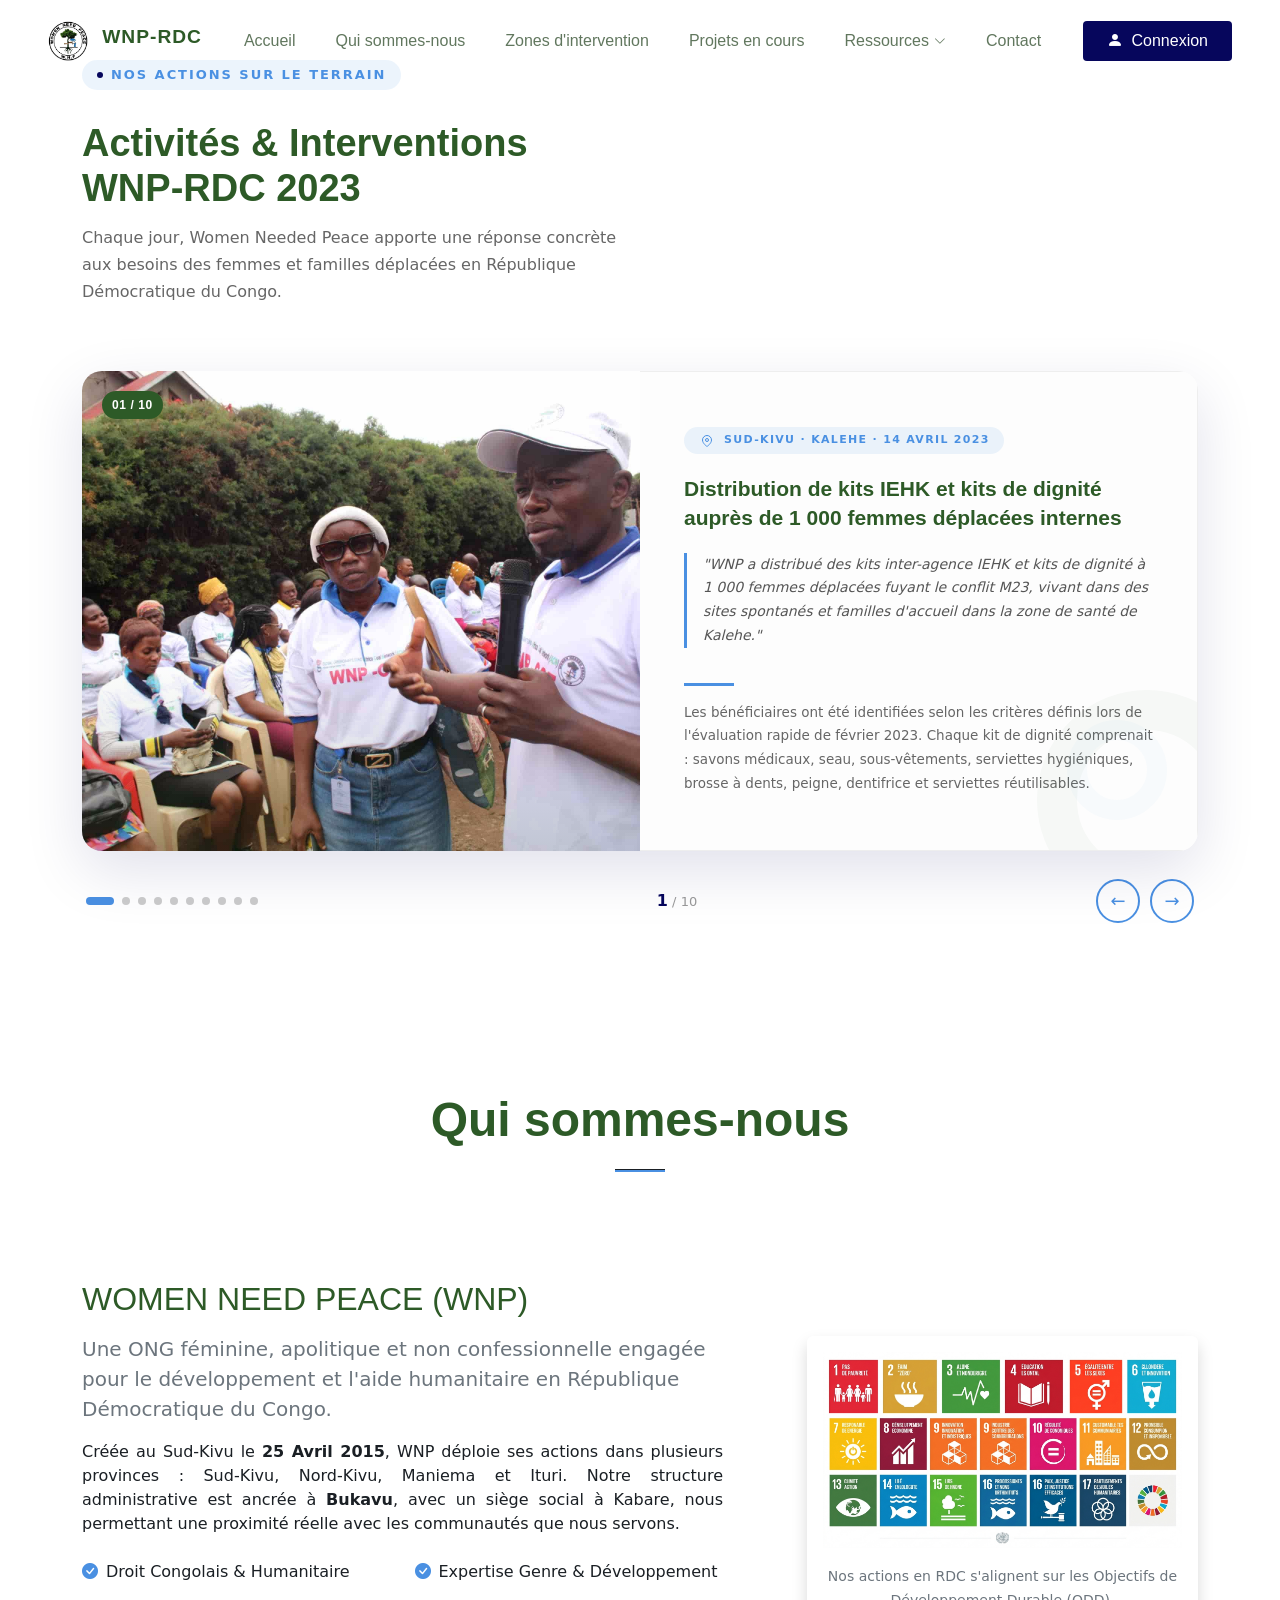
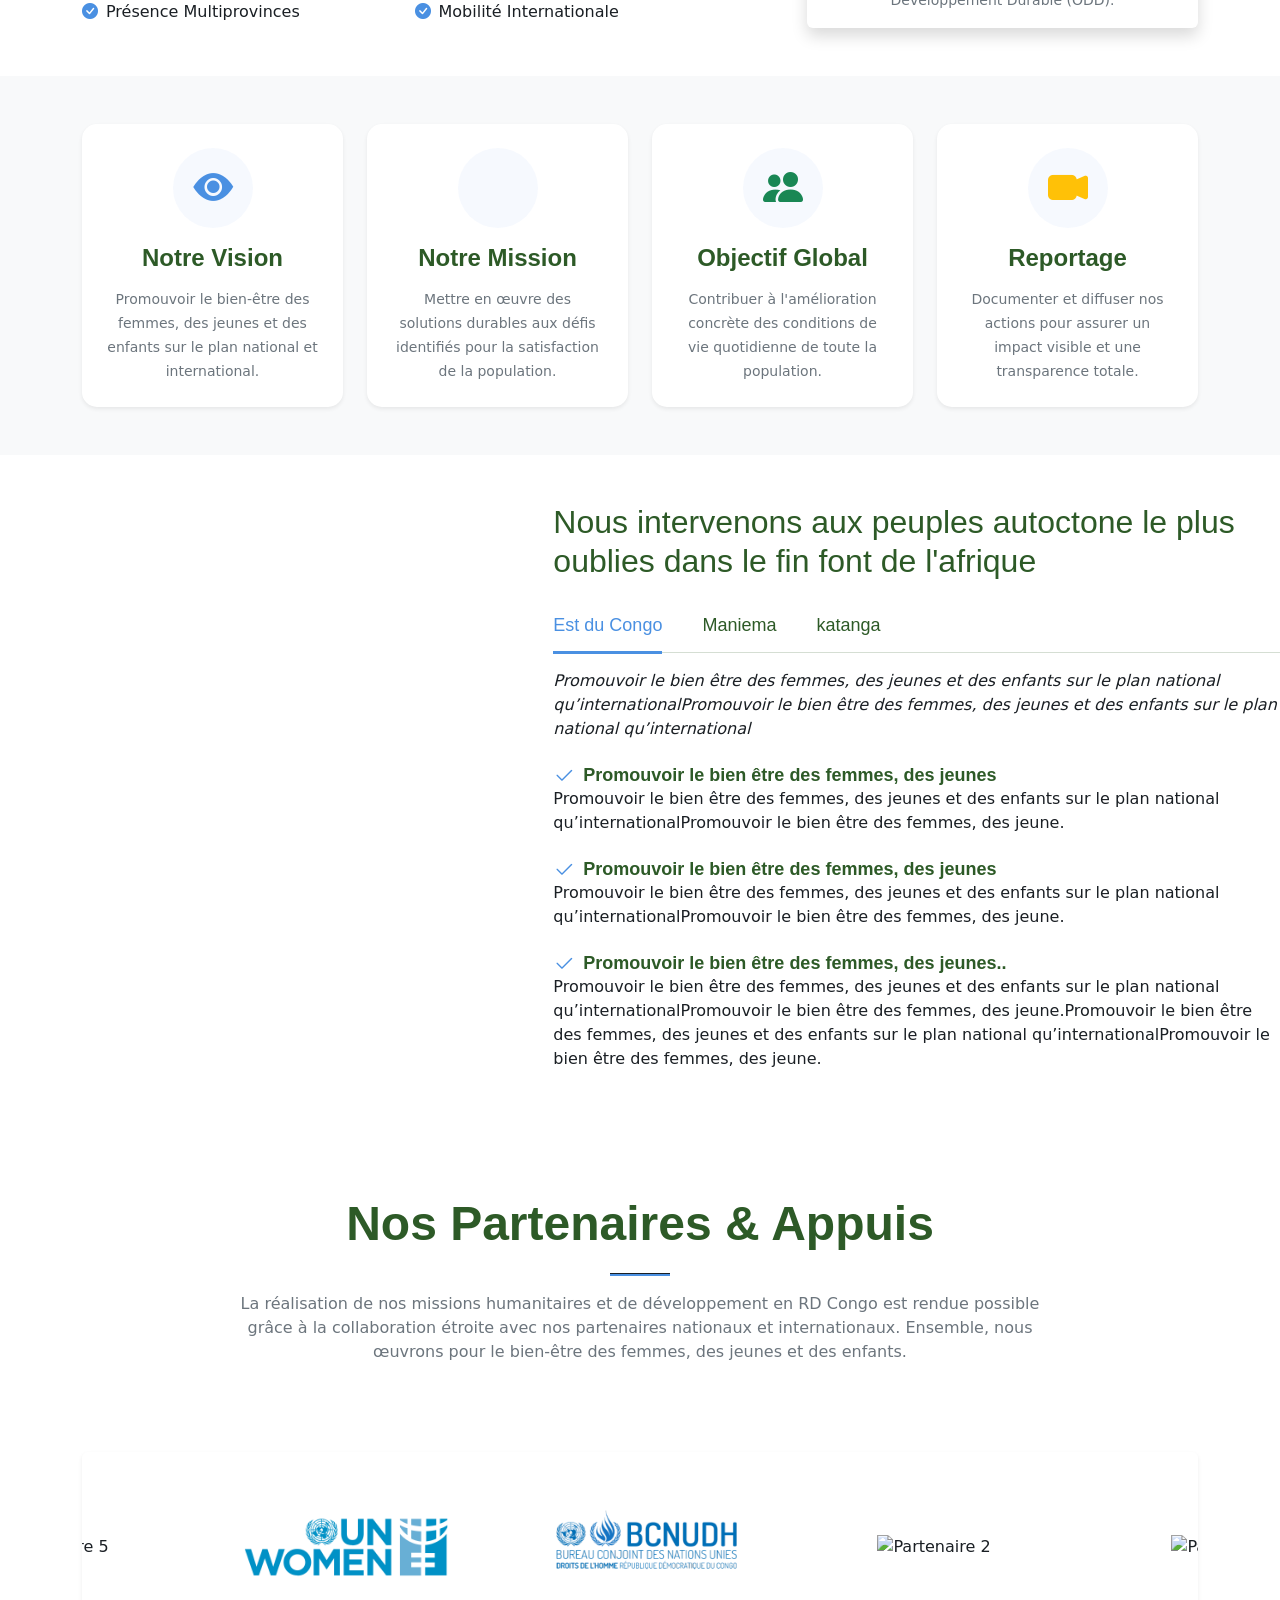
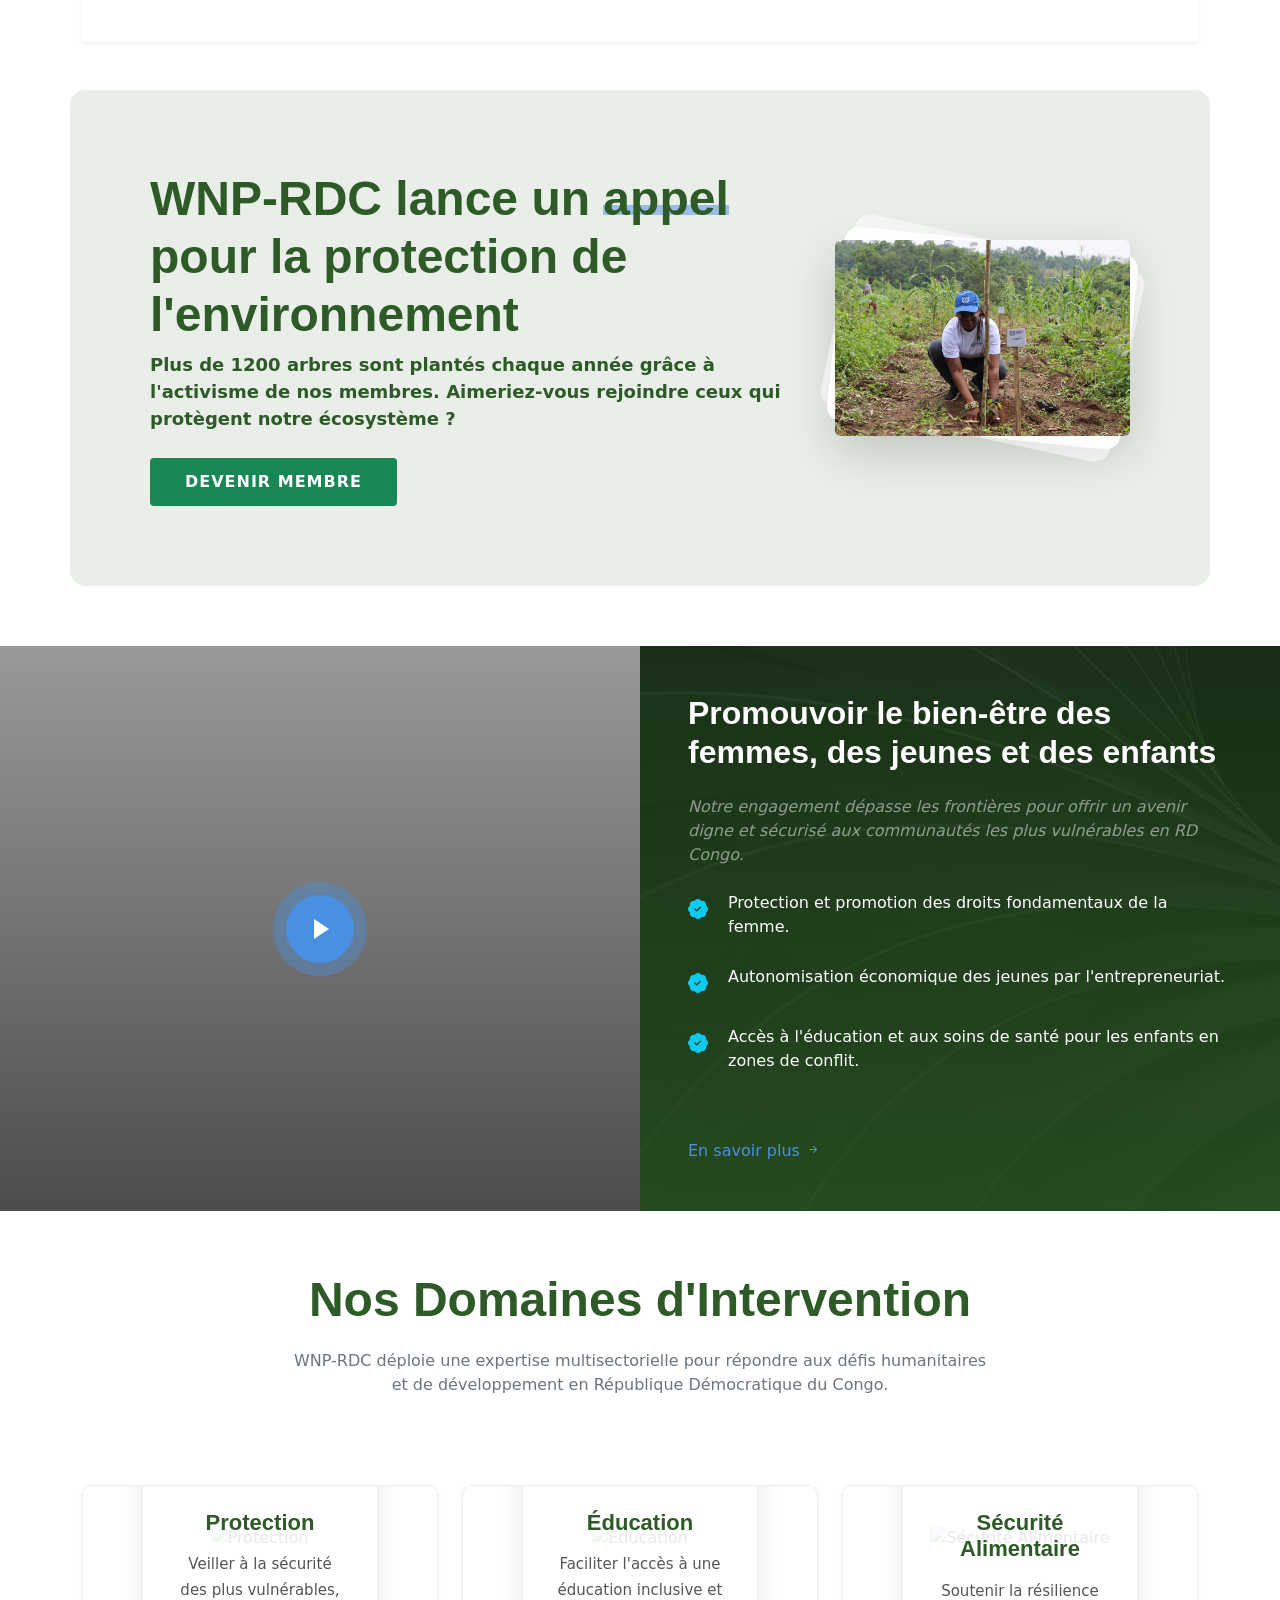
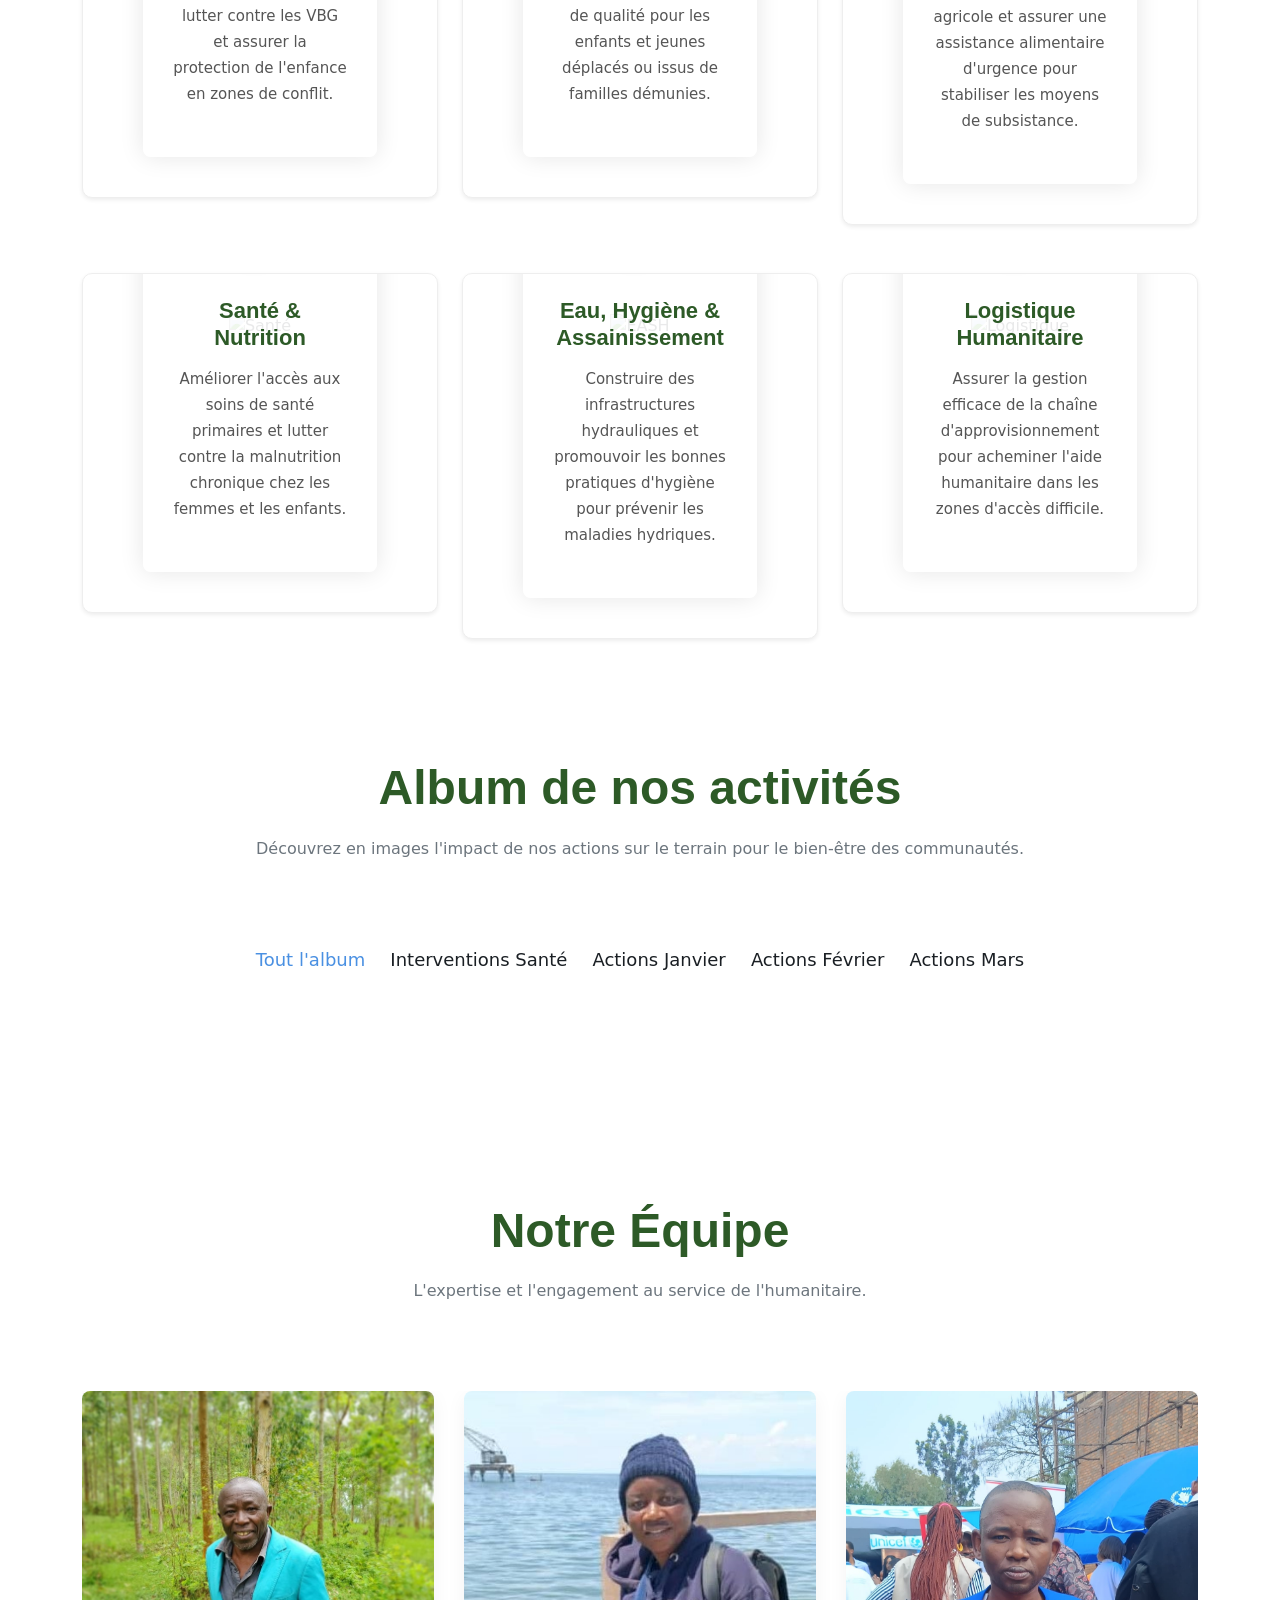
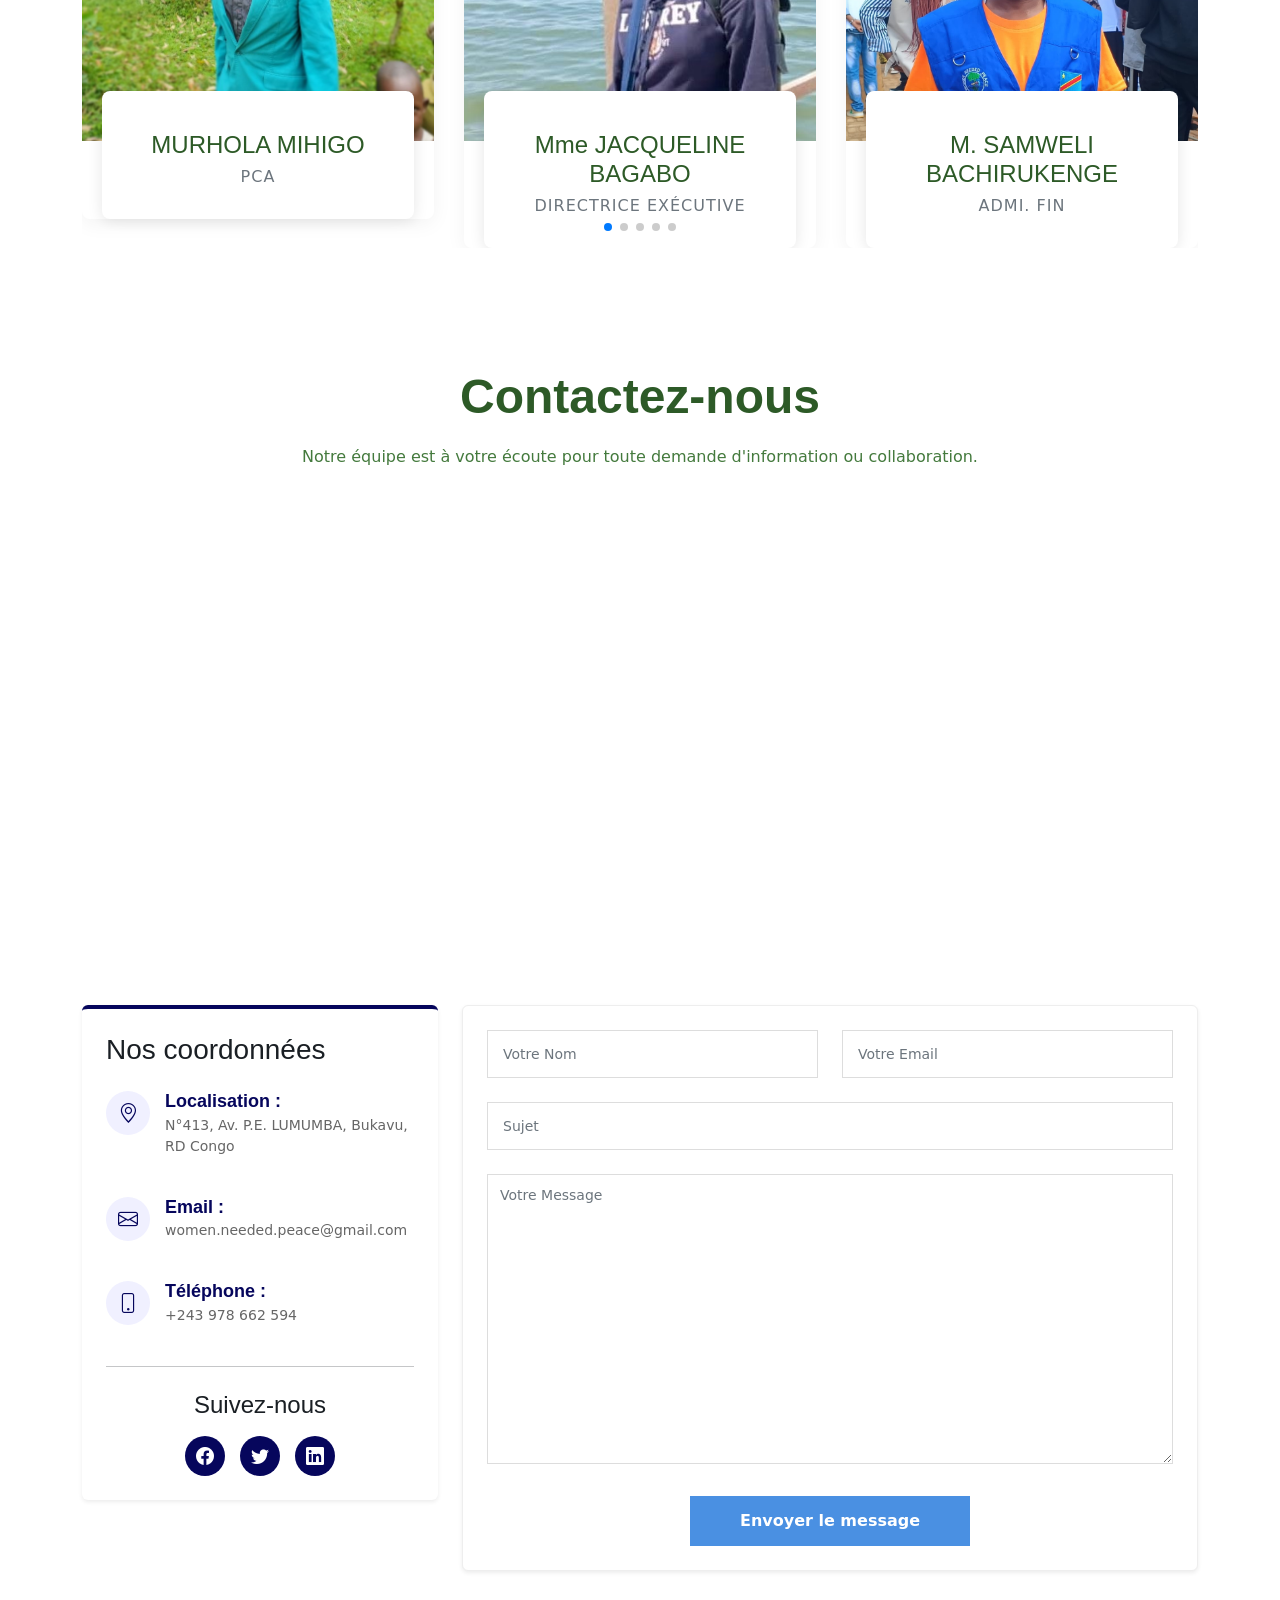
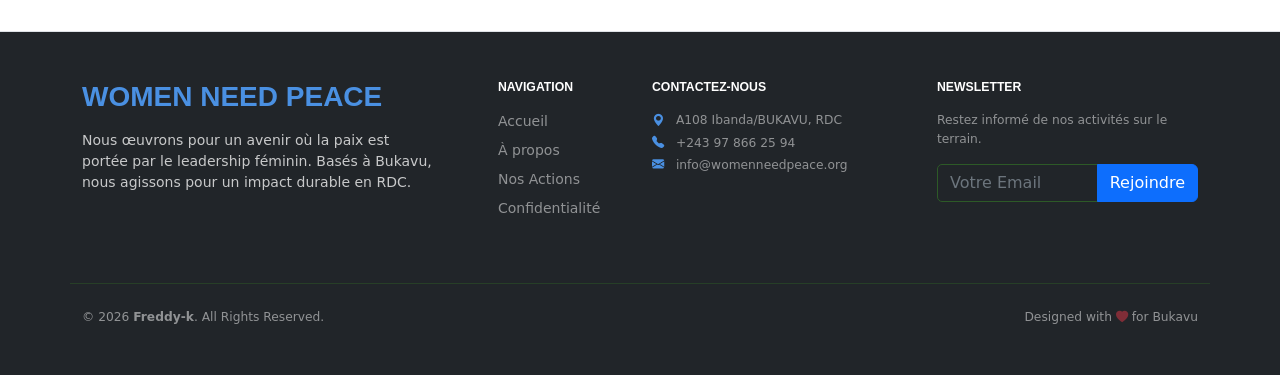
==== commit c0717ff1: "Mise à jour des couleurs WNP et design de la section activités" ====
--- a/index.html
+++ b/index.html
@@ -913,6 +913,7 @@
         </div>
       </div>
 
+      
       <div class="col-xl-4 col-md-6" data-aos="zoom-in" data-aos-delay="600">
         <div class="service-item shadow-sm">
           <div class="img">
--- a/assets/css/variables.css
+++ b/assets/css/variables.css
@@ -0,0 +1,210 @@
+/**
+* Template Name: HeroBiz
+* File: variables.css
+* Description: Easily customize colors, typography, and other repetitive properties used in the template main stylesheet file main.css
+* 
+* Template URL: https://bootstrapmade.com/herobiz-bootstrap-business-template/
+* Author: BootstrapMade.com
+* License: https://bootstrapmade.com/license/
+* 
+* Contents:
+* 1. HeroBiz template variables 
+* 2. Override default Bootstrap variables
+* 3. Set color and background class names
+*
+* Learn more about CSS variables at https://developer.mozilla.org/en-US/docs/Web/CSS/Using_CSS_custom_properties
+*/
+
+/*--------------------------------------------------------------
+# 1. HeroBiz template variables 
+--------------------------------------------------------------*/
+:root {
+
+  /* Fonts */
+  --font-default: 'Open Sans', system-ui, -apple-system, "Segoe UI", Roboto, "Helvetica Neue", Arial, "Noto Sans", "Liberation Sans", sans-serif, "Apple Color Emoji", "Segoe UI Emoji", "Segoe UI Symbol", "Noto Color Emoji";
+  --font-primary: 'Source Sans Pro', sans-serif;
+  --font-secondary: 'Poppins', sans-serif;
+
+  /* Colors */
+  /* The *-rgb color names are simply the RGB converted value of the corresponding color for use in the rgba() function */
+
+  /* Default text color */
+  --color-default: #1a1f24;
+  --color-default-rgb: 26, 31, 36;
+
+  /* Defult links color */
+  --color-links: #4A90E2;       /* Bleu WNP */
+  --color-links-hover: #2D5A27; /* Vert WNP */
+
+  /* Primay colors */
+  --color-primary: #4A90E2;
+  --color-primary-light: #67a3e8;
+  --color-primary-dark: #357ABD;
+
+  --color-primary-rgb: 74, 144, 226;
+  --color-primary-light-rgb: 103, 163, 232;
+  --color-primary-dark-rgb: 53, 122, 189;
+
+  /* Secondary colors */
+ --color-secondary: #2D5A27;
+  --color-secondary-light: #447a3d;
+  --color-secondary-dark: #1e3d1a;
+
+  --color-secondary-rgb: 45, 90, 39;
+  --color-secondary-light-rgb: 68, 122, 61;
+  --color-secondary-dark-rgb: 30, 61, 26;
+
+  /* General colors */
+  --color-blue: #0d6efd;
+  --color-blue-rgb: 13, 110, 253;
+
+  --color-indigo: #6610f2;
+  --color-indigo-rgb: 102, 16, 242;
+
+  --color-purple: #6f42c1;
+  --color-purple-rgb: 111, 66, 193;
+
+  --color-pink: #f3268c;
+  --color-pink-rgb: 243, 38, 140;
+
+  --color-red: #df1529;
+  --color-red-rgb: 223, 21, 4;
+
+  --color-orange: #fd7e14;
+  --color-orange-rgb: 253, 126, 20;
+
+  --color-yellow: #ffc107;
+  --color-yellow-rgb: 255, 193, 7;
+
+  --color-green: #059652;
+  --color-green-rgb: 5, 150, 82;
+
+  --color-teal: #20c997;
+  --color-teal-rgb: 32, 201, 151;
+
+  --color-cyan: #0dcaf0;
+  --color-cyan-rgb: 13, 202, 240;
+
+  --color-white: #ffffff;
+  --color-white-rgb: 255, 255, 255;
+
+  --color-gray: #6c757d;
+  --color-gray-rgb: 108, 117, 125;
+
+  --color-black: #000000;
+  --color-black-rgb: 0, 0, 0;
+  
+}
+
+/*--------------------------------------------------------------
+# 2. Override default Bootstrap variables
+--------------------------------------------------------------*/
+:root {
+
+  --bs-blue: var(--color-blue);
+  --bs-indigo: var(--color-indigo);
+  --bs-purple: var(--color-purple);
+  --bs-pink: var(--color-pink);
+  --bs-red: var(--color-red);
+  --bs-orange: var(--color-orange);
+  --bs-yellow: var(--color-yellow);
+  --bs-green: var(--color-green);
+  --bs-teal: var(--color-teal);
+  --bs-cyan: var(--color-cyan);
+  --bs-white: var(--color-white);
+  --bs-gray: var(--color-gray);
+  --bs-gray-dark: #343a40;
+  --bs-gray-100: #f8f9fa;
+  --bs-gray-200: #e9ecef;
+  --bs-gray-300: #dee2e6;
+  --bs-gray-400: #ced4da;
+  --bs-gray-500: #adb5bd;
+  --bs-gray-600: #6c757d;
+  --bs-gray-700: #495057;
+  --bs-gray-800: #343a40;
+  --bs-gray-900: #212529;
+  --bs-primary: var(--color-blue);
+  --bs-secondary: var(--color-blue);
+  --bs-success: #198754;
+  --bs-info: #0dcaf0;
+  --bs-warning: #ffc107;
+  --bs-danger: #dc3545;
+  --bs-light: #f8f9fa;
+  --bs-dark: #212529;
+  --bs-primary-rgb: var(--color-primary-rgb);
+  --bs-secondary-rgb: var(--color-secondary-rgb);
+  --bs-success-rgb: 25, 135, 84;
+  --bs-info-rgb: 13, 202, 240;
+  --bs-warning-rgb: 255, 193, 7;
+  --bs-danger-rgb: 220, 53, 69;
+  --bs-light-rgb: 248, 249, 250;
+  --bs-dark-rgb: 33, 37, 41;
+  --bs-white-rgb: var(--color-white-rgb);
+  --bs-black-rgb: var(--color-black-rgb);
+  --bs-body-color-rgb: var(--color-default-rgb);
+  --bs-body-bg-rgb: 255, 255, 255;
+  --bs-font-sans-serif: var(--font-default);
+  --bs-font-monospace: SFMono-Regular, Menlo, Monaco, Consolas, "Liberation Mono", "Courier New", monospace;
+  --bs-gradient: linear-gradient(180deg, rgba(255, 255, 255, 0.15), rgba(255, 255, 255, 0));
+  --bs-body-font-family: var(--font-default);
+  --bs-body-font-size: 1rem;
+  --bs-body-font-weight: 400;
+  --bs-body-line-height: 1.5;
+  --bs-body-color: var(--color-default);
+  --bs-body-bg: #fff;
+
+}
+
+/*--------------------------------------------------------------
+# 3. Set color and background class names
+--------------------------------------------------------------*/
+/* Fonts */
+.font-default { font-family: var(--font-default) !important; }
+.font-primary { font-family: var(--font-primary) !important;}
+.font-secondary { font-family: var(--font-secondary) !important; }
+
+/* Text Colors */
+.color-default { color: var(--color-default) !important; }
+.color-links { color: var(--color-links) !important; }
+.color-links:hover { color: var(--color-links-hover) !important; }
+.color-primary { color: var(--color-primary) !important; }
+.color-primary-light { color: var(--color-primary-light) !important; }
+.color-primary-dark { color: var(--color-primary-dark) !important; }
+.color-secondary { color: var(--color-secondary) !important; }
+.color-secondary-light { color: var(--color-secondary-light) !important; }
+.color-secondary-dark { color: var(--color-secondary-dark) !important; }
+.color-blue { color: var(--color-blue) !important; }
+.color-indigo { color: var(--color-indigo) !important; }
+.color-purple { color: var(--color-purple) !important; }
+.color-pink { color: var(--color-pink) !important; }
+.color-red { color: var(--color-red) !important; }
+.color-orange { color: var(--color-orange) !important; }
+.color-yellow { color: var(--color-yellow) !important; }
+.color-green { color: var(--color-green) !important; }
+.color-teal { color: var(--color-teal) !important; }
+.color-cyan { color: var(--color-cyan) !important; }
+.color-white { color: var(--color-white) !important; }
+.color-gray { color: var(--color-gray) !important; }
+.color-black { color: var(--color-black) !important; }
+
+/* Background Colors */
+.bg-default { background-color: var(--color-default) !important; }
+.bg-primary { background-color: var(--color-primary) !important; }
+.bg-primary-light { background-color: var(--color-primary-light) !important; }
+.bg-primary-dark { background-color: var(--color-primary-dark) !important; }
+.bg-secondary { background-color: var(--color-secondary) !important; }
+.bg-secondary-light { background-color: var(--color-secondary-light) !important; }
+.bg-secondary-dark { background-color: var(--color-secondary-dark) !important; }
+.bg-blue { background-color: var(--color-blue) !important; }
+.bg-indigo { background-color: var(--color-indigo) !important; }
+.bg-purple { background-color: var(--color-purple) !important; }
+.bg-pink { background-color: var(--color-pink) !important; }
+.bg-red { background-color: var(--color-red) !important; }
+.bg-orange { background-color: var(--color-orange) !important; }
+.bg-yellow { background-color: var(--color-yellow) !important; }
+.bg-green { background-color: var(--color-green) !important; }
+.bg-teal { background-color: var(--color-teal) !important; }
+.bg-cyan { background-color: var(--color-cyan) !important; }
+.bg-white { background-color: var(--color-white) !important; }
+.bg-gray { background-color: var(--color-gray) !important; }
+.bg-black { background-color: var(--color-black) !important; }
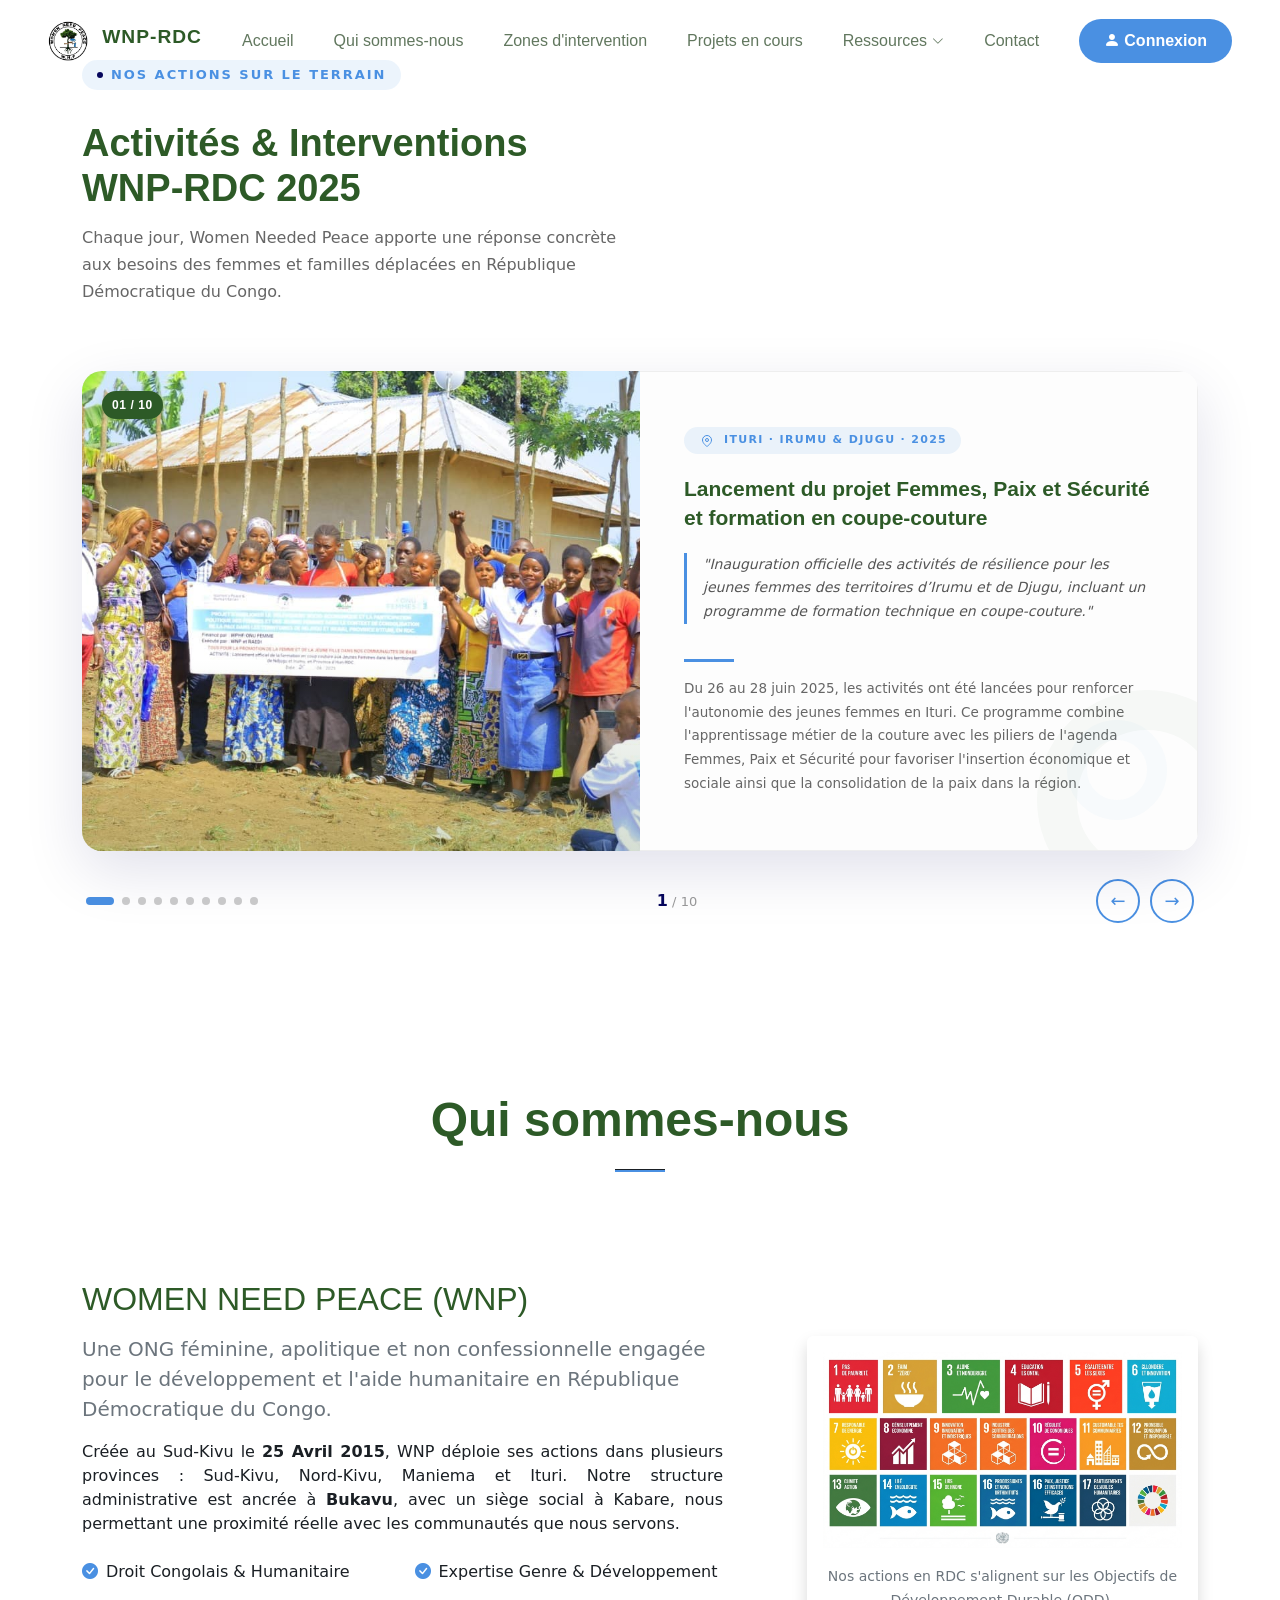
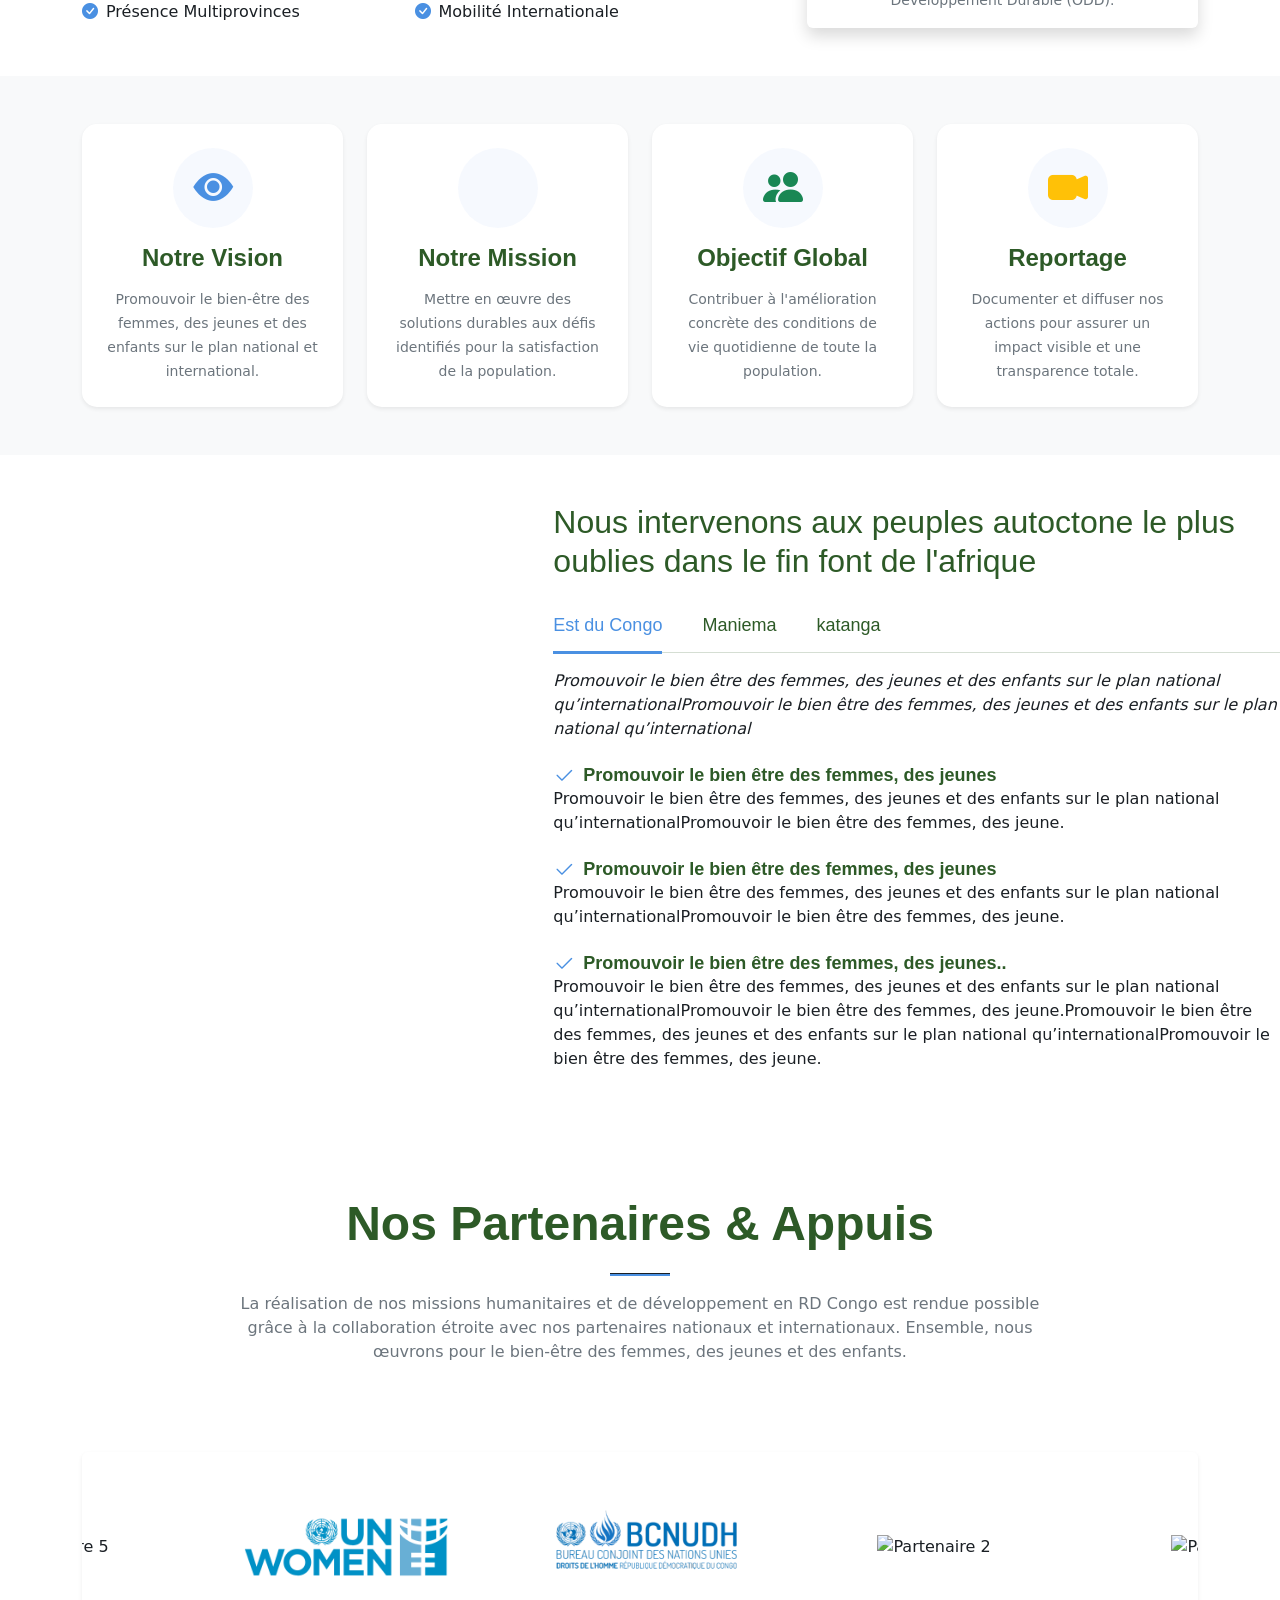
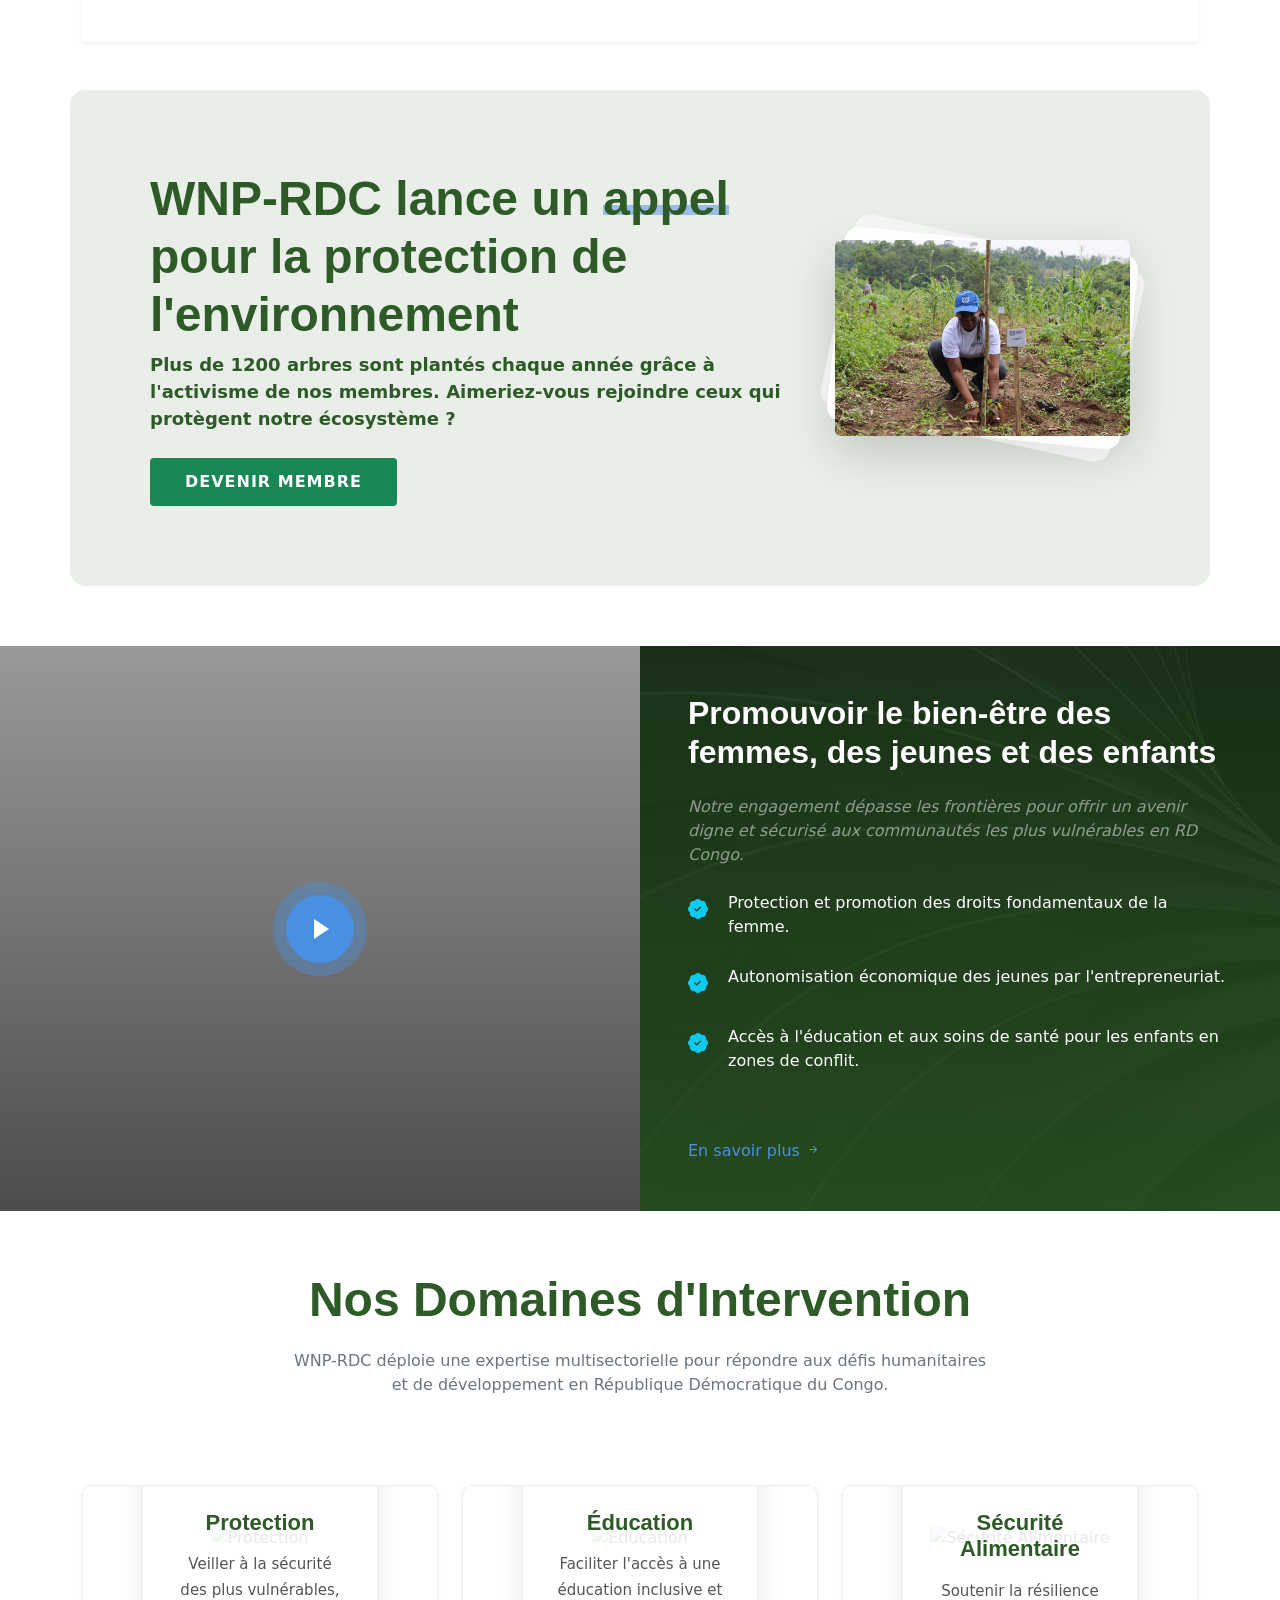
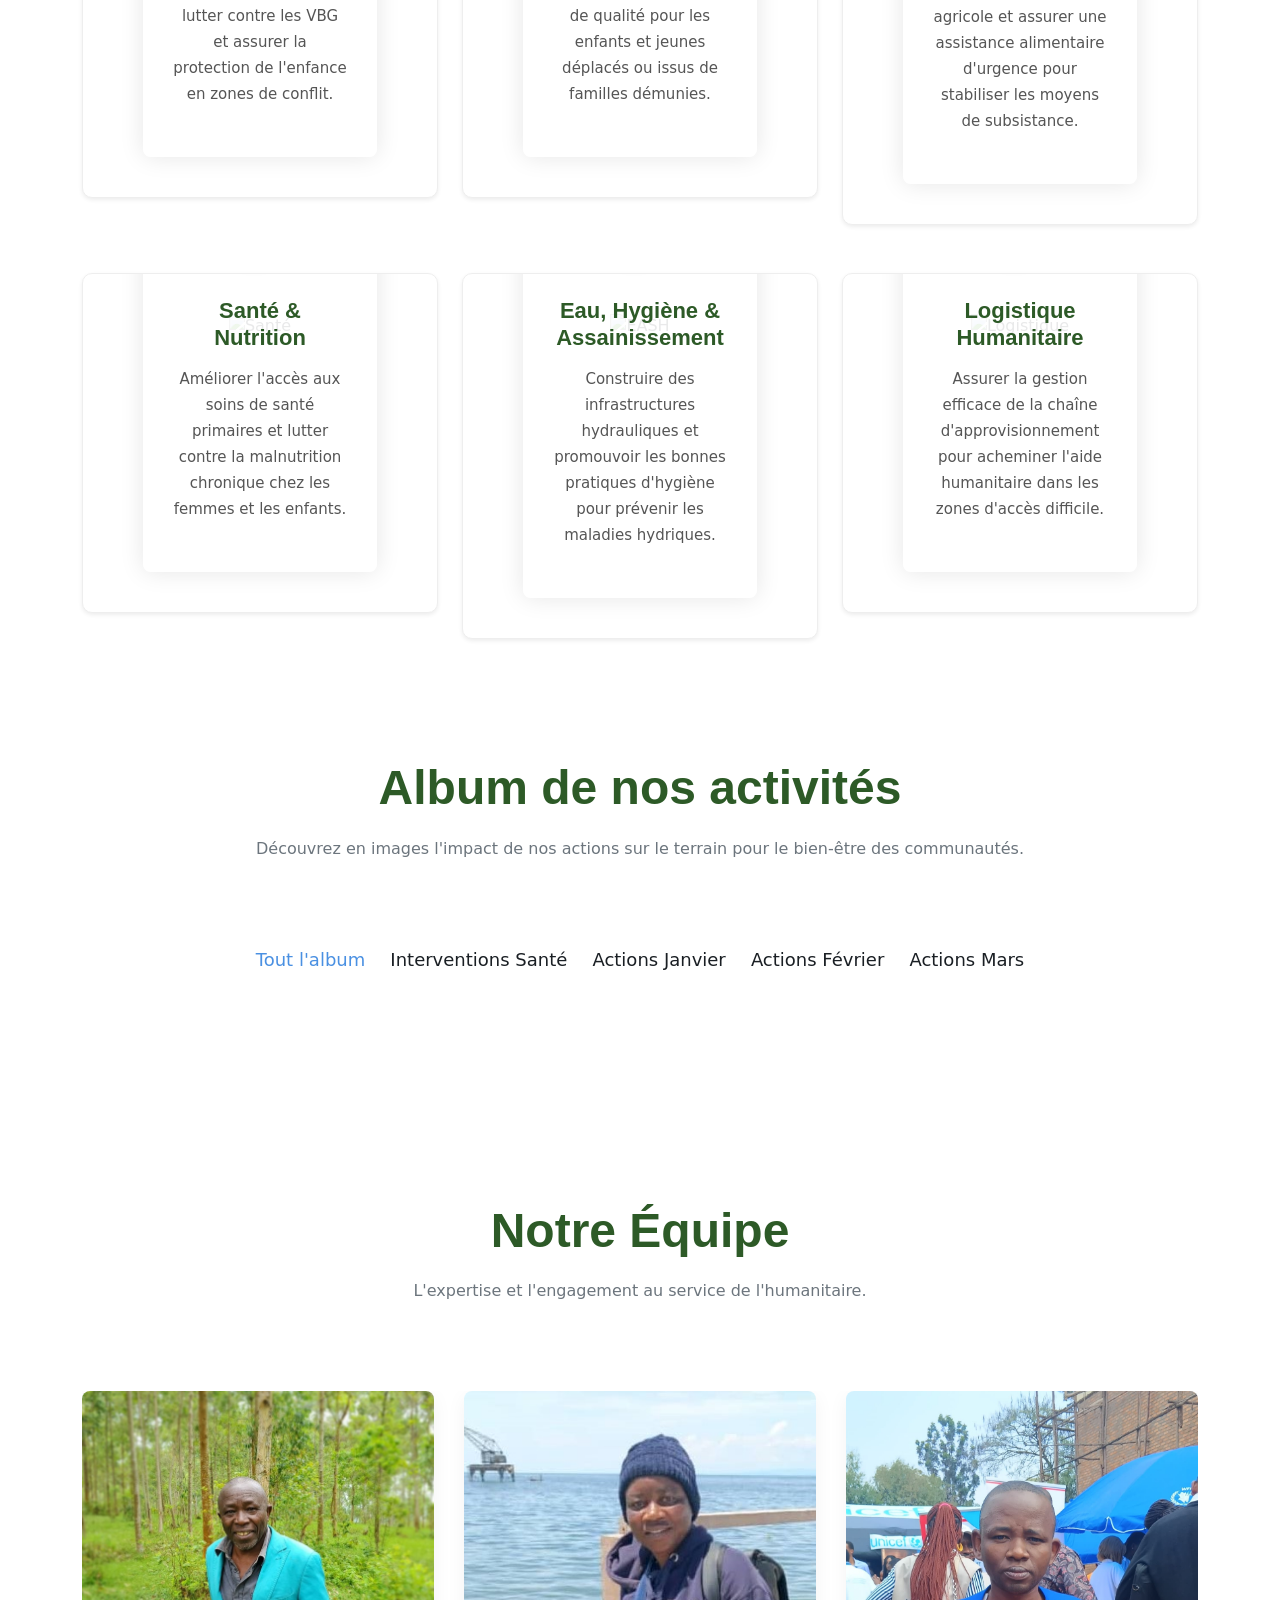
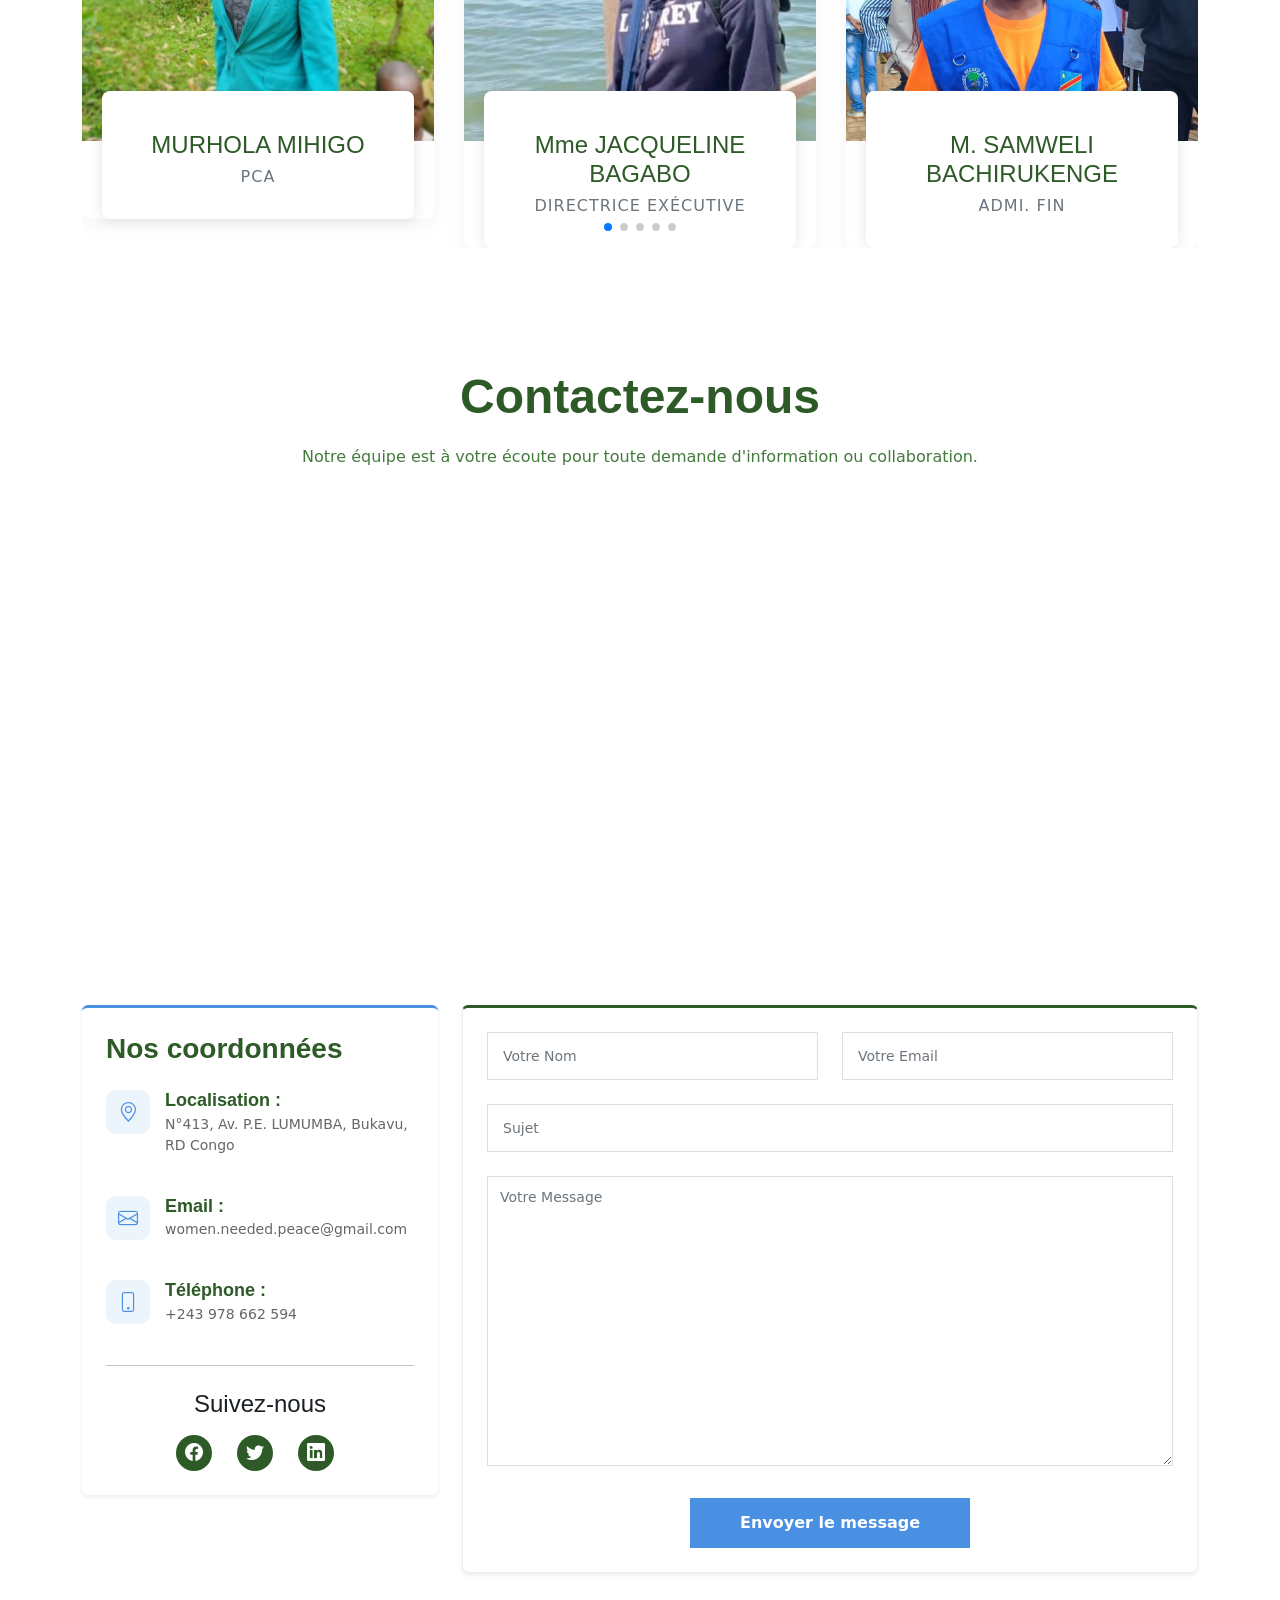
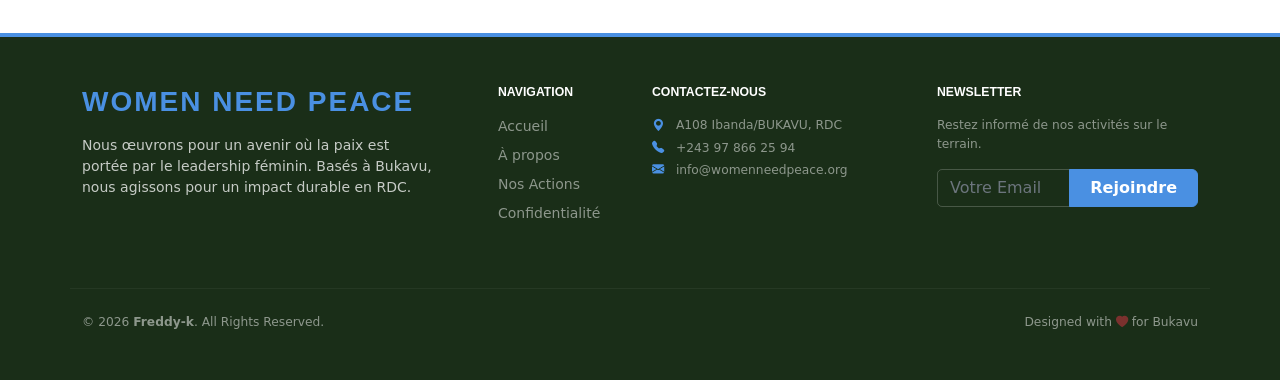
==== commit fe946fbd: "modification image sur les slides" ====
--- a/index.html
+++ b/index.html
@@ -84,7 +84,7 @@
     <div class="row wnp-section-header">
       <div class="col-lg-8">
         <span class="wnp-section-tag">Nos Actions sur le Terrain</span>
-        <h2 class="wnp-section-title">Activités &amp; Interventions<br>WNP-RDC 2023</h2>
+        <h2 class="wnp-section-title">Activités &amp; Interventions<br>WNP-RDC 2025</h2>
         <p class="wnp-section-subtitle">
           Chaque jour, Women Needed Peace apporte une réponse concrète aux besoins des femmes et familles déplacées en République Démocratique du Congo.
         </p>
@@ -103,15 +103,15 @@
         <div class="wnp-slide-content">
           <span class="wnp-content-label">
             <svg viewBox="0 0 24 24" fill="none" stroke="currentColor" stroke-width="2"><path d="M21 10c0 7-9 13-9 13s-9-6-9-13a9 9 0 0118 0z"/><circle cx="12" cy="10" r="3"/></svg>
-            SUD-KIVU · Kalehe · 14 avril 2023
+            ITURI · Irumu & Djugu · 2025
           </span>
-          <h3 class="wnp-content-title">Distribution de kits IEHK et kits de dignité auprès de 1 000 femmes déplacées internes</h3>
+          <h3 class="wnp-content-title">Lancement du projet Femmes, Paix et Sécurité et formation en coupe-couture</h3>
           <p class="wnp-content-quote">
-            "WNP a distribué des kits inter-agence IEHK et kits de dignité à 1 000 femmes déplacées fuyant le conflit M23, vivant dans des sites spontanés et familles d'accueil dans la zone de santé de Kalehe."
+            "Inauguration officielle des activités de résilience pour les jeunes femmes des territoires d’Irumu et de Djugu, incluant un programme de formation technique en coupe-couture."
           </p>
           <div class="wnp-content-divider"></div>
           <p class="wnp-content-body">
-            Les bénéficiaires ont été identifiées selon les critères définis lors de l'évaluation rapide de février 2023. Chaque kit de dignité comprenait : savons médicaux, seau, sous-vêtements, serviettes hygiéniques, brosse à dents, peigne, dentifrice et serviettes réutilisables.
+            Du 26 au 28 juin 2025, les activités ont été lancées pour renforcer l'autonomie des jeunes femmes en Ituri. Ce programme combine l'apprentissage métier de la couture avec les piliers de l'agenda Femmes, Paix et Sécurité pour favoriser l'insertion économique et sociale ainsi que la consolidation de la paix dans la région.
           </p>
         </div>
       </div>
@@ -125,16 +125,16 @@
         <div class="wnp-slide-content">
           <span class="wnp-content-label">
             <svg viewBox="0 0 24 24" fill="none" stroke="currentColor" stroke-width="2"><path d="M21 10c0 7-9 13-9 13s-9-6-9-13a9 9 0 0118 0z"/><circle cx="12" cy="10" r="3"/></svg>
-            SUD-KIVU · Kalehe · 2023
+            ITURI · Irumu & Djugu · 2025
           </span>
-          <h3 class="wnp-content-title">Assistance en abris d'urgence et kits AME aux sinistrés des inondations</h3>
+          <h3 class="wnp-content-title">Promotion de l'inclusion sociale par l'autonomisation économique</h3>
           <p class="wnp-content-quote">
-            "1 500 personnes réparties en 250 ménages, victimes des inondations et coulées de terre, ont bénéficié de 250 abris d'urgence et de 250 kits d'articles ménagers essentiels (AME)."
+            "Le handicap ne doit pas être un frein à la paix et au développement. Nous dotons chaque femme et homme des outils nécessaires pour bâtir un avenir stable et digne."
           </p>
           <div class="wnp-content-divider"></div>
           <p class="wnp-content-body">
-            Ce projet d'urgence a permis d'apporter une réponse immédiate aux familles sinistrées par les catastrophes naturelles dans le territoire de Kalehe, en leur fournissant un abri temporaire et les matériaux essentiels pour la vie quotidienne.
-          </p>
+            Lors de la phase de lancement en Ituri, une attention particulière a été portée à l'inclusion des personnes vulnérables. En fournissant des machines à coudre et une formation adaptée, le projet garantit que les jeunes femmes et les personnes vivant avec un handicap deviennent des acteurs centraux de la stabilité économique dans leurs communautés.
+         </p>
         </div>
       </div>
 
@@ -147,15 +147,15 @@
         <div class="wnp-slide-content">
           <span class="wnp-content-label">
             <svg viewBox="0 0 24 24" fill="none" stroke="currentColor" stroke-width="2"><path d="M21 10c0 7-9 13-9 13s-9-6-9-13a9 9 0 0118 0z"/><circle cx="12" cy="10" r="3"/></svg>
-            SUD-KIVU · Bushushu &amp; Muhongoza · 2023
+            ITURI · Irumu & Djugu · 2025
           </span>
-          <h3 class="wnp-content-title">Formation des agents de santé sur le VBG et dotation de kits PEP</h3>
+          <h3 class="wnp-content-title">Bla bla bla bla bla bla bla bla bla  bla bla bla bla  bla bla bla bla  bla bla bla bla</h3>
           <p class="wnp-content-quote">
-            "Renforcement des capacités des agents de santé et relais communautaires sur le VBG, avec dotation de kits PEP au centre de santé de Bushushu et Muhongoza dans la zone de santé de Kalehe."
+            " bla bla bla bla  bla bla bla bla bla bla bla bla bla bla bla bla bla bla bla bla bla bla bla bla bla bla bla bla bla bla bla bla bla bla bla bla bla bla bla bla bla bla bla bla "
           </p>
           <div class="wnp-content-divider"></div>
           <p class="wnp-content-body">
-            Deux infirmiers titulaires et trois relais communautaires ont été formés sur le signalement du VBG et le circuit de référencement à Bushushu. Les kits PEP permettent la prise en charge prophylactique post-exposition aux violences sexuelles pour les déplacés internes en familles d'accueil.
+             bla bla bla bla bla bla bla bla bla bla bla bla bla bla bla bla bla bla bla bla bla bla bla bla bla bla bla bla bla bla bla bla bla bla bla bla bla bla bla bla  bla bla bla bla bla bla bla bla bla bla bla bla bla bla bla bla bla bla bla bla bla bla bla bla bla bla bla bla.
           </p>
         </div>
       </div>
@@ -169,15 +169,15 @@
         <div class="wnp-slide-content">
           <span class="wnp-content-label">
             <svg viewBox="0 0 24 24" fill="none" stroke="currentColor" stroke-width="2"><path d="M21 10c0 7-9 13-9 13s-9-6-9-13a9 9 0 0118 0z"/><circle cx="12" cy="10" r="3"/></svg>
-            SUD-KIVU · Site AMANI, Bushushu · 2023
+            ITURI · Bunia · 2025
           </span>
-          <h3 class="wnp-content-title">Sensibilisation à la promotion de l'hygiène auprès de 1 500 sinistrés</h3>
+          <h3 class="wnp-content-title">Renforcement des capacités sur la gestion des cas de VBG</h3>
           <p class="wnp-content-quote">
-            "1 500 personnes réparties en 250 ménages ont bénéficié d'une sensibilisation sur la promotion de l'hygiène, avec accent sur l'utilisation correcte des latrines et douches d'urgence."
+            "La maîtrise des protocoles de prise en charge psychosociale est essentielle pour assurer une réponse digne et efficace aux survivantes de violences basées sur le genre."
           </p>
           <div class="wnp-content-divider"></div>
           <p class="wnp-content-body">
-            Cette activité de prévention sanitaire au site spontané AMANI de Bushushu a mis un accent particulier sur l'utilisation correcte et l'entretien des latrines et douches d'urgence, ainsi que sur la bonne gestion des déchets ménagers.
+            Du 28 au 29 juin 2025, les Accompagnateurs Psychosociaux (APS) et le personnel du projet ont bénéficié d'une formation spécialisée à Bunia. Animée par le Chef de Division Genre, Famille et Enfant de l'Ituri, cette session a permis d'aligner les pratiques de terrain sur les standards de la Résolution 1325 (Femmes, Paix et Sécurité).
           </p>
         </div>
       </div>
@@ -186,16 +186,16 @@
       <div class="wnp-slide">
         <div class="wnp-slide-image">
           <span class="wnp-slide-number">05 / 10</span>
-          <img src="assets/img/img/sliderimage-5.JPG" alt="Activité WNP-RDC SUD-KIVU 2023">
+          <img src="assets/img/img/sliderimage-6.jpg" alt="Activité WNP-RDC SUD-KIVU 2023">
         </div>
         <div class="wnp-slide-content">
           <span class="wnp-content-label">
             <svg viewBox="0 0 24 24" fill="none" stroke="currentColor" stroke-width="2"><path d="M21 10c0 7-9 13-9 13s-9-6-9-13a9 9 0 0118 0z"/><circle cx="12" cy="10" r="3"/></svg>
-            SUD-KIVU · Kalehe · 2023
+               ITURI · Bunia · 2025
           </span>
-          <h3 class="wnp-content-title">Distribution de kits IEHK et kits de dignité — Phase 2</h3>
+          <h3 class="wnp-content-title">Bla bla bla de Bla bla blaBla bla blaBla bla blaBla bla bla</h3>
           <p class="wnp-content-quote">
-            "WNP poursuit ses distributions de kits inter-agence IEHK et kits de dignité auprès des femmes déplacées fuyant la guerre du M23 dans la zone de santé de Kalehe."
+            "WNP poursuit ses Bla bla bla Bla bla blaBla bla blaBla bla blaBla bla blaBla bla blaBla bla blaBla bla blaBla bla blaBla bla bla"
           </p>
           <div class="wnp-content-divider"></div>
           <p class="wnp-content-body">
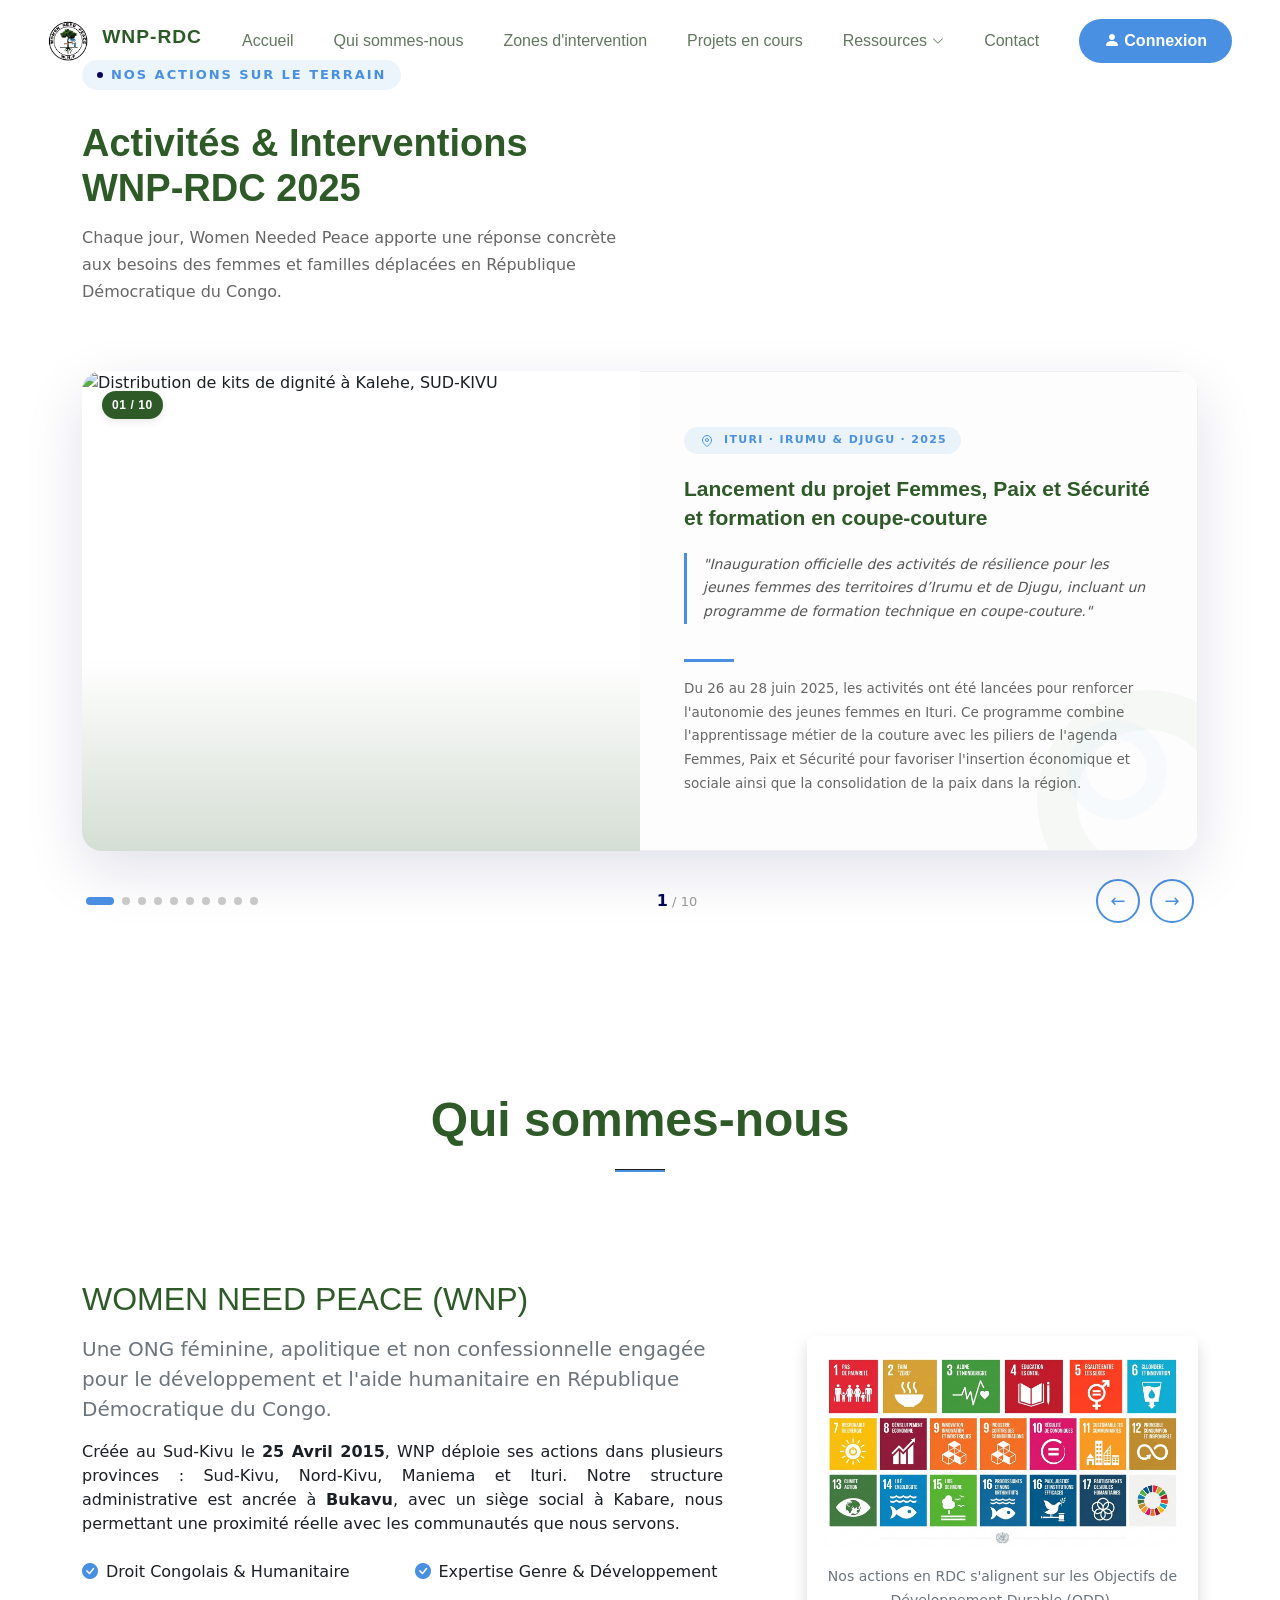
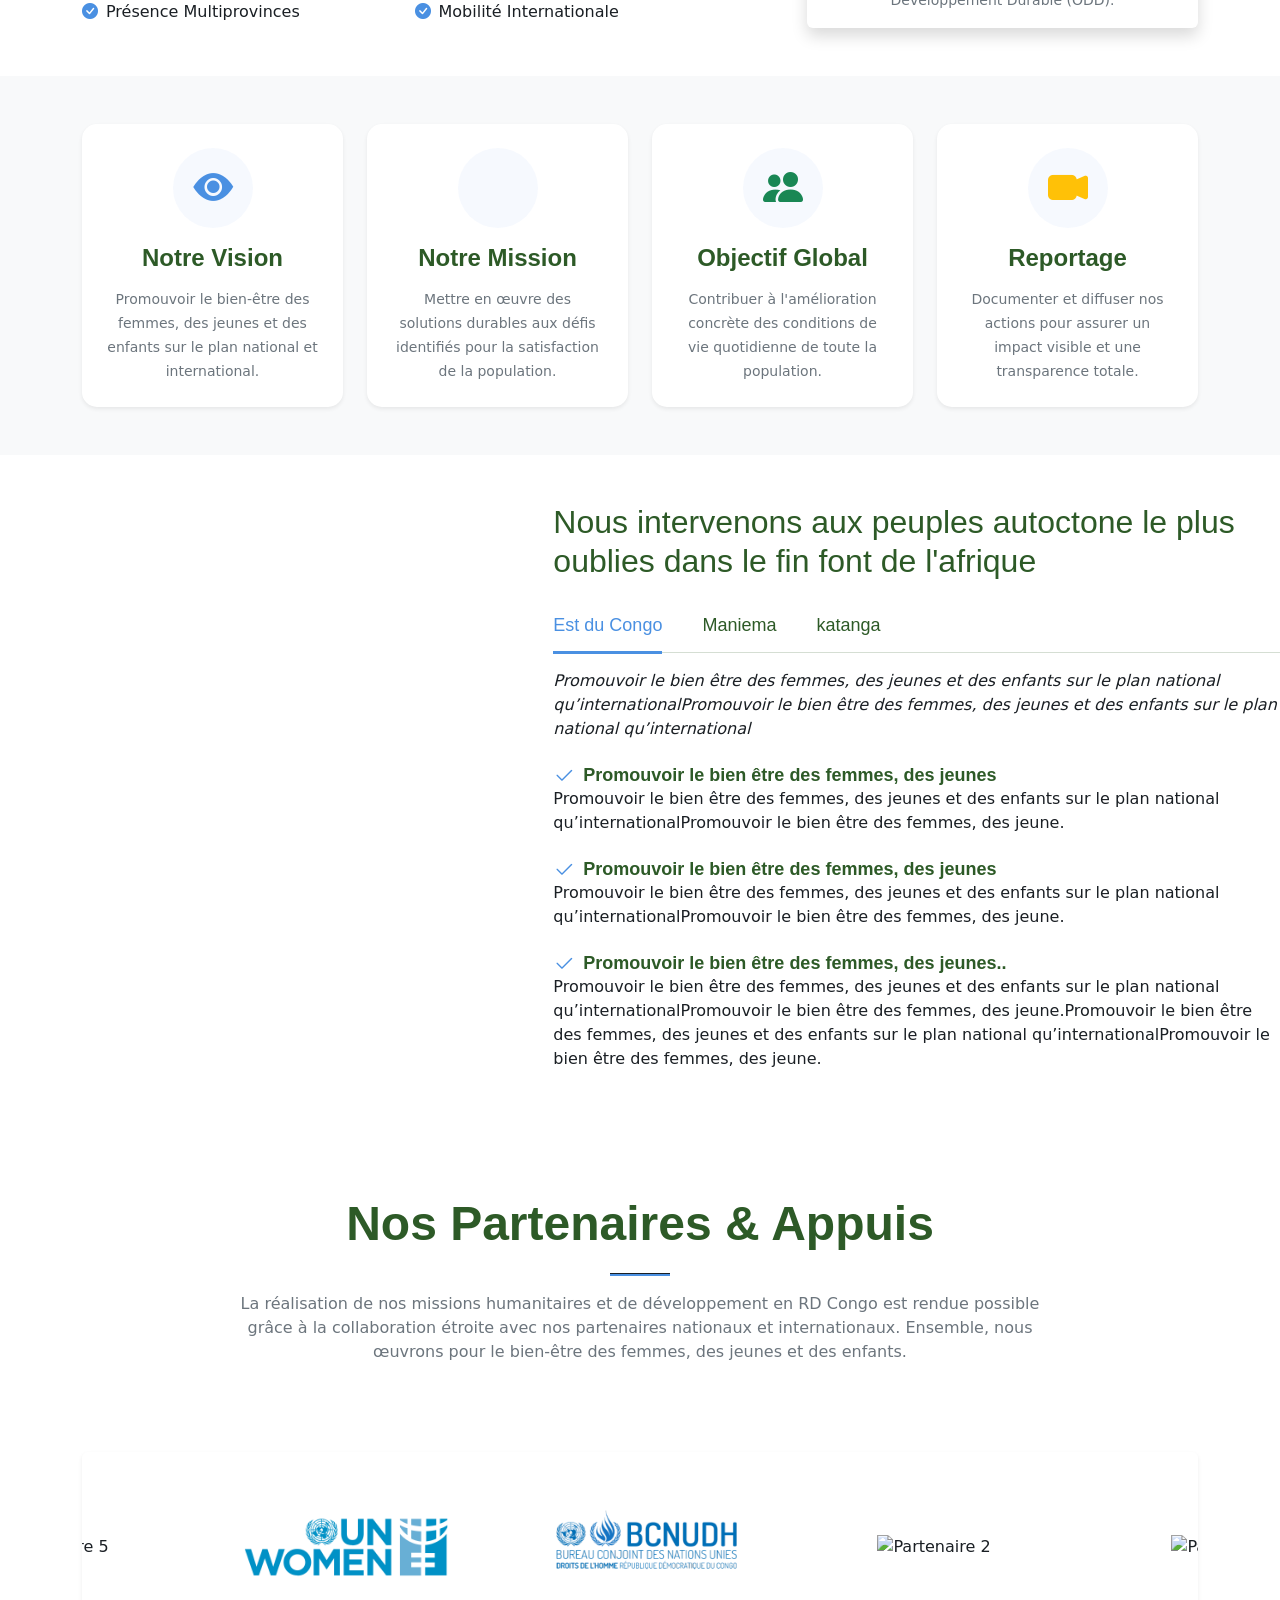
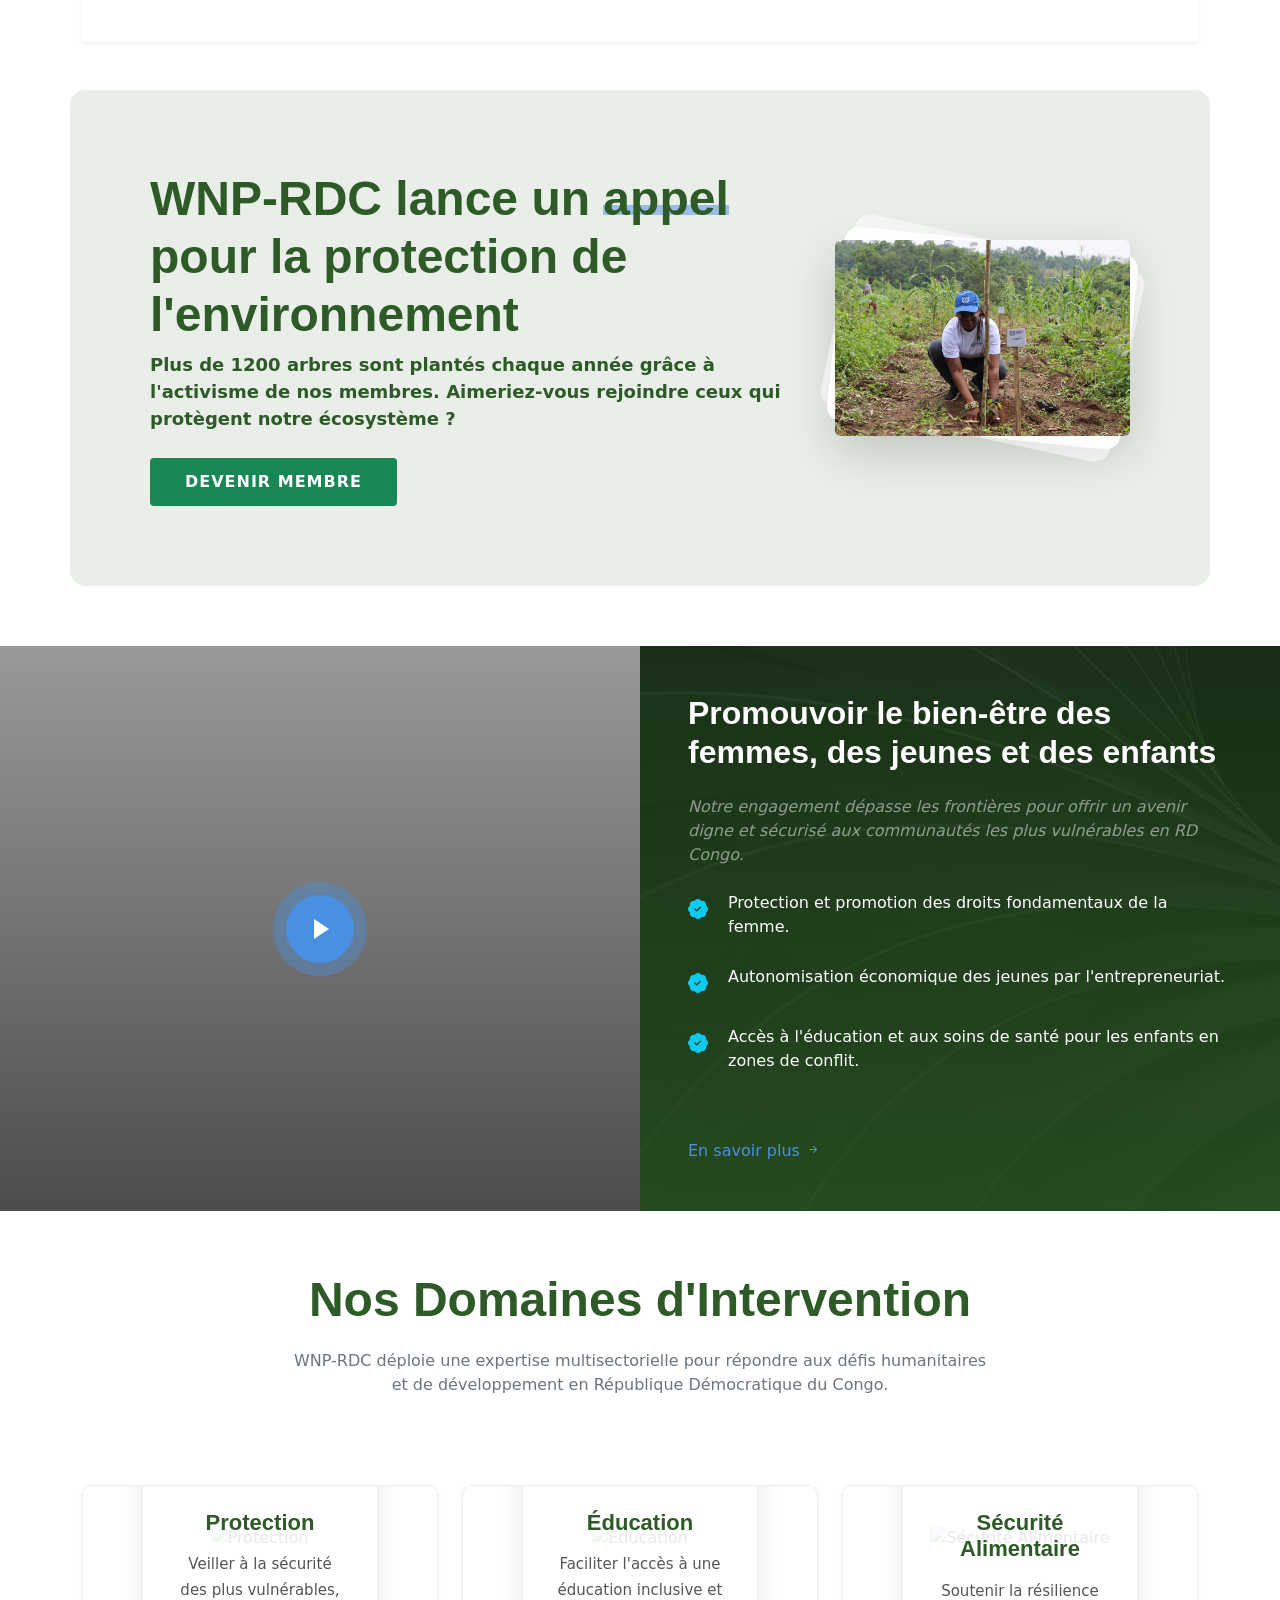
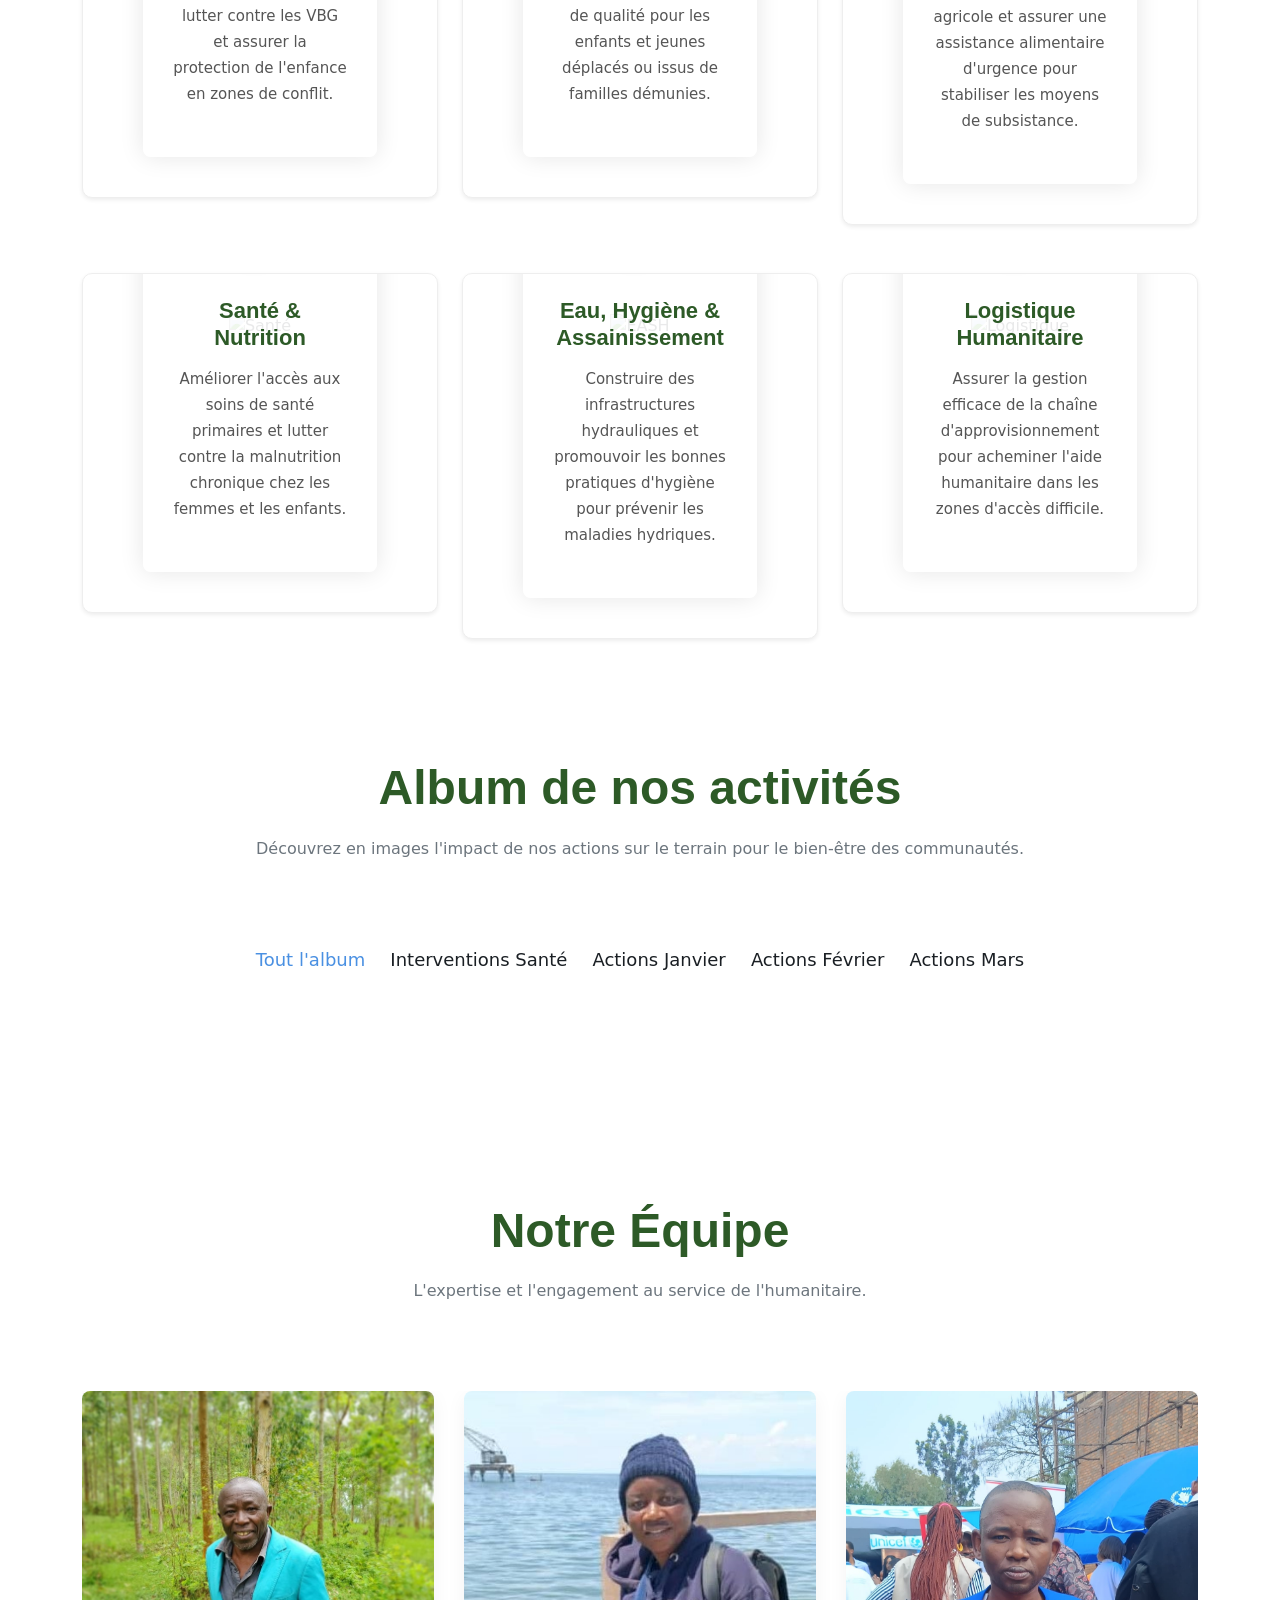
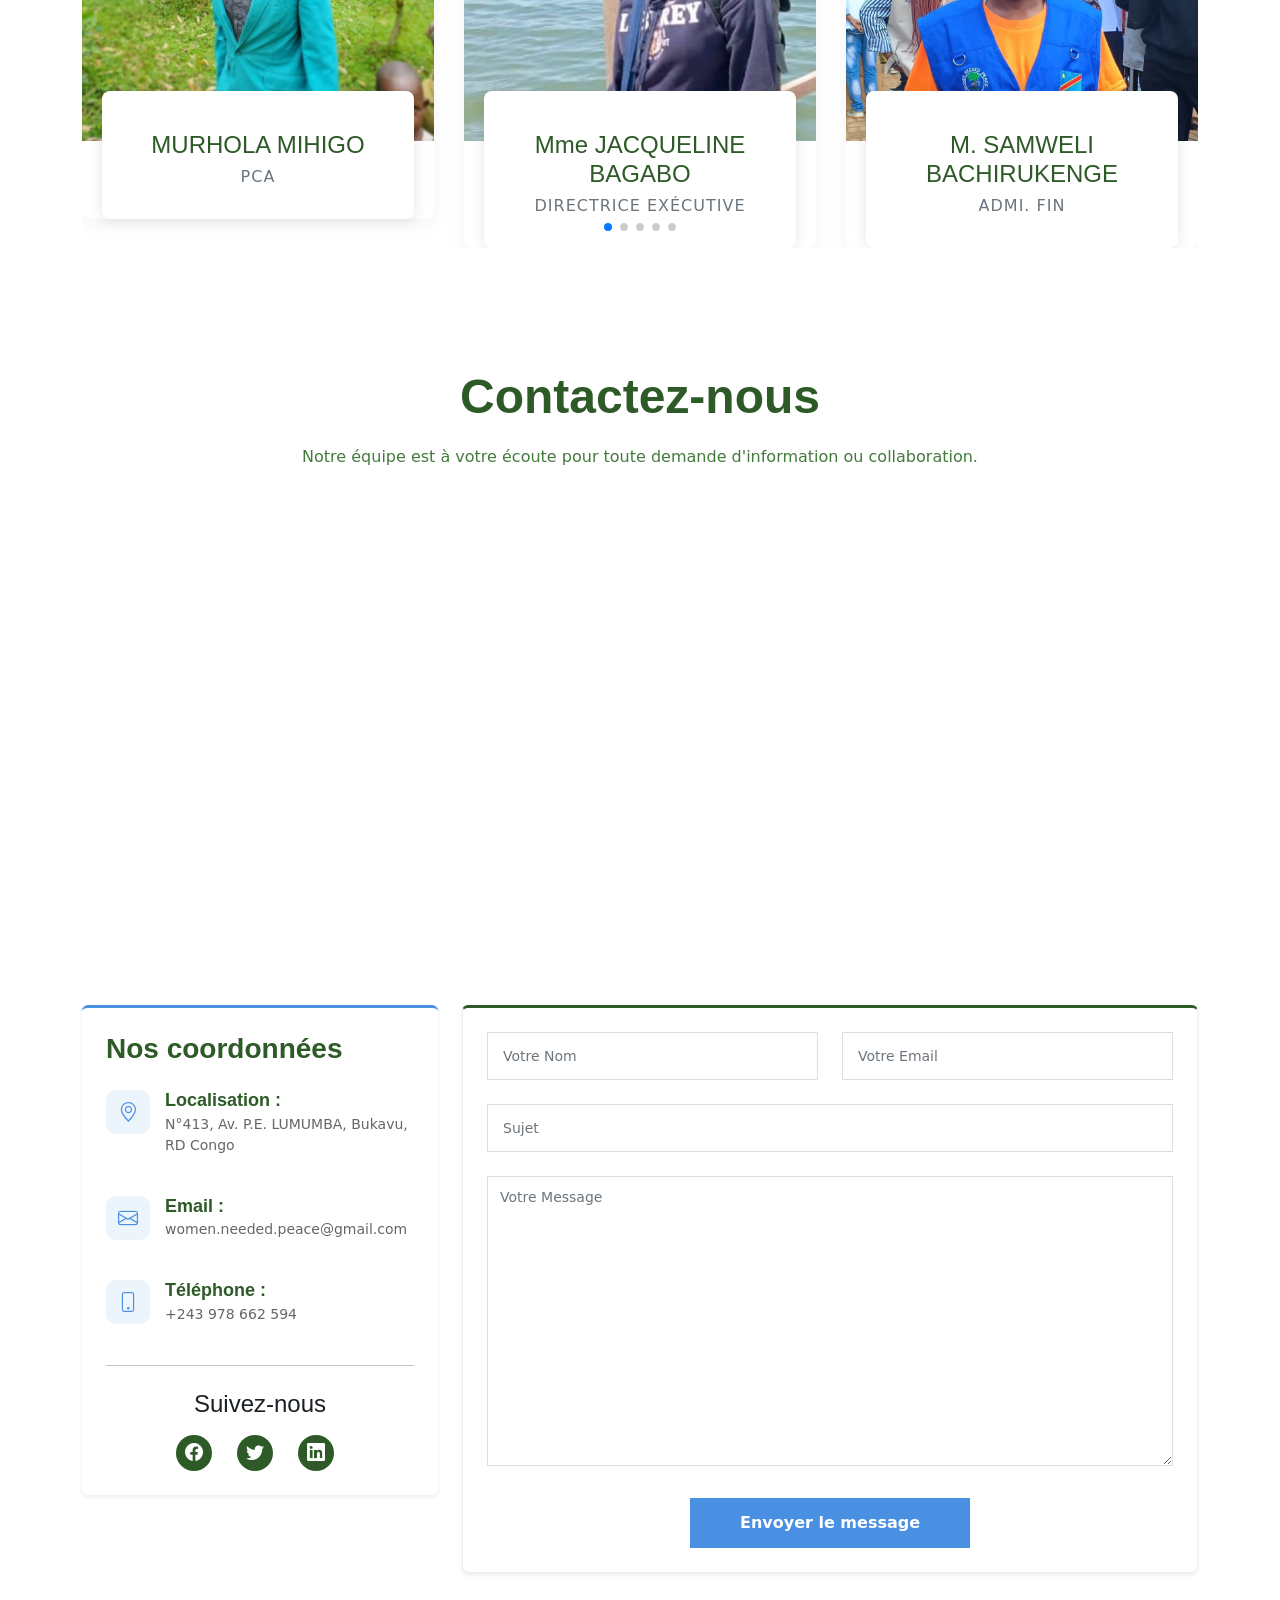
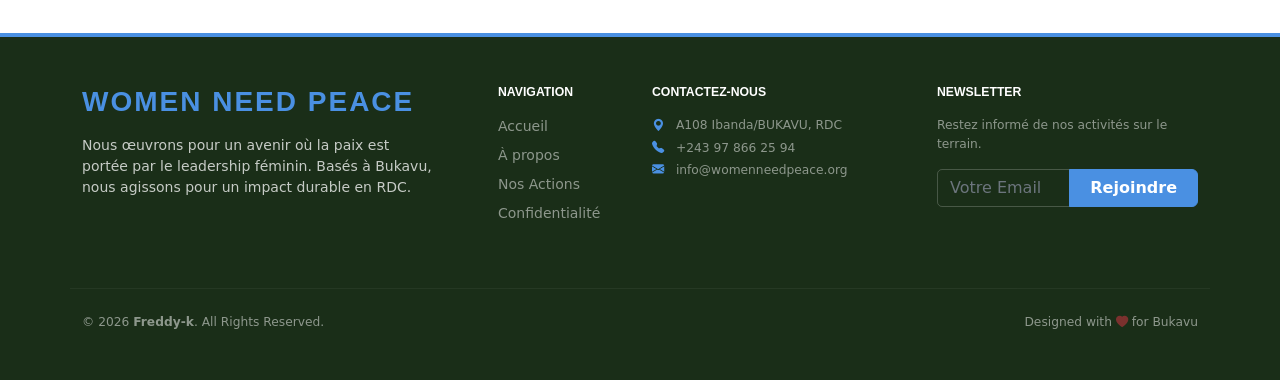
==== commit c4c9eeb6: "Correction casse extension image et chemin" ====
--- a/index.html
+++ b/index.html
@@ -98,7 +98,7 @@
       <div class="wnp-slide active">
         <div class="wnp-slide-image">
           <span class="wnp-slide-number">01 / 10</span>
-          <img src="assets/img/img/sliderimage-1.JPG" alt="Distribution de kits de dignité à Kalehe, SUD-KIVU">
+          <img src="assets/img/img/sliderimage-1.jpg" alt="Distribution de kits de dignité à Kalehe, SUD-KIVU">
         </div>
         <div class="wnp-slide-content">
           <span class="wnp-content-label">
@@ -120,7 +120,7 @@
       <div class="wnp-slide">
         <div class="wnp-slide-image">
           <span class="wnp-slide-number">02 / 10</span>
-          <img src="assets/img/img/sliderimage-2.JPG" alt="Assistance en abris d'urgence aux victimes des inondations">
+          <img src="assets/img/img/sliderimage-2.jpg" alt="Assistance en abris d'urgence aux victimes des inondations">
         </div>
         <div class="wnp-slide-content">
           <span class="wnp-content-label">
@@ -142,7 +142,7 @@
       <div class="wnp-slide">
         <div class="wnp-slide-image">
           <span class="wnp-slide-number">03 / 10</span>
-          <img src="assets/img/img/sliderimage-3.JPG" alt="Renforcement des capacités sur le VBG à Bushushu">
+          <img src="assets/img/img/sliderimage-3.jpg" alt="Renforcement des capacités sur le VBG à Bushushu">
         </div>
         <div class="wnp-slide-content">
           <span class="wnp-content-label">
@@ -164,7 +164,7 @@
       <div class="wnp-slide">
         <div class="wnp-slide-image">
           <span class="wnp-slide-number">04 / 10</span>
-          <img src="assets/img/img/sliderimage-5.JPG" alt="Sensibilisation à l'hygiène au site AMANI, Bushushu">
+          <img src="assets/img/img/sliderimage-5.jpg" alt="Sensibilisation à l'hygiène au site AMANI, Bushushu">
         </div>
         <div class="wnp-slide-content">
           <span class="wnp-content-label">
@@ -208,7 +208,7 @@
       <div class="wnp-slide">
         <div class="wnp-slide-image">
           <span class="wnp-slide-number">06 / 10</span>
-          <img src="assets/img/img/sliderimage-6.JPG" alt="Activité WNP-RDC SUD-KIVU 2023">
+          <img src="assets/img/img/sliderimage-6.jpg" alt="Activité WNP-RDC SUD-KIVU 2023">
         </div>
         <div class="wnp-slide-content">
           <span class="wnp-content-label">
@@ -230,7 +230,7 @@
       <div class="wnp-slide">
         <div class="wnp-slide-image">
           <span class="wnp-slide-number">07 / 10</span>
-          <img src="assets/img/img/sliderimage-7.JPG" alt="Activité WNP-RDC SUD-KIVU 2023">
+          <img src="assets/img/img/sliderimage-7.jpg" alt="Activité WNP-RDC SUD-KIVU 2023">
         </div>
         <div class="wnp-slide-content">
           <span class="wnp-content-label">
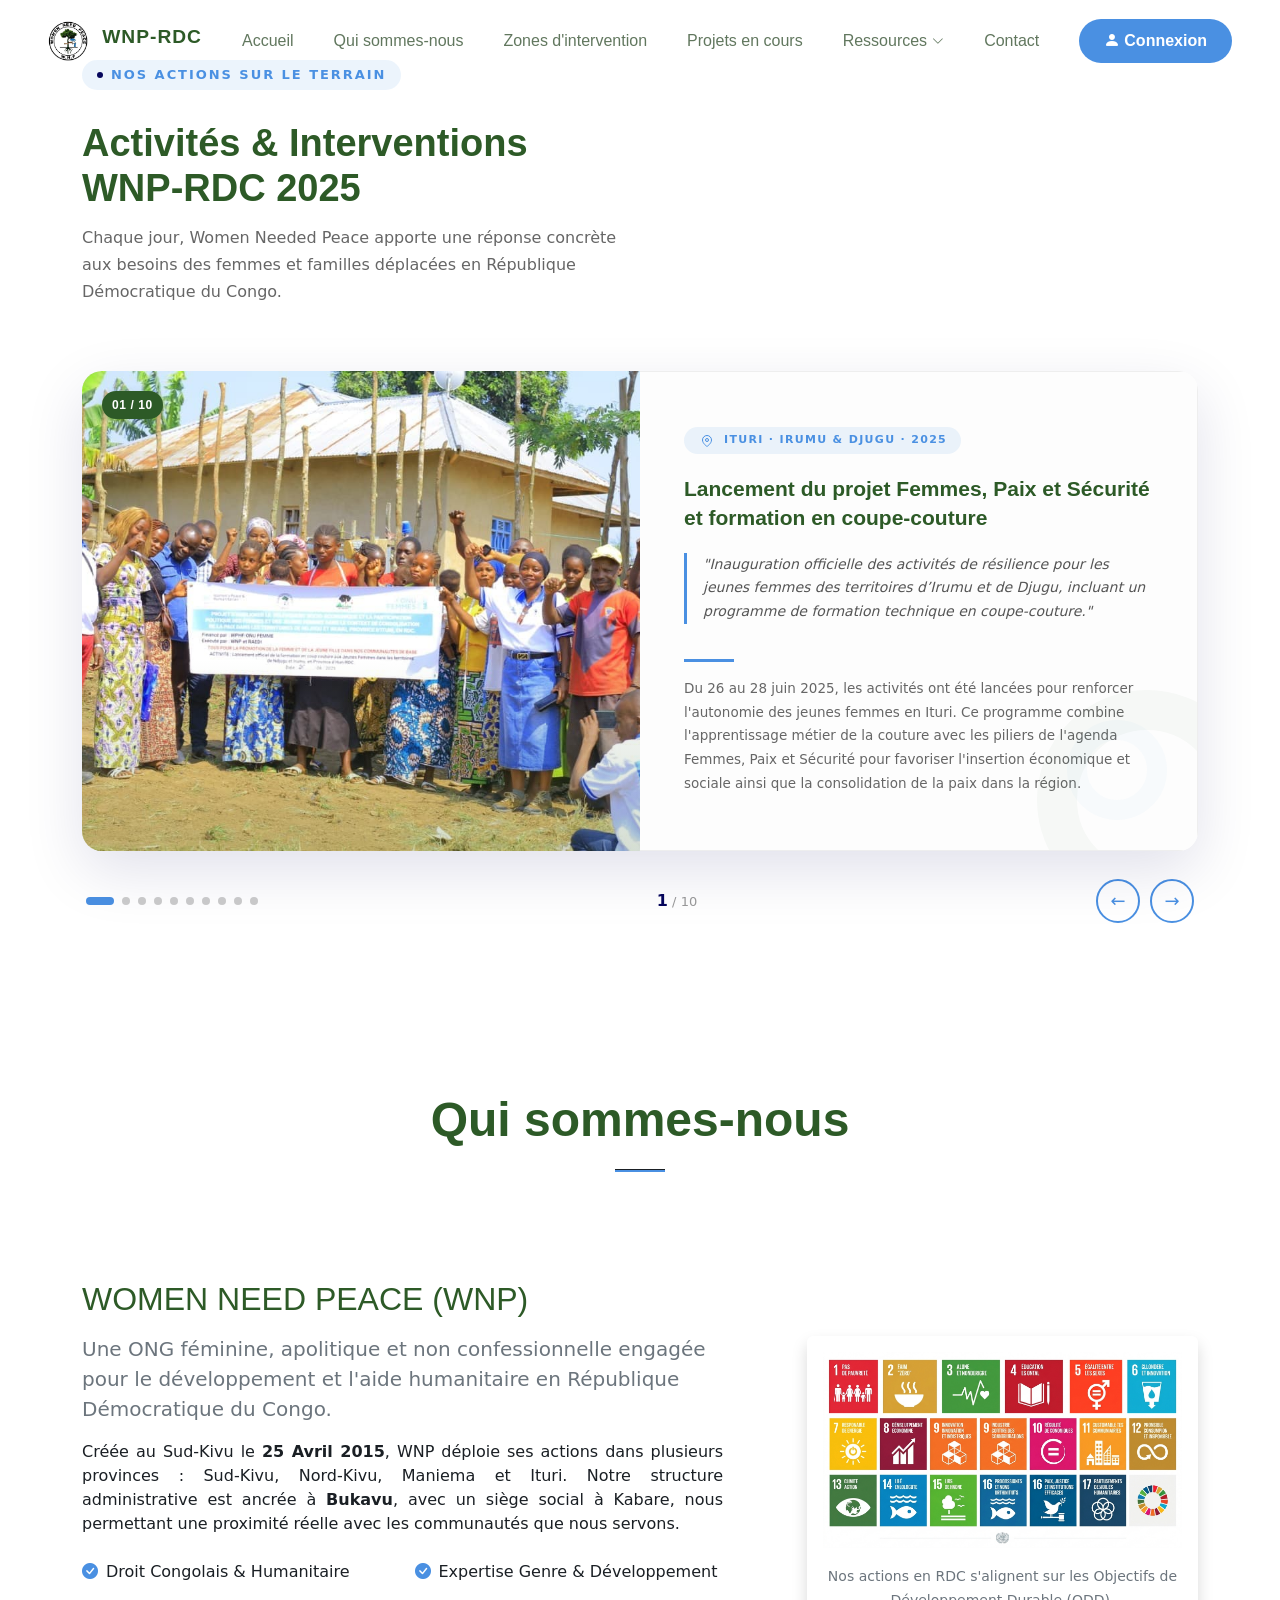
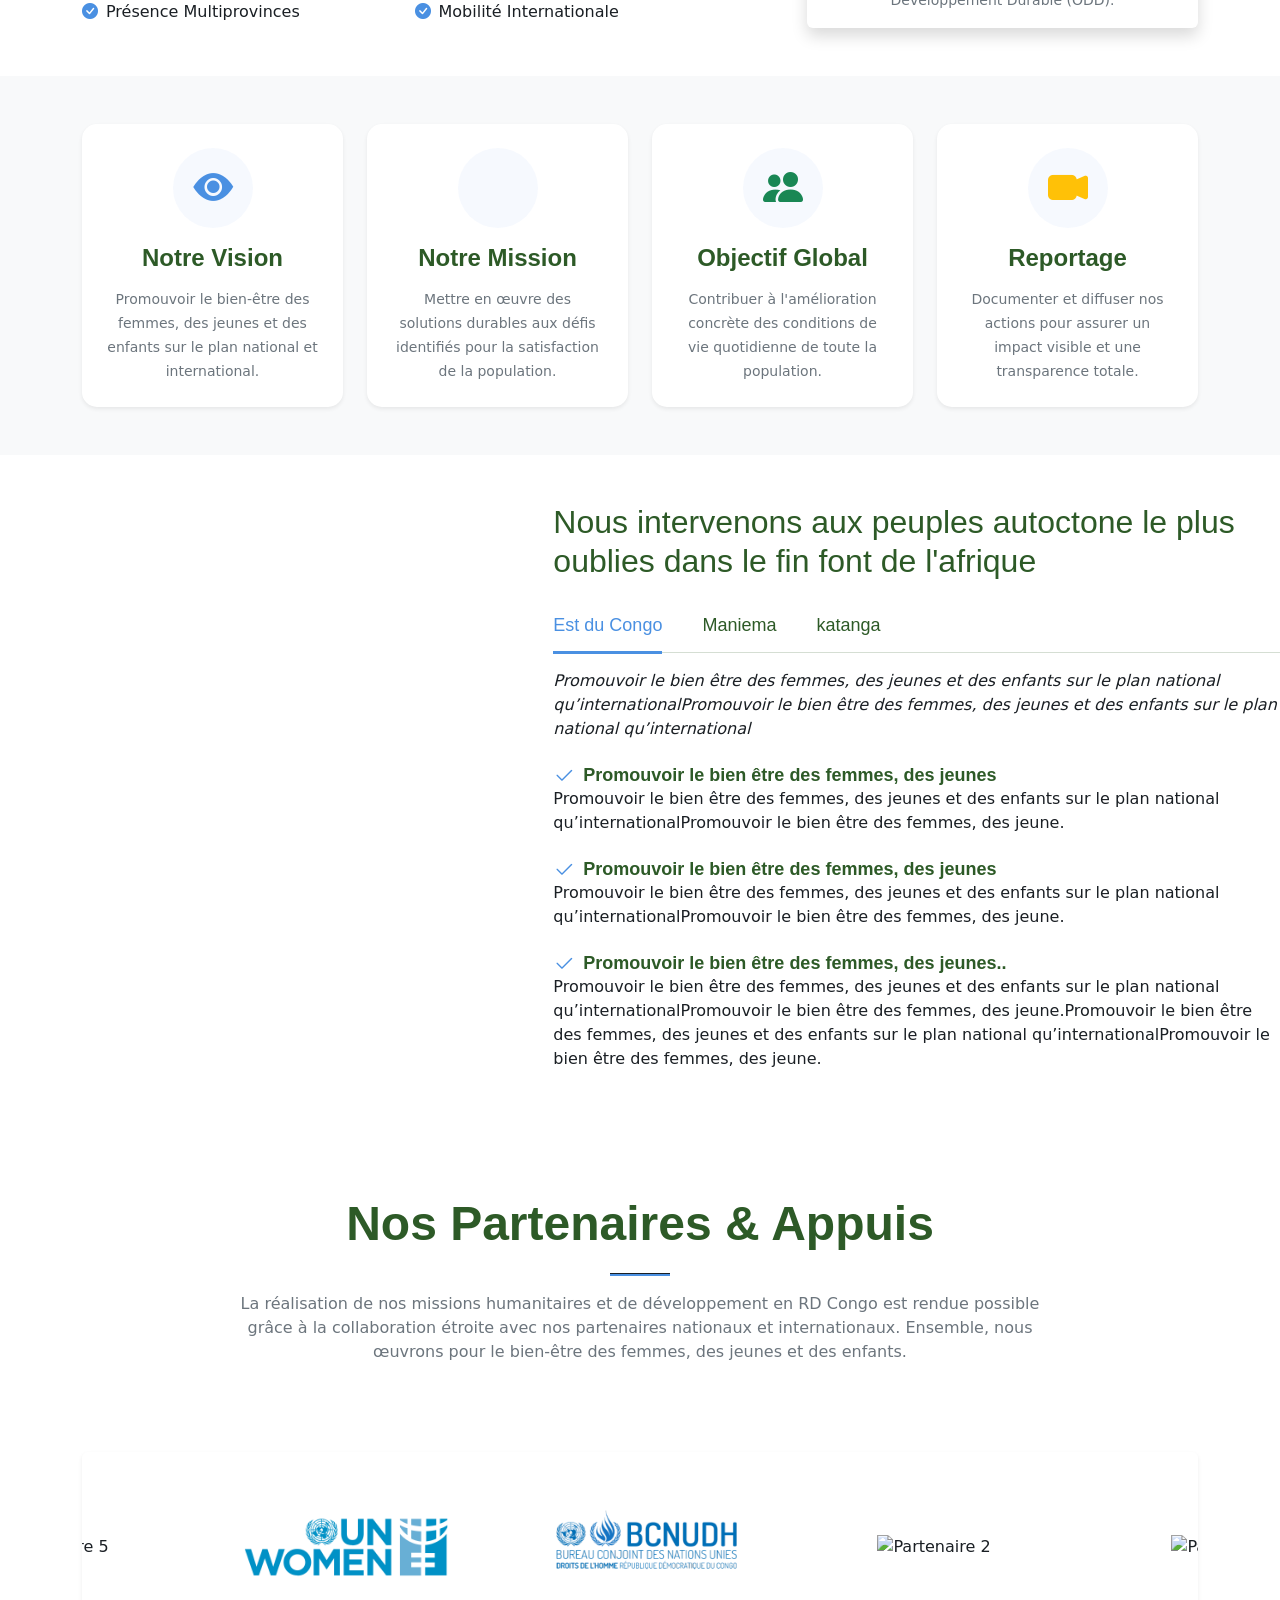
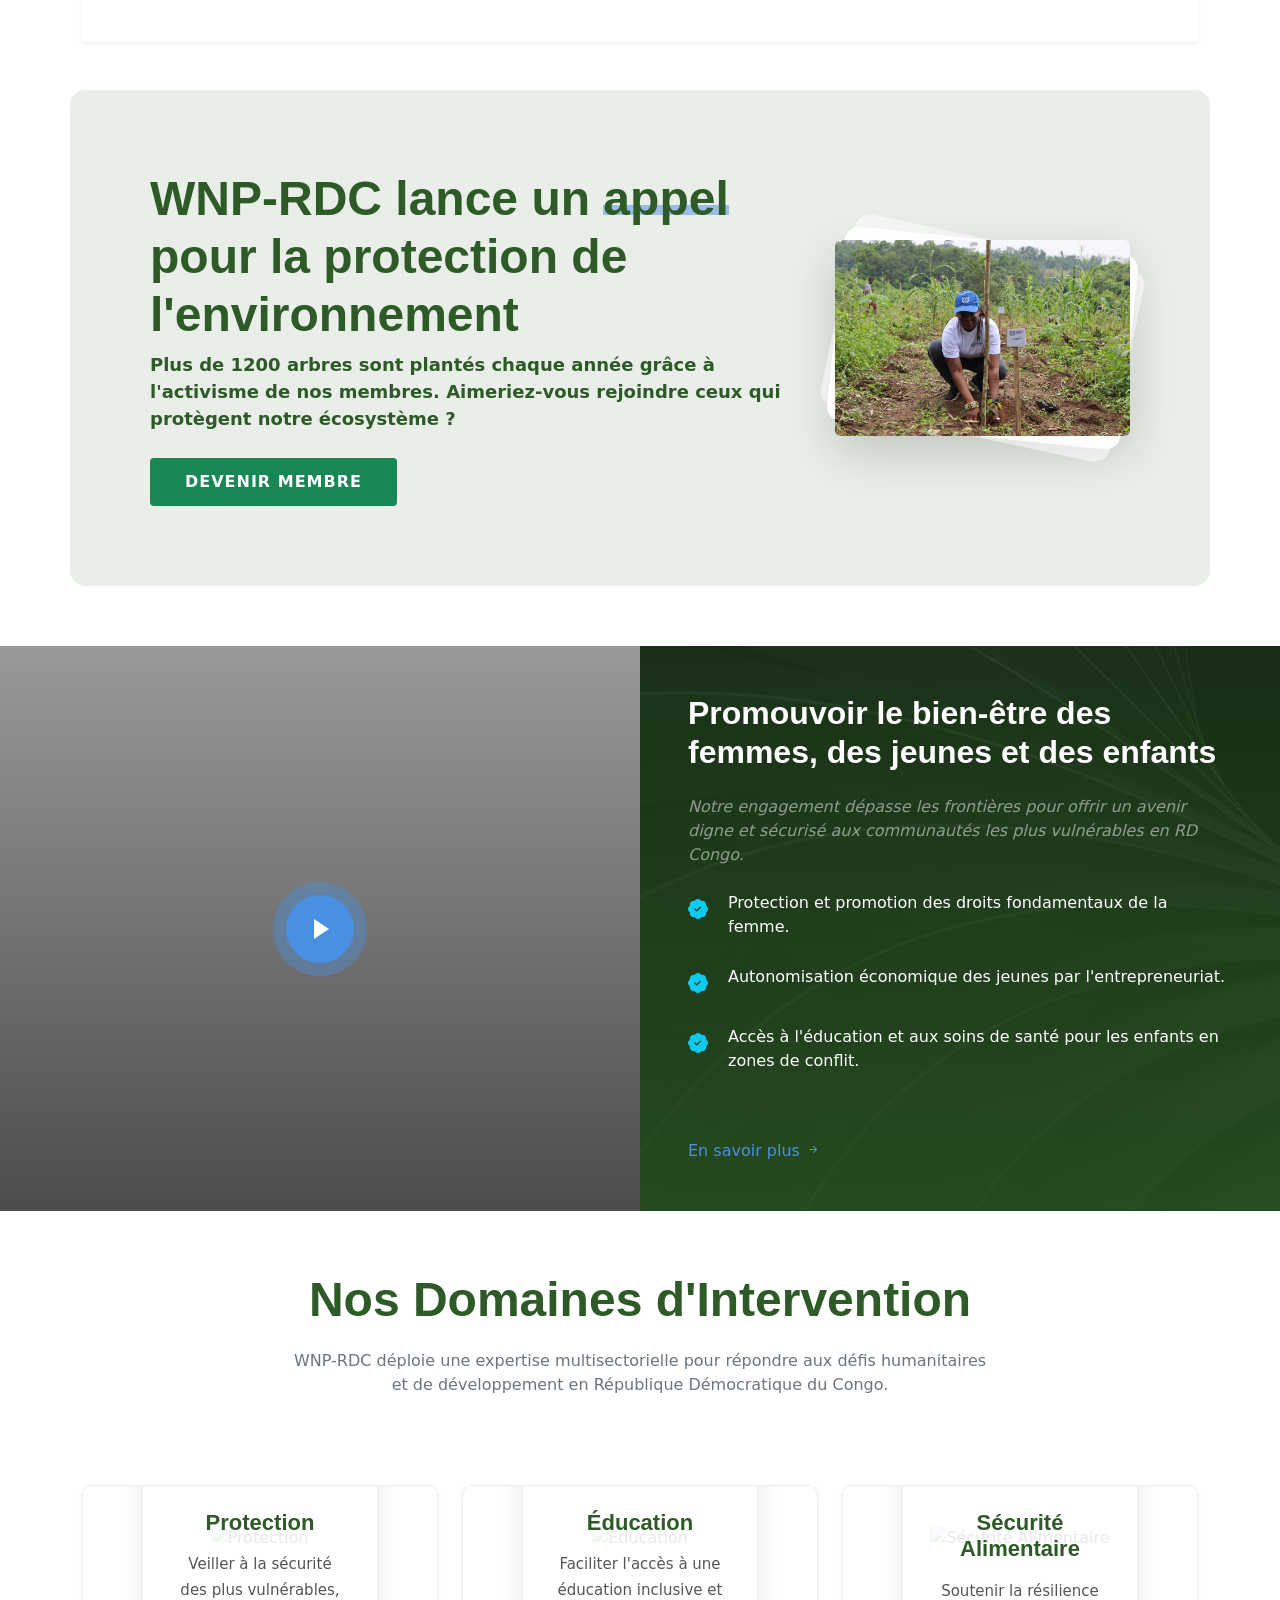
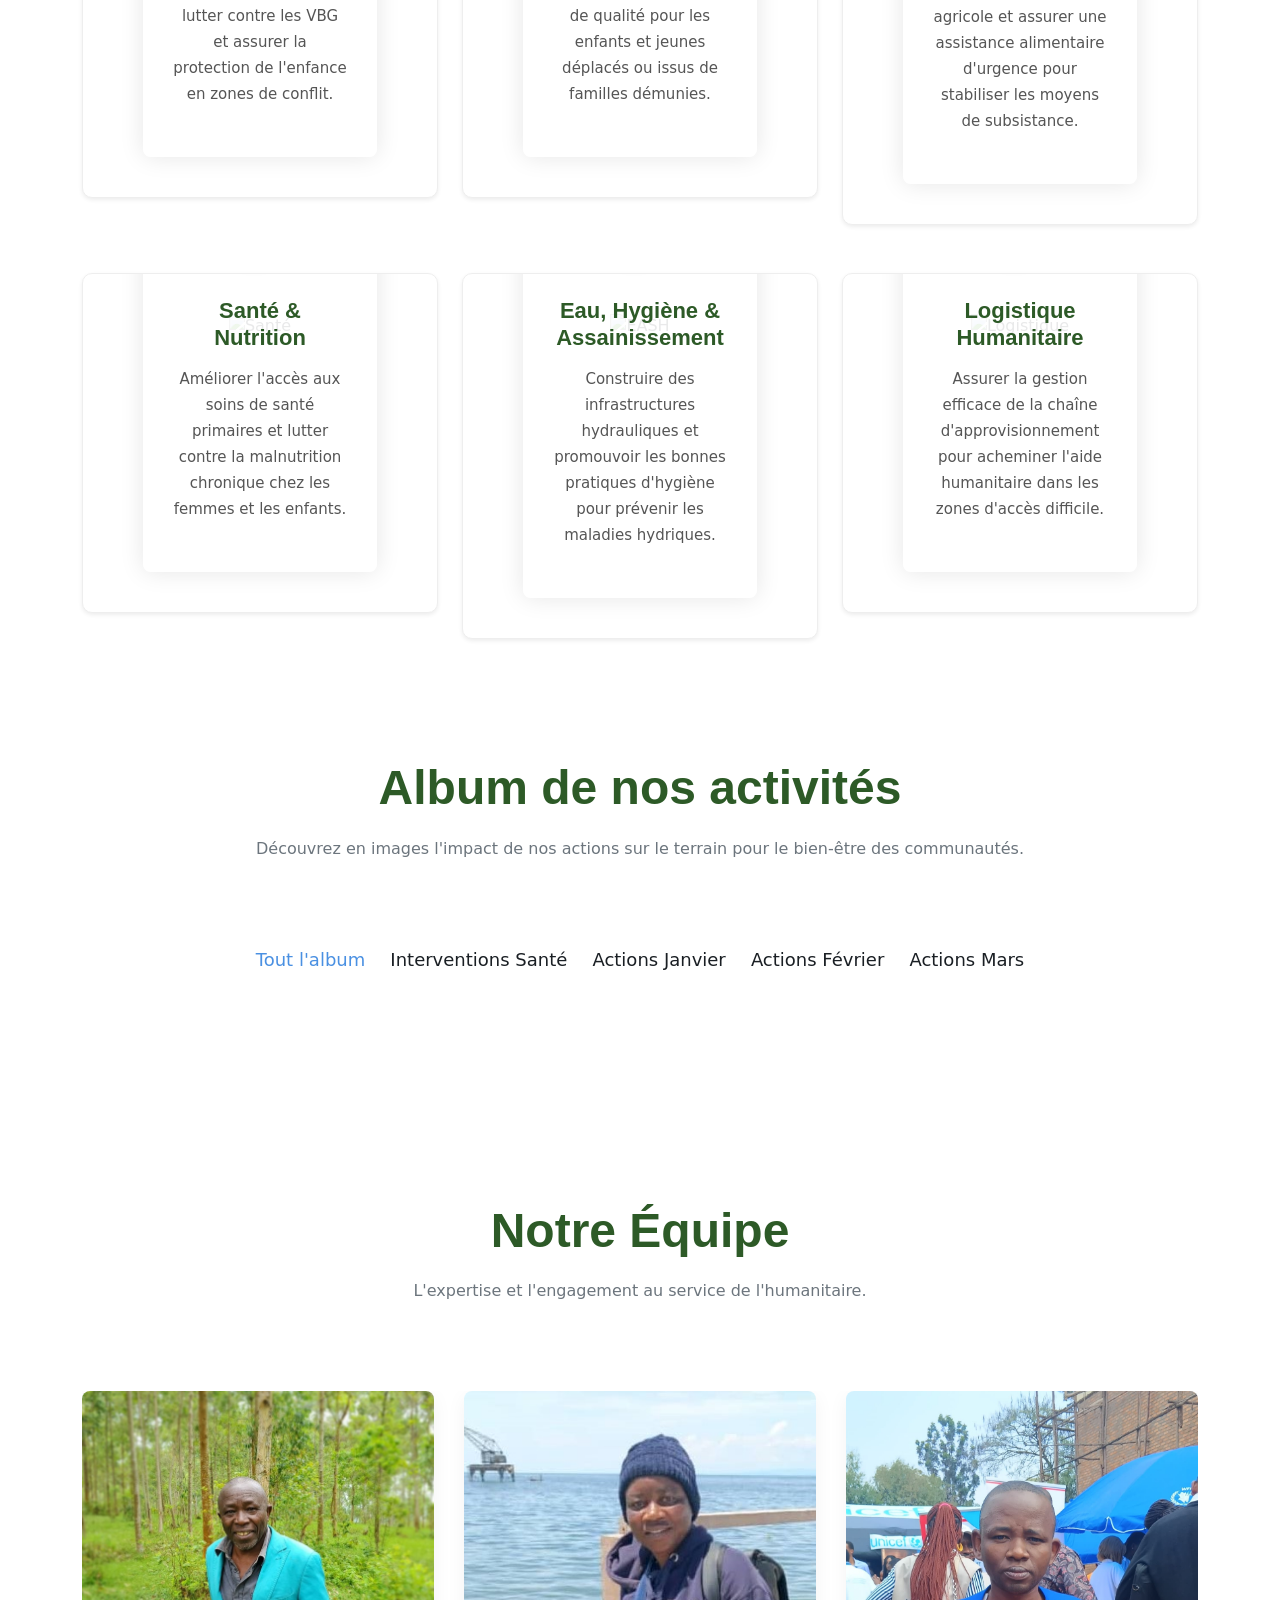
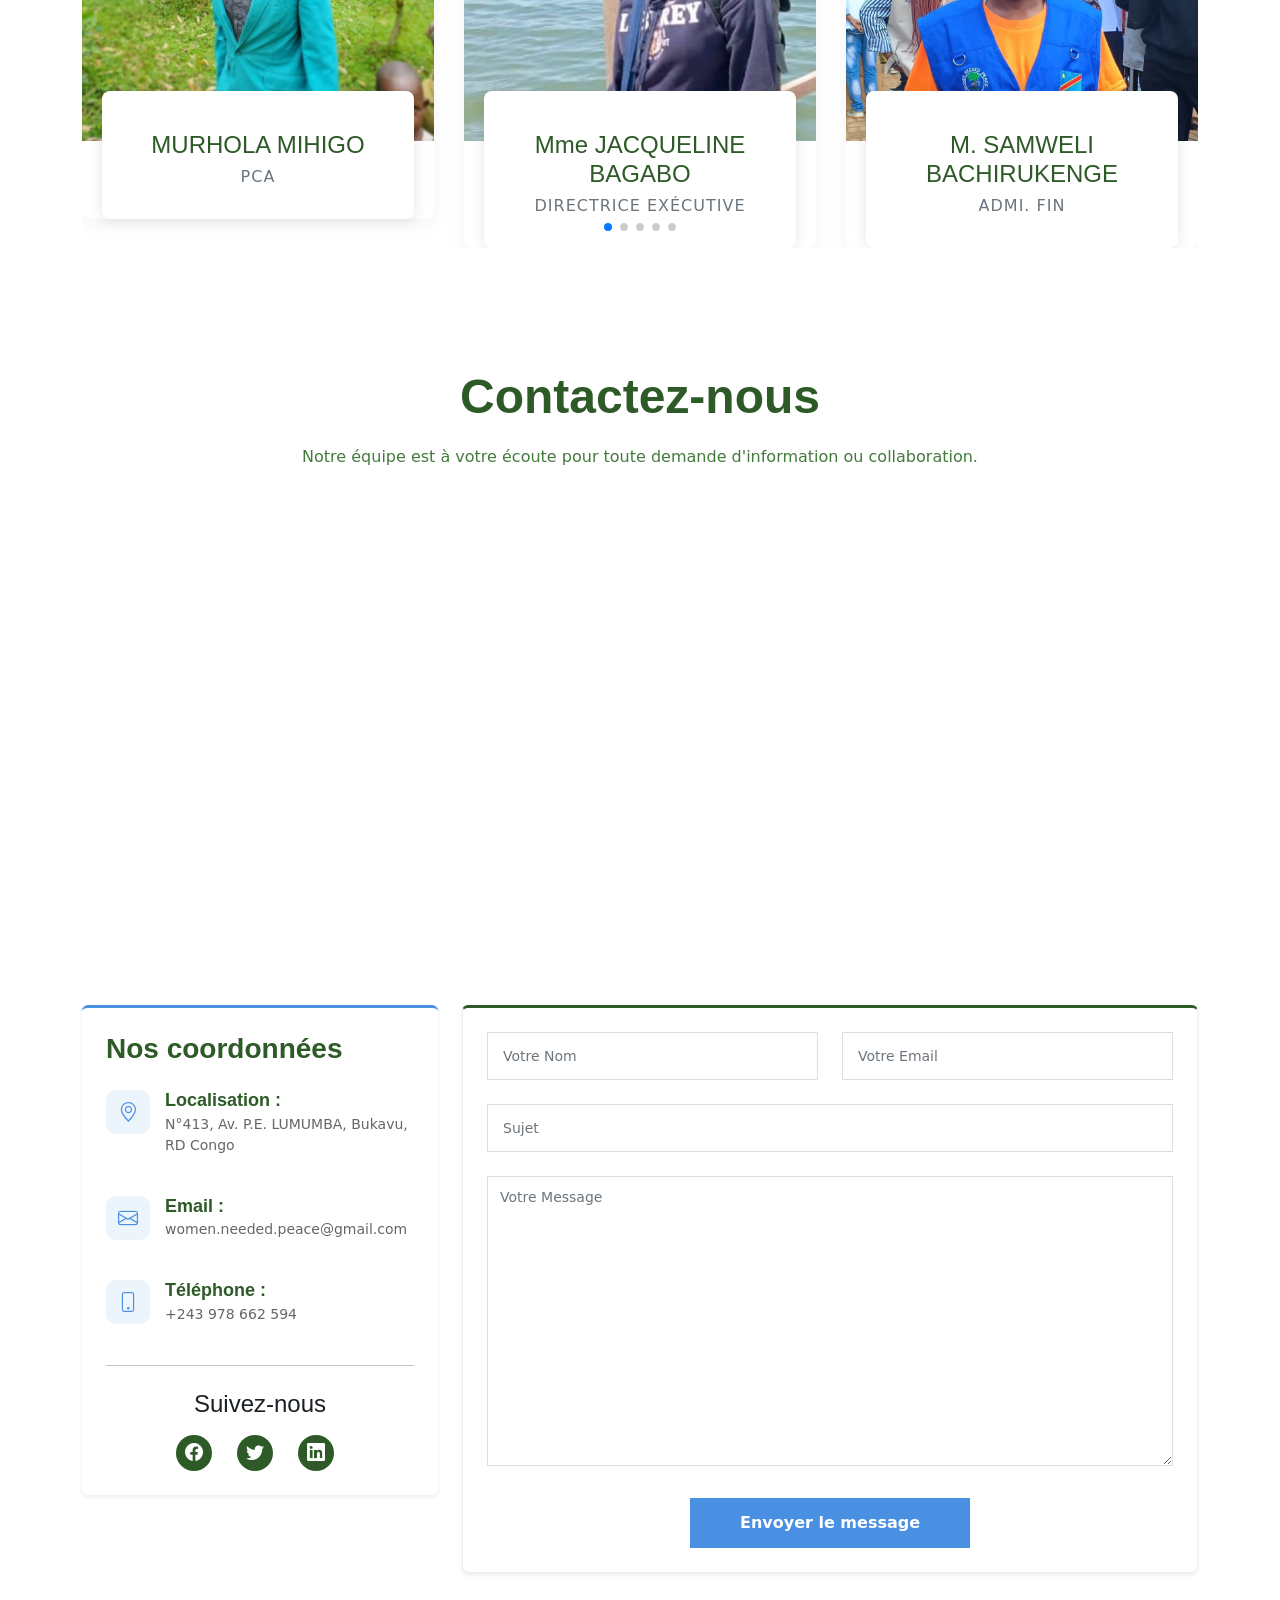
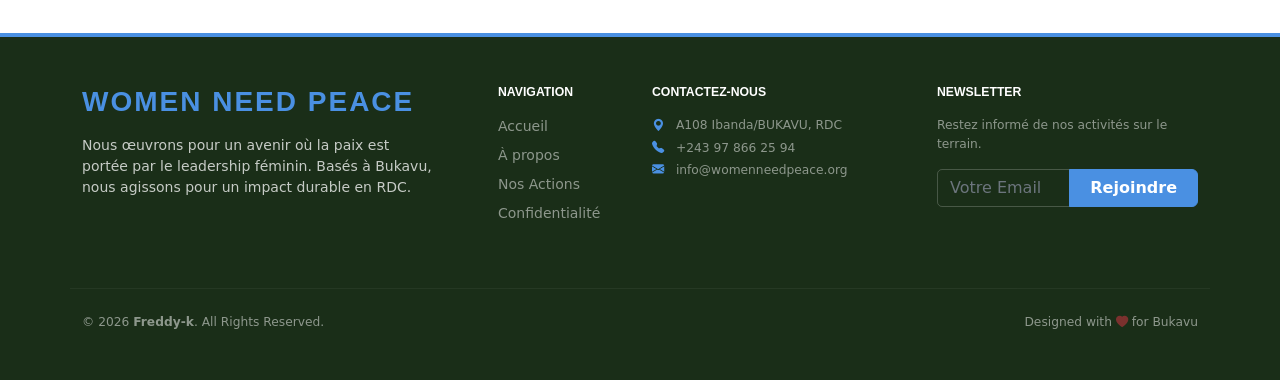
==== commit a4099eff: "Correction casse extension image et chemin" ====
--- a/index.html
+++ b/index.html
@@ -98,7 +98,7 @@
       <div class="wnp-slide active">
         <div class="wnp-slide-image">
           <span class="wnp-slide-number">01 / 10</span>
-          <img src="assets/img/img/sliderimage-1.jpg" alt="Distribution de kits de dignité à Kalehe, SUD-KIVU">
+          <img src="assets/img/img/sliderimage-1.JPG" alt="Distribution de kits de dignité à Kalehe, SUD-KIVU">
         </div>
         <div class="wnp-slide-content">
           <span class="wnp-content-label">
@@ -120,7 +120,7 @@
       <div class="wnp-slide">
         <div class="wnp-slide-image">
           <span class="wnp-slide-number">02 / 10</span>
-          <img src="assets/img/img/sliderimage-2.jpg" alt="Assistance en abris d'urgence aux victimes des inondations">
+          <img src="assets/img/img/sliderimage-2.JPG" alt="Assistance en abris d'urgence aux victimes des inondations">
         </div>
         <div class="wnp-slide-content">
           <span class="wnp-content-label">
@@ -186,7 +186,7 @@
       <div class="wnp-slide">
         <div class="wnp-slide-image">
           <span class="wnp-slide-number">05 / 10</span>
-          <img src="assets/img/img/sliderimage-6.jpg" alt="Activité WNP-RDC SUD-KIVU 2023">
+          <img src="assets/img/img/sliderimage-6.JPG" alt="Activité WNP-RDC SUD-KIVU 2023">
         </div>
         <div class="wnp-slide-content">
           <span class="wnp-content-label">
@@ -208,7 +208,7 @@
       <div class="wnp-slide">
         <div class="wnp-slide-image">
           <span class="wnp-slide-number">06 / 10</span>
-          <img src="assets/img/img/sliderimage-6.jpg" alt="Activité WNP-RDC SUD-KIVU 2023">
+          <img src="assets/img/img/sliderimage-6.JPG" alt="Activité WNP-RDC SUD-KIVU 2023">
         </div>
         <div class="wnp-slide-content">
           <span class="wnp-content-label">
@@ -230,7 +230,7 @@
       <div class="wnp-slide">
         <div class="wnp-slide-image">
           <span class="wnp-slide-number">07 / 10</span>
-          <img src="assets/img/img/sliderimage-7.jpg" alt="Activité WNP-RDC SUD-KIVU 2023">
+          <img src="assets/img/img/sliderimage-7.JPG" alt="Activité WNP-RDC SUD-KIVU 2023">
         </div>
         <div class="wnp-slide-content">
           <span class="wnp-content-label">
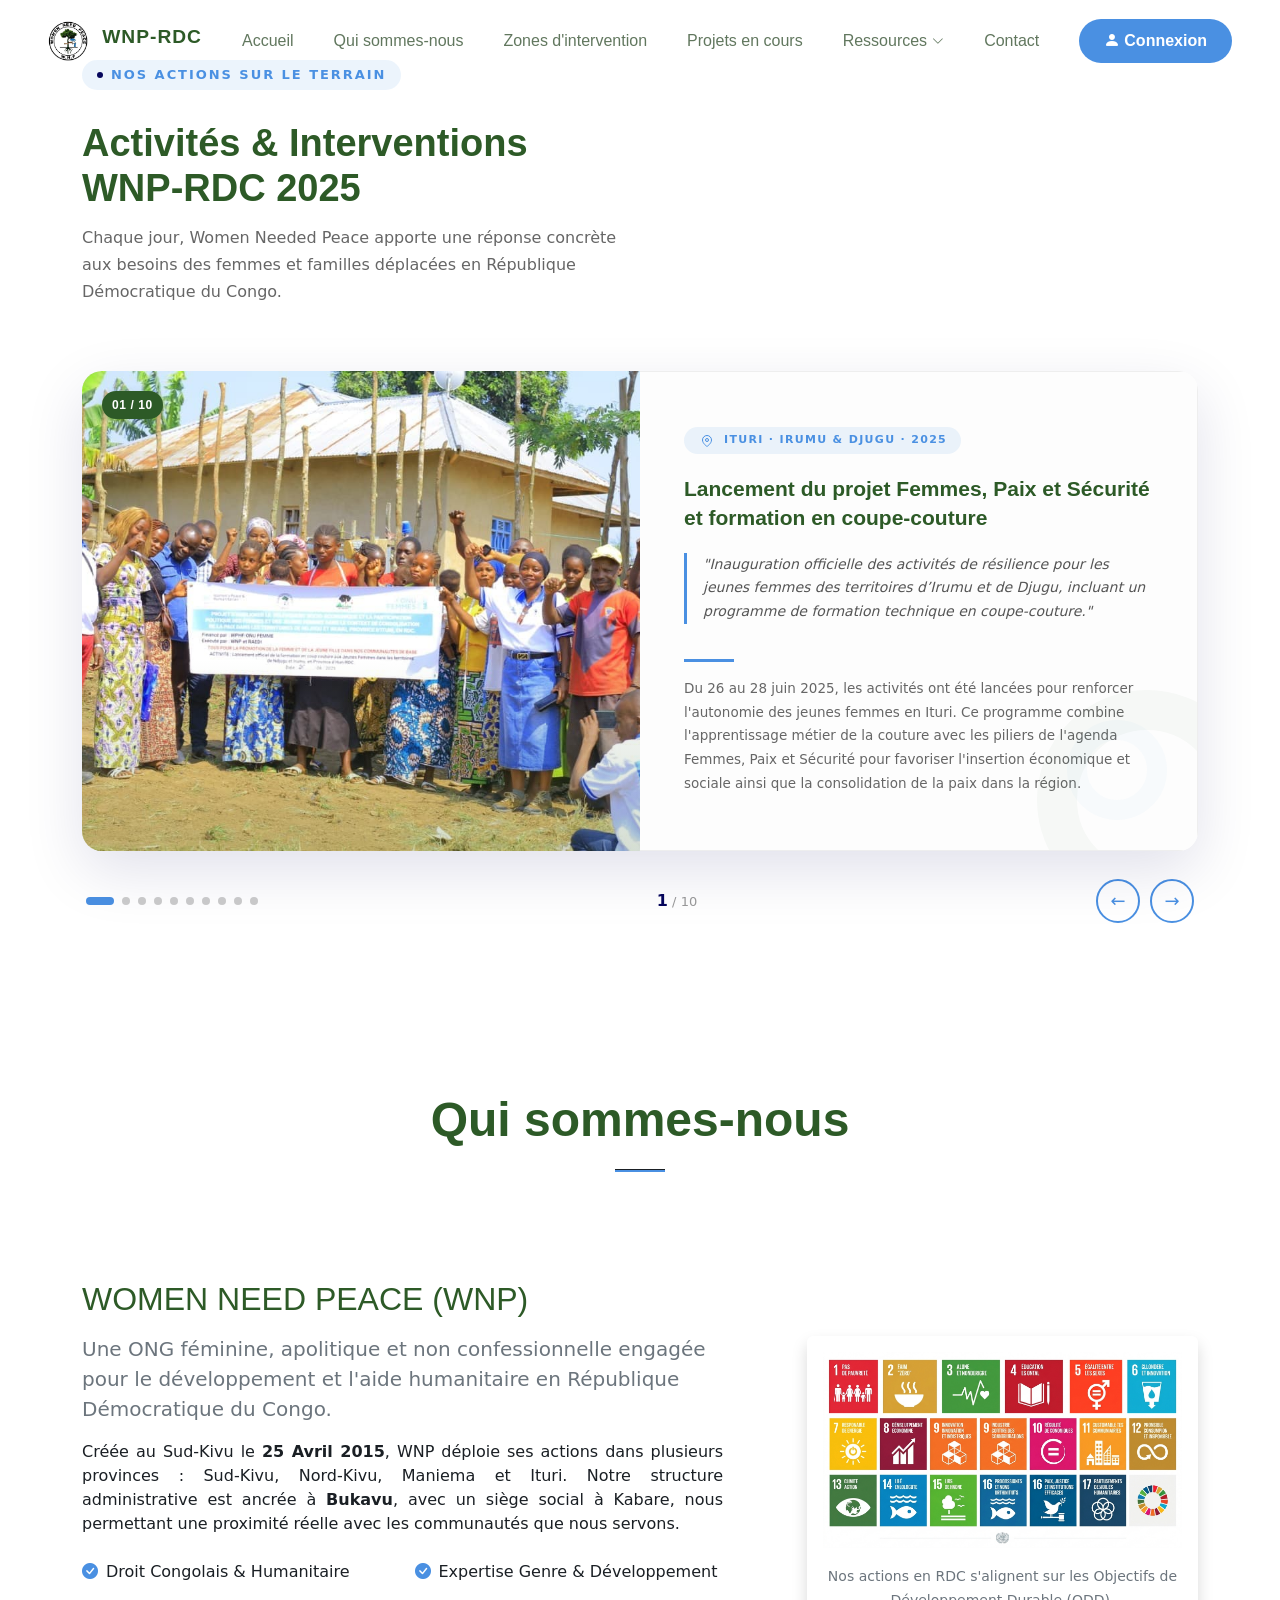
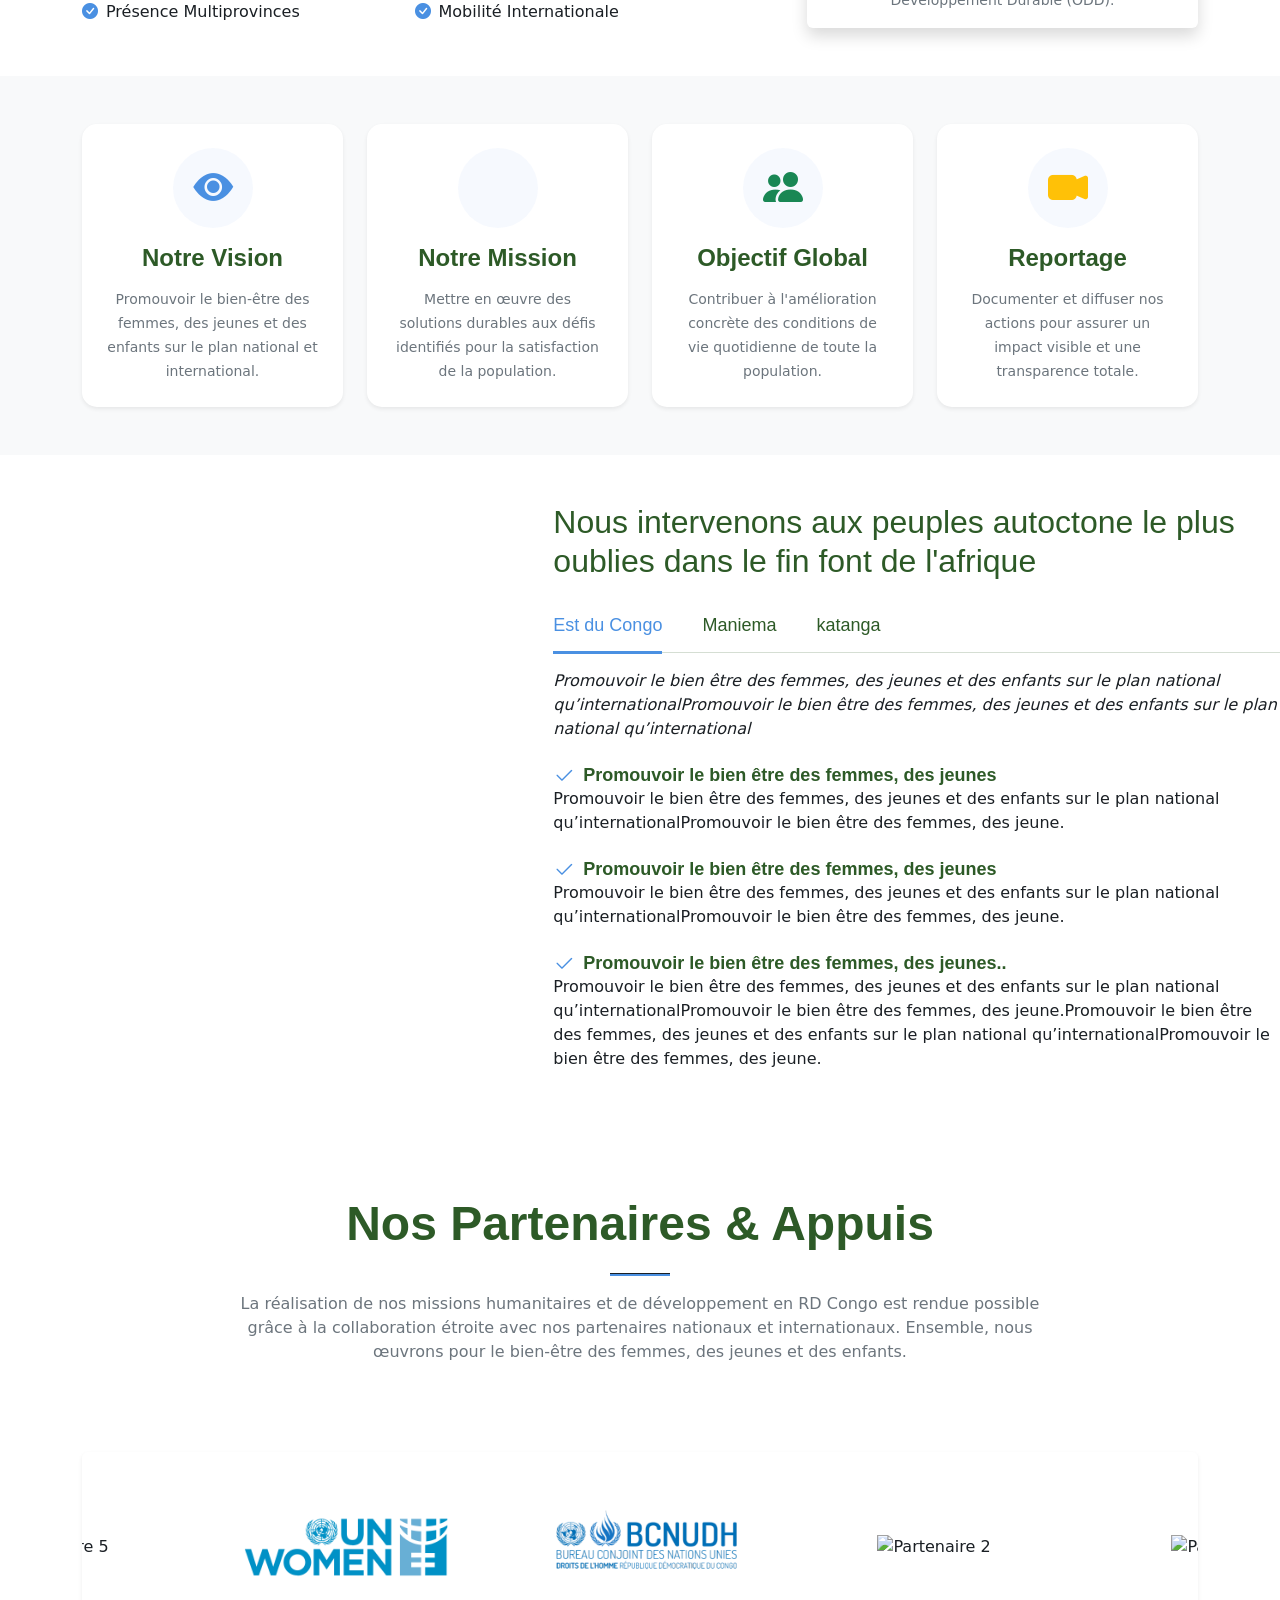
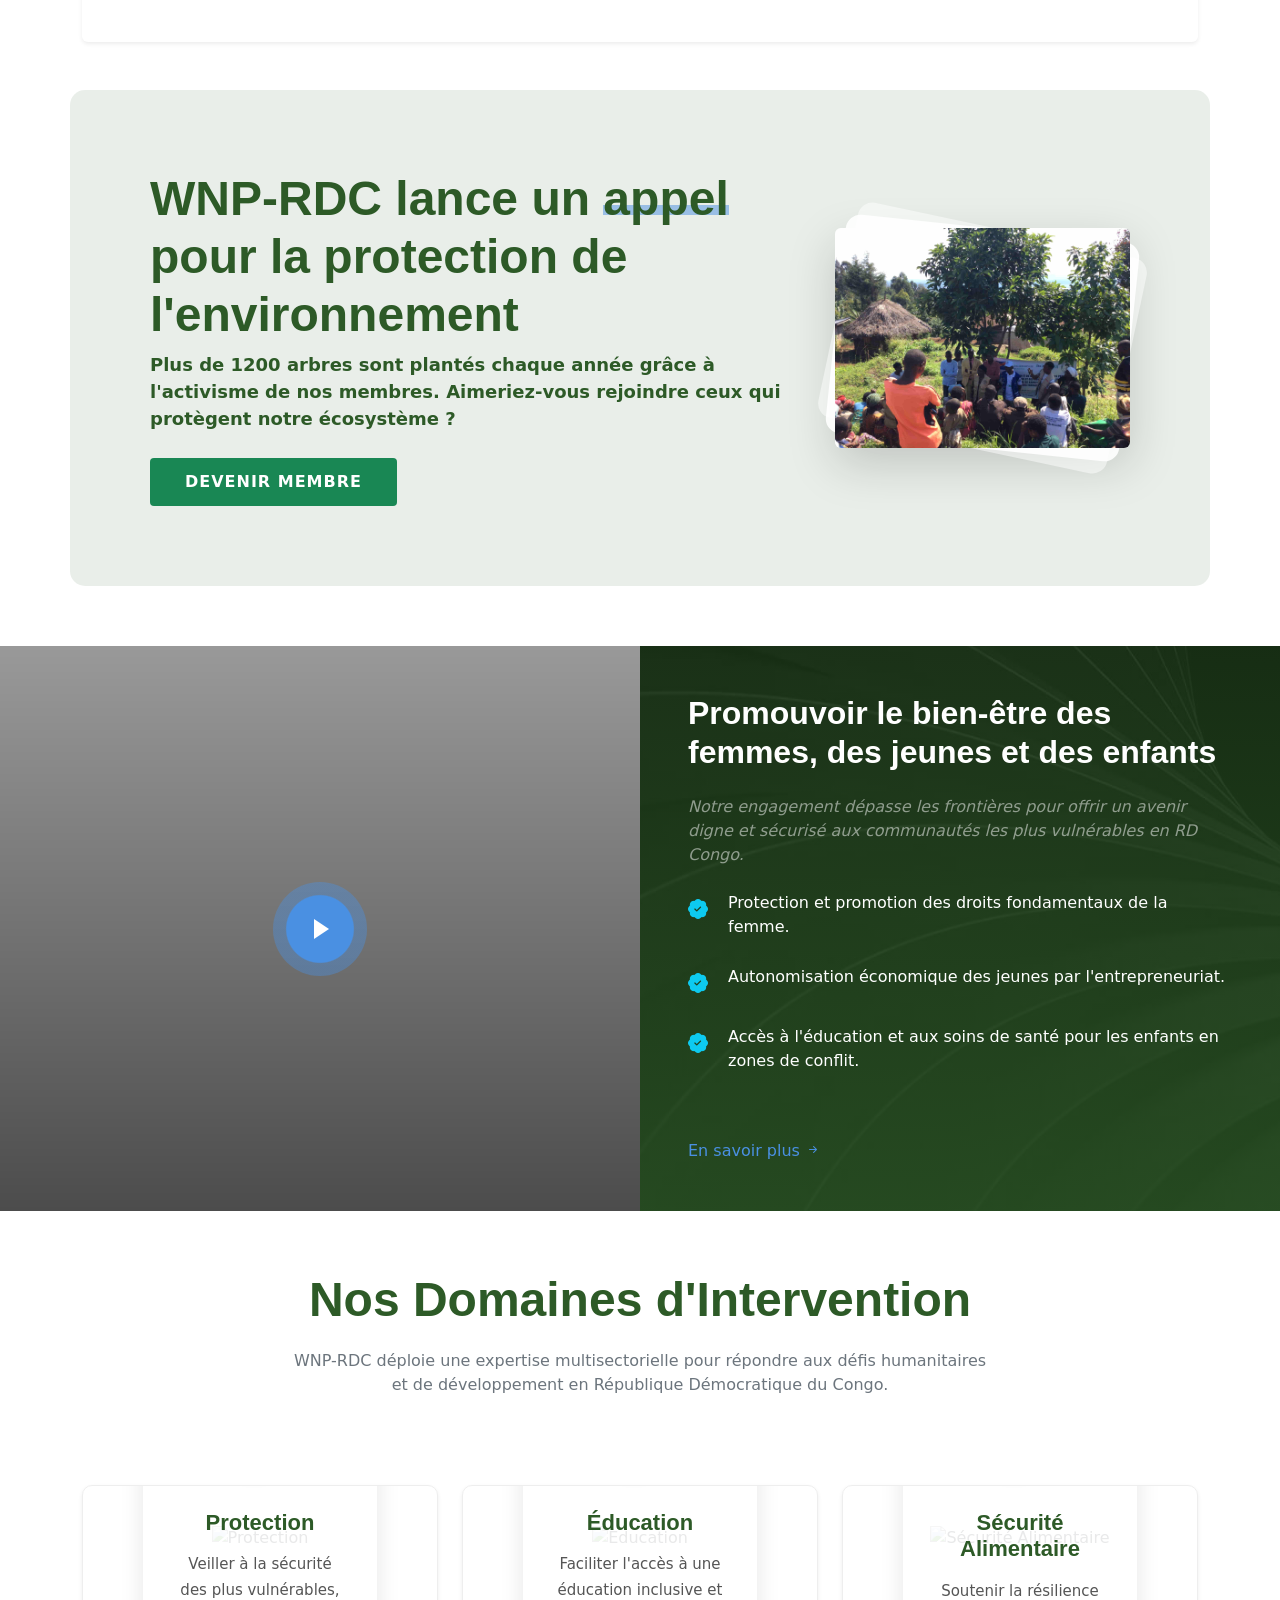
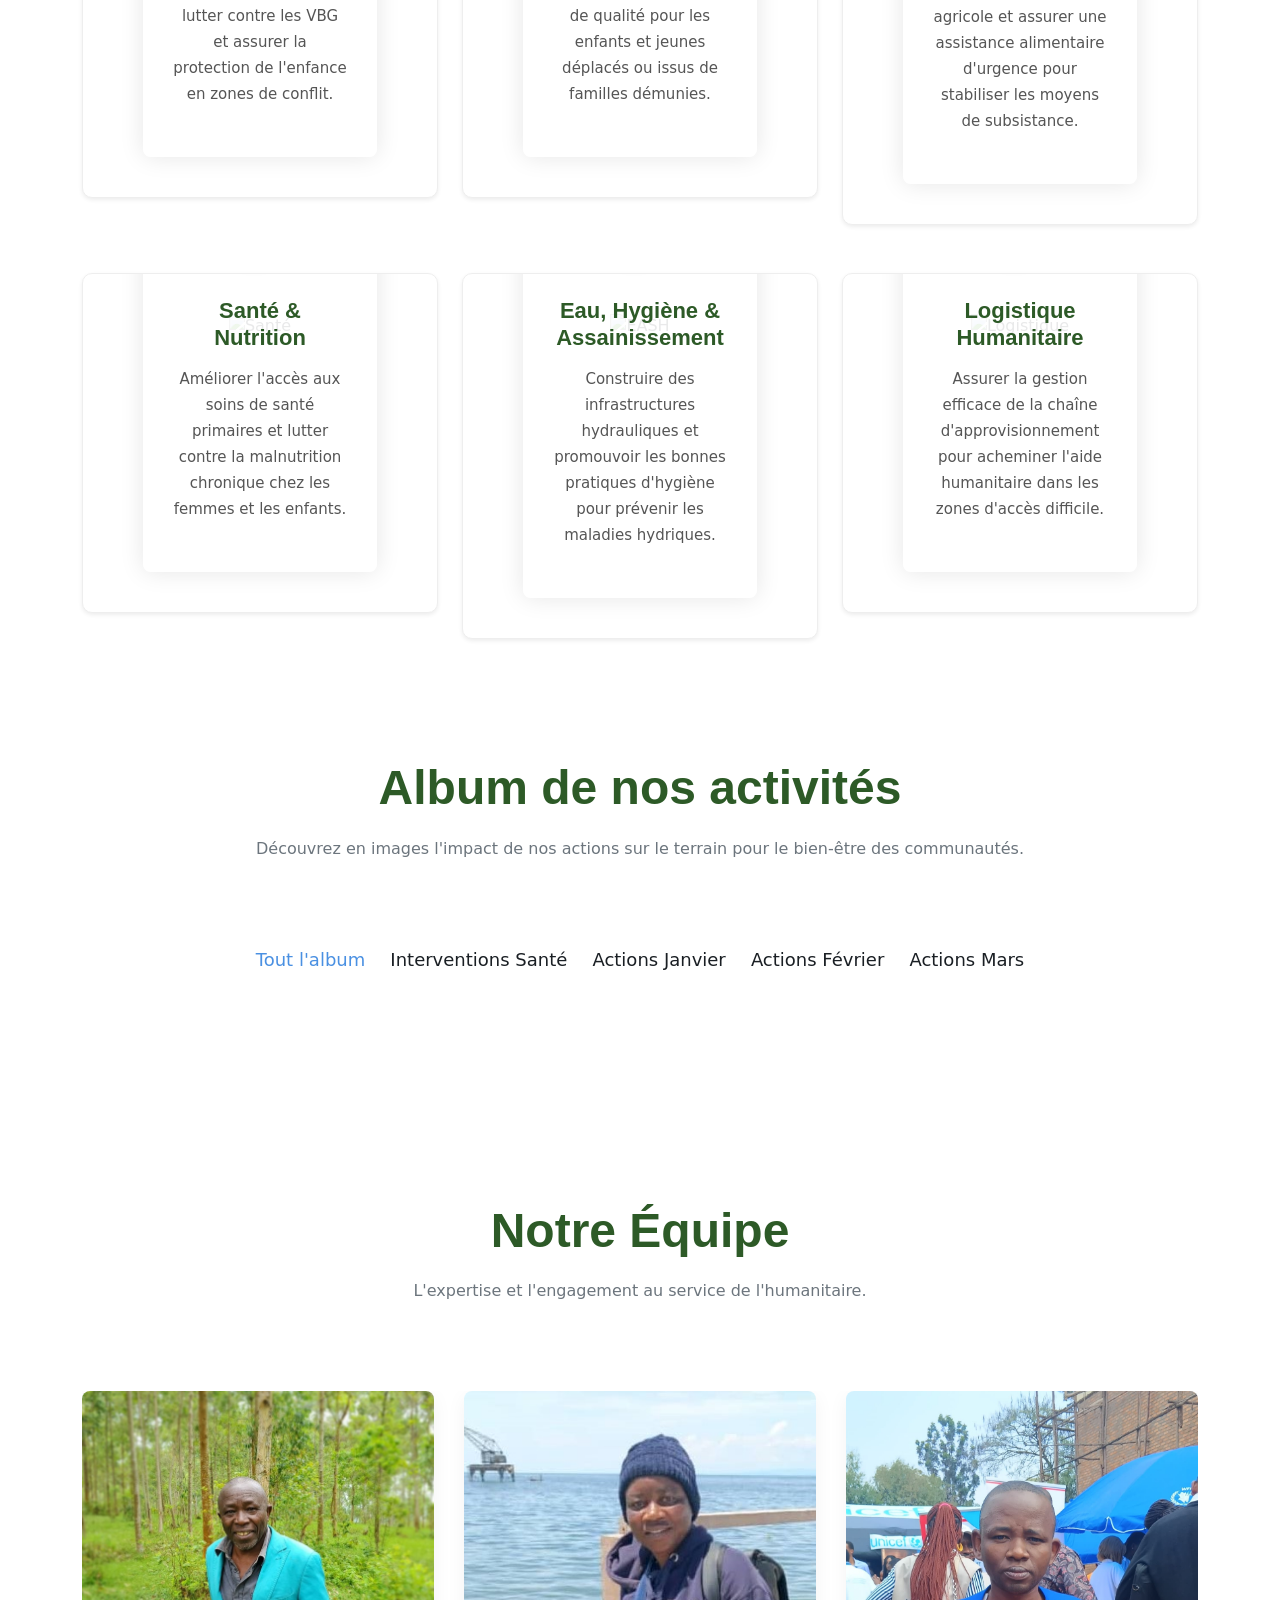
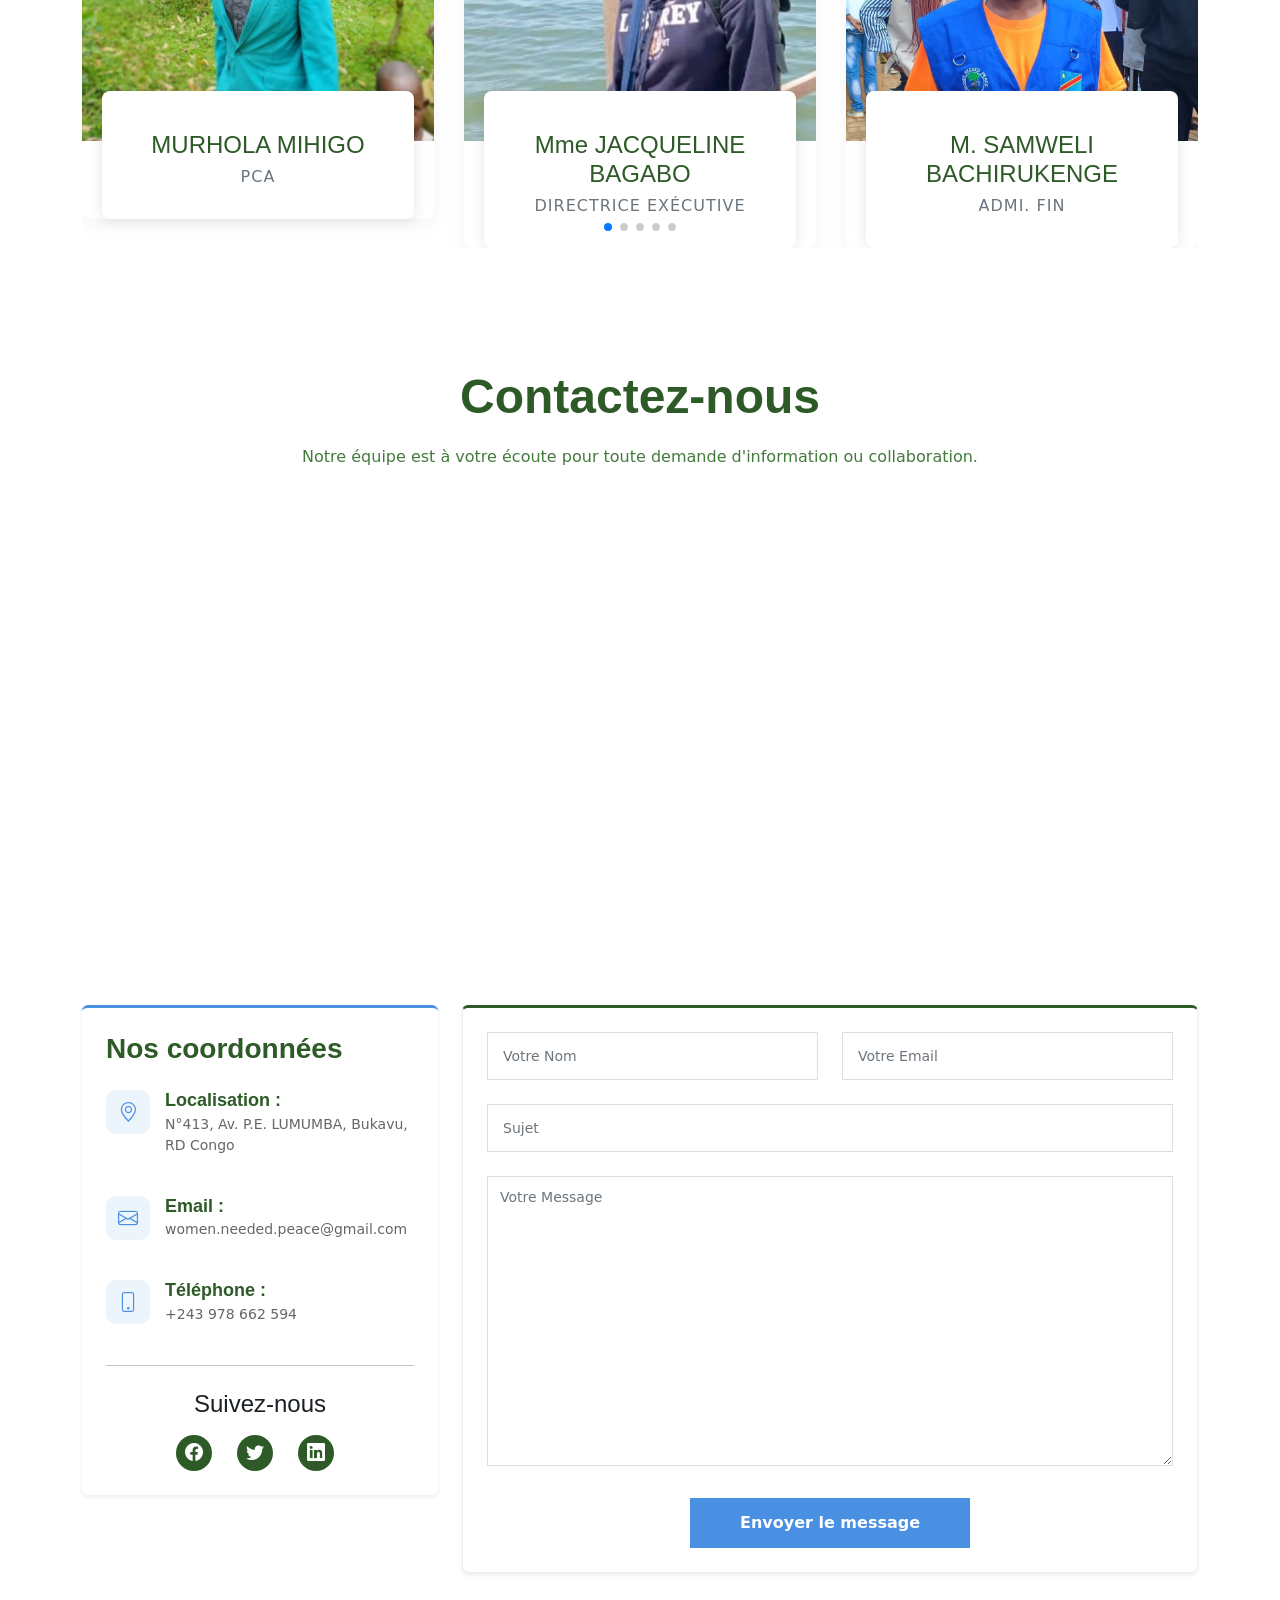
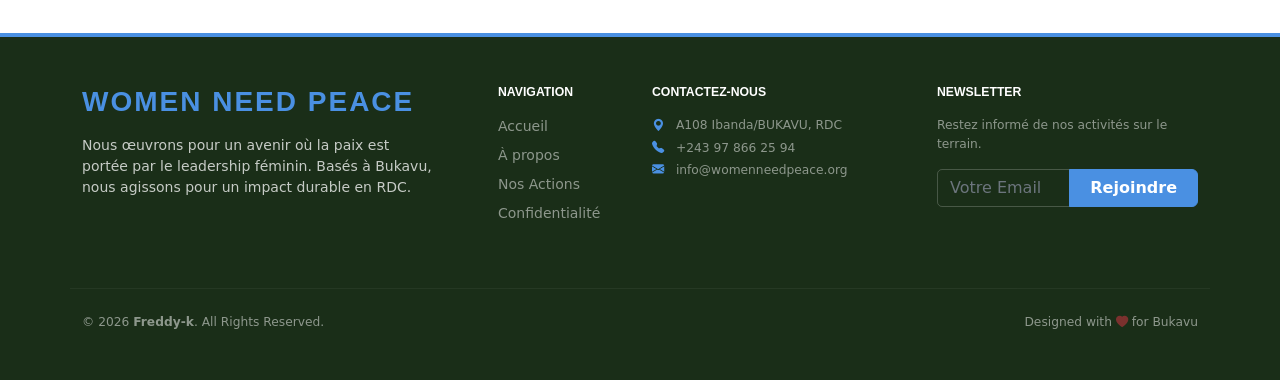
==== commit a1143b4f: "Correction casse extension image et chemin" ====
--- a/index.html
+++ b/index.html
@@ -296,7 +296,7 @@
       <div class="wnp-slide">
         <div class="wnp-slide-image">
           <span class="wnp-slide-number">10 / 10</span>
-          <img src="assets/img/img/sliderimage-10.JPG" alt="Activité WNP-RDC SUD-KIVU 2023">
+          <img src="assets/img/img/sliderimage-10.jpg" alt="Activité WNP-RDC SUD-KIVU 2023">
         </div>
         <div class="wnp-slide-content">
           <span class="wnp-content-label">
